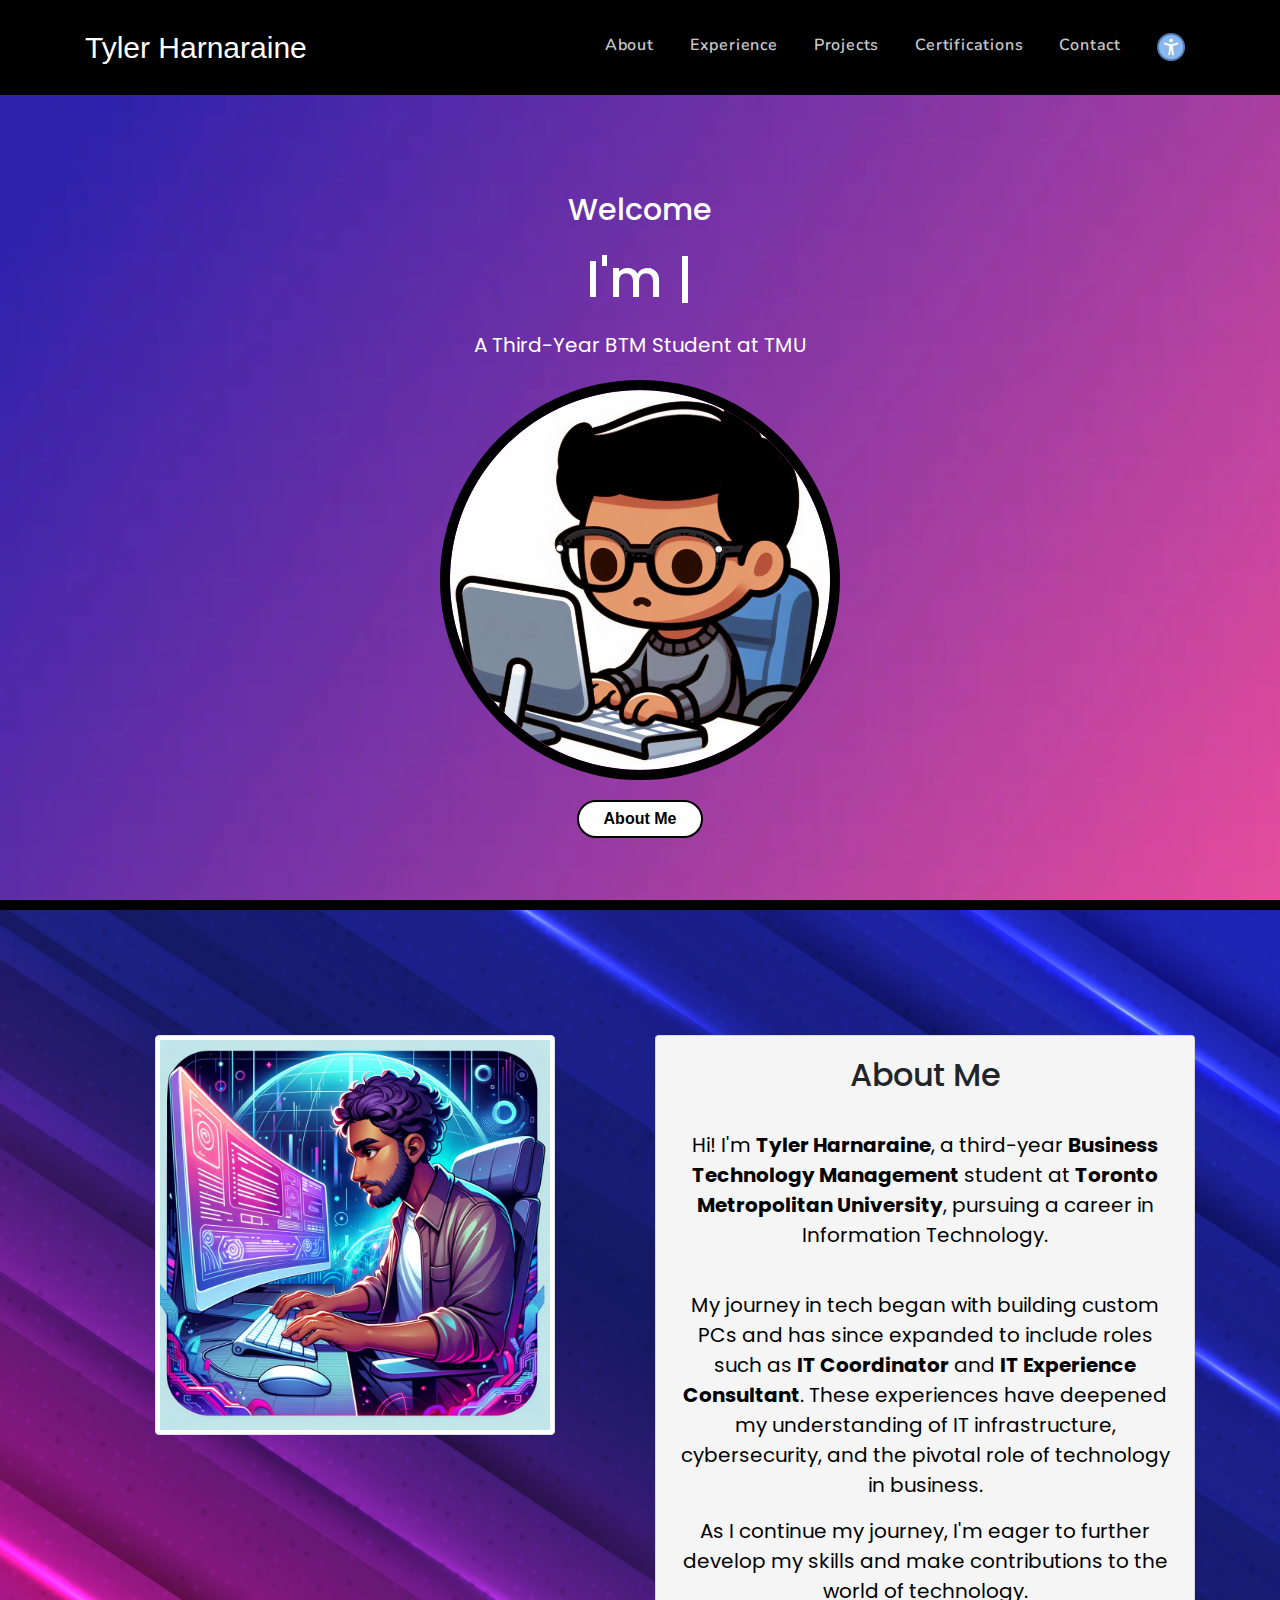
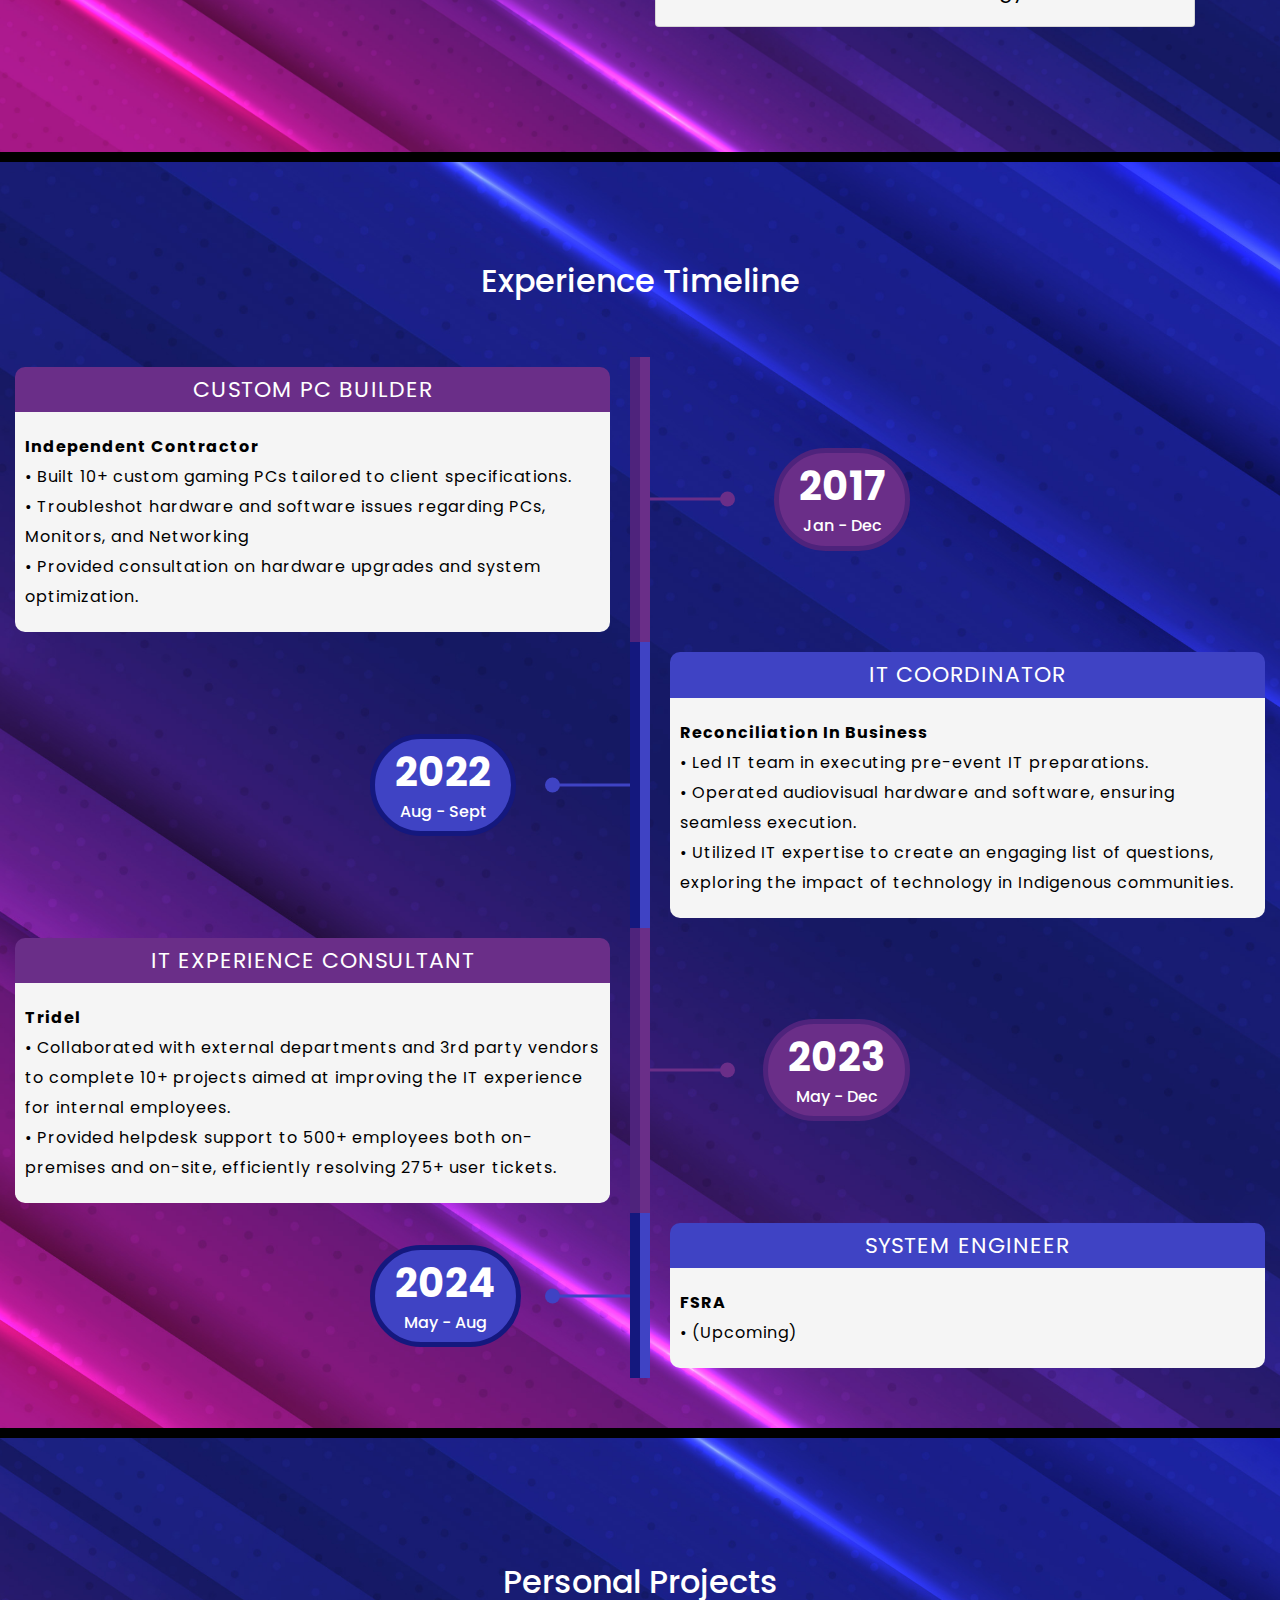
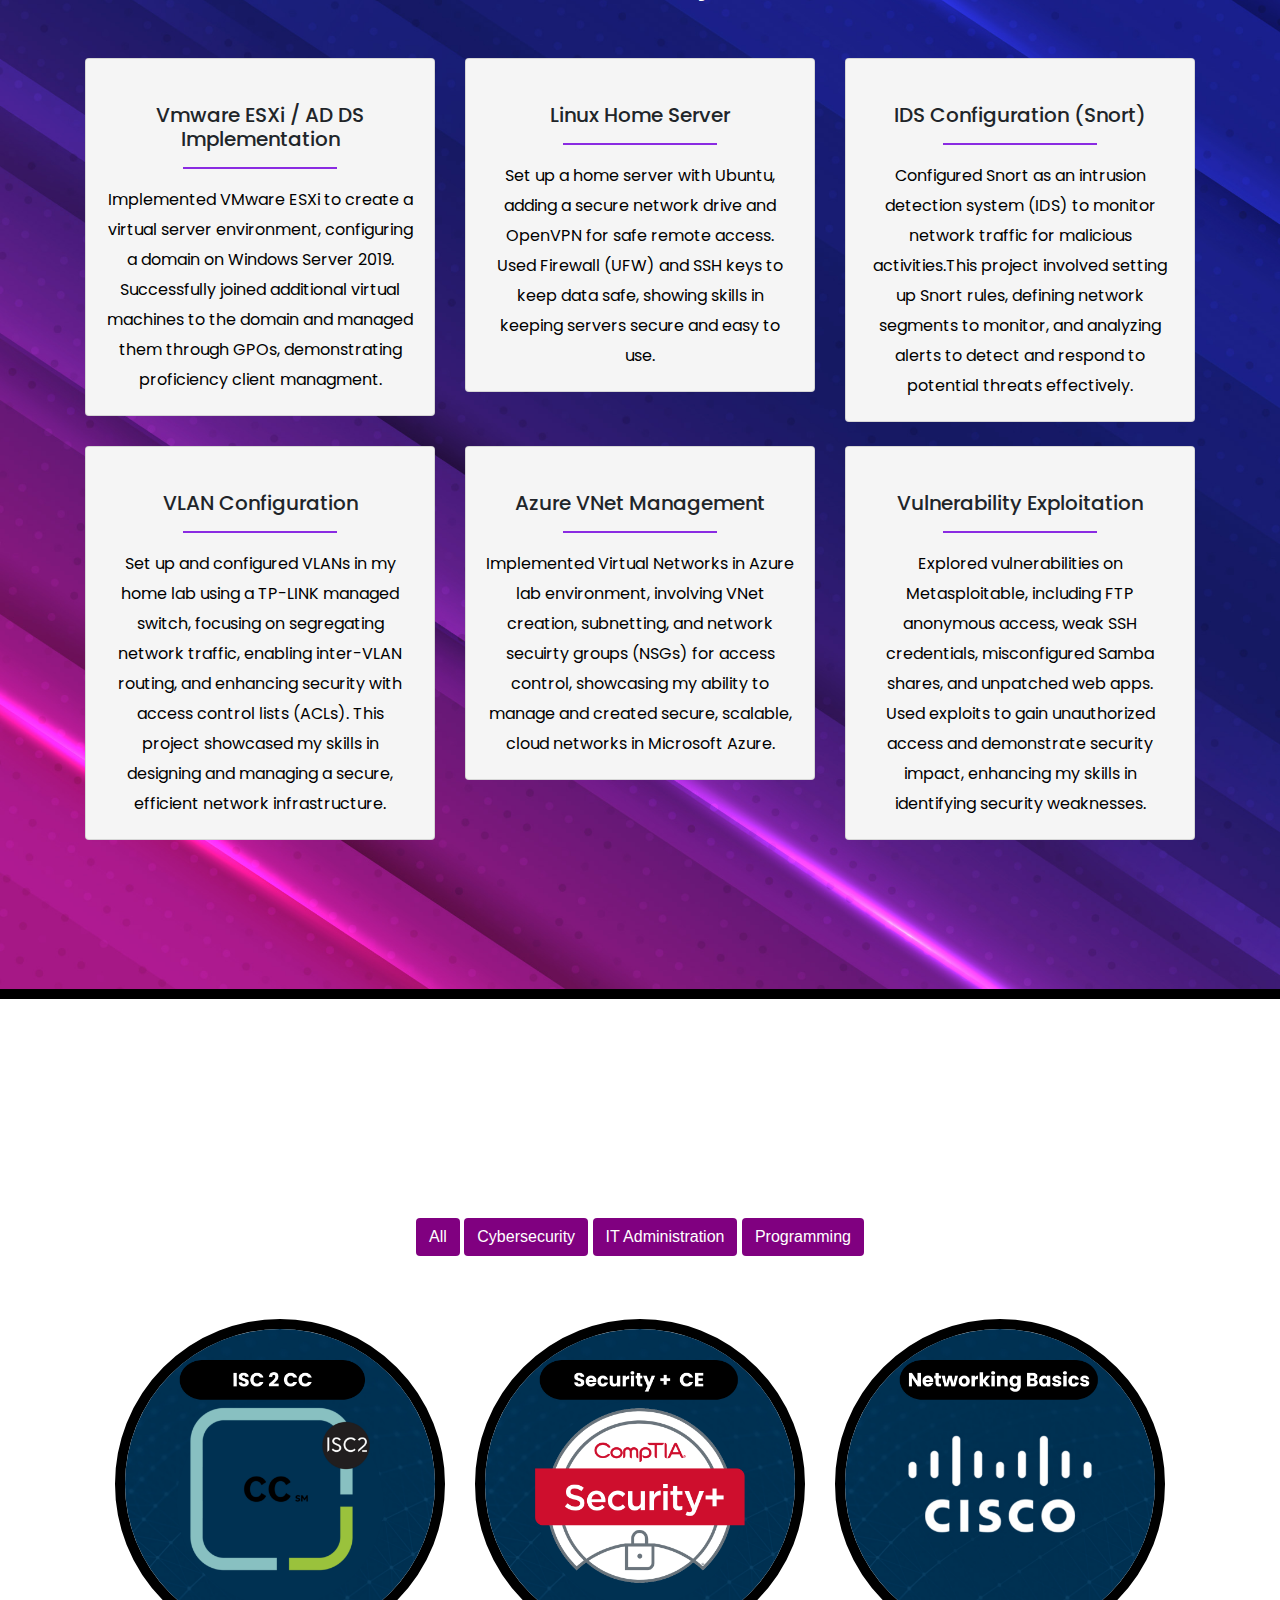
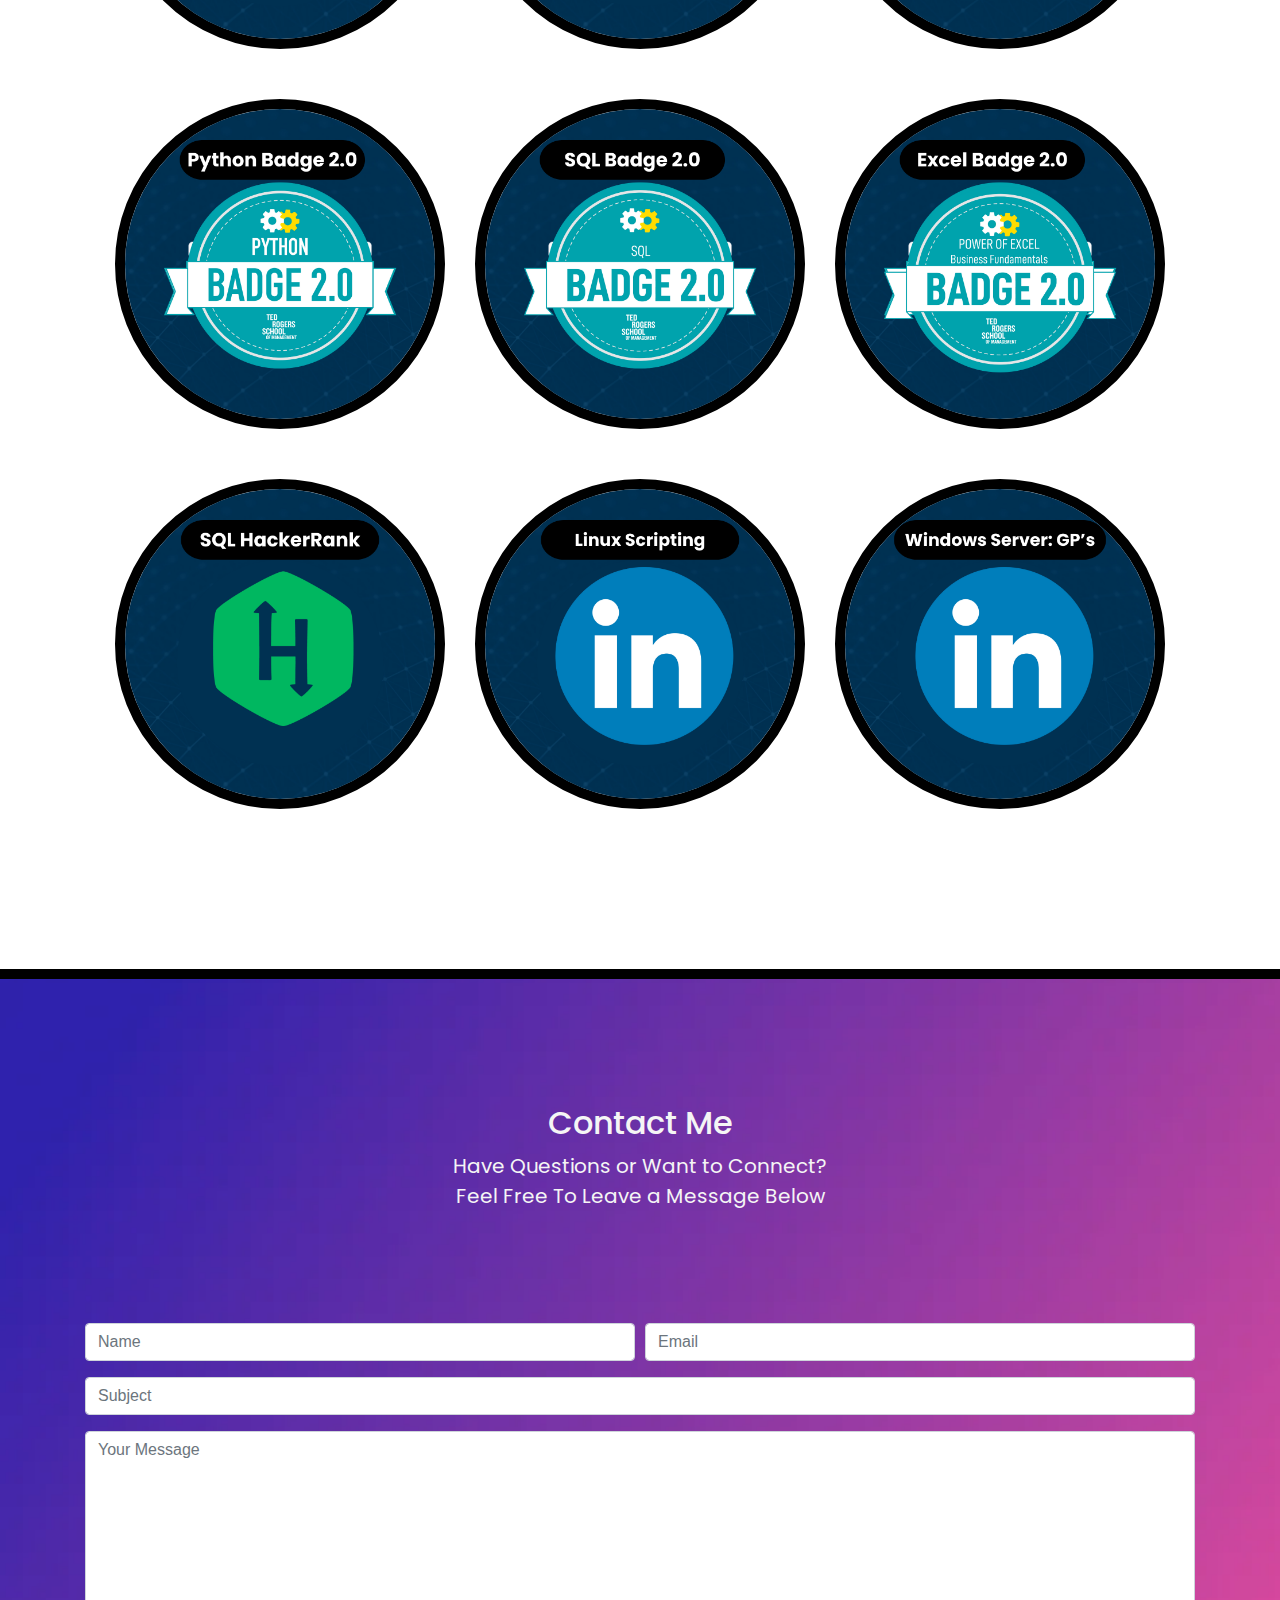
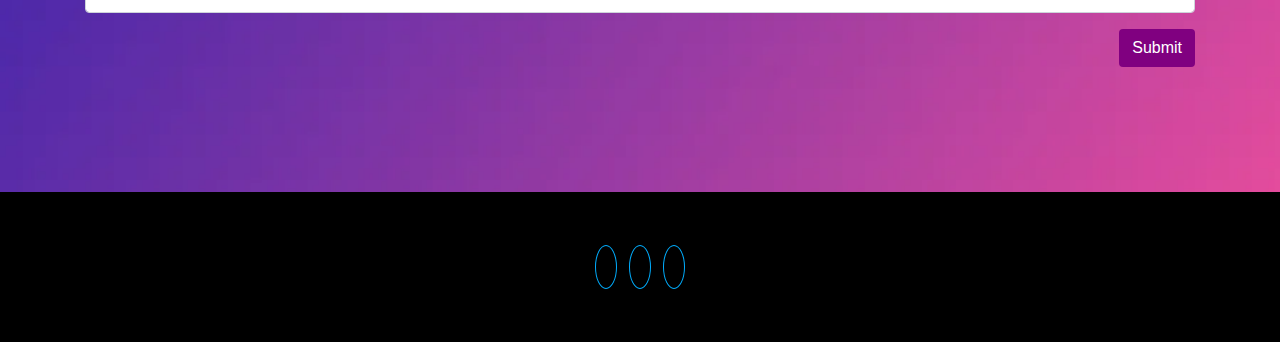
==== index.html @ 7c692476 "kj" ====
<!DOCTYPE html>
<html lang="en">
<head>
  <meta charset="UTF-8">
  <meta name="viewport" content="width=device-width, initial-scale=1.0">
  <meta http-equiv="X-UA-Compatible" content="ie=edge">
  <link rel="stylesheet" href="css/style.css">
  <link rel="stylesheet" href="lib/bootstrap/css/bootstrap.min.css">
  <link rel="stylesheet" href="lib/owl.carousel.min.css">
  <link rel="stylesheet" href="lib/owl.theme.default.min.css">
  <link rel="icon" href="images/favicon.svg">
  <link rel="stylesheet" href="https://use.fontawesome.com/releases/v5.8.1/css/all.css" integrity="sha384-50oBUHEmvpQ+1lW4y57PTFmhCaXp0ML5d60M1M7uH2+nqUivzIebhndOJK28anvf" crossorigin="anonymous">
  <link href="https://fonts.googleapis.com/css?family=Montserrat:400,600,700|Nunito:400,700" rel="stylesheet">
  <link rel="stylesheet" href="lib/animate.css">
  <title>Tyler Harnaraine - Portfolio</title>
</head>

<body>

<!-- navigation -->
<nav class="navbar navbar-expand-md sticky fixed-top r-nav">
  <div class="container">
    <a class="navbar-brand animated fadeInLeft" href="#">Tyler Harnaraine</a>
    <button class="navbar-toggler" type="button" data-toggle="collapse" data-target="#navbarId">
      <span><i class="fas fa-bars hamburger"></i></span>
    </button>

    <div class="collapse navbar-collapse" id="navbarId">
      <ul class="navbar-nav ml-auto">
        <li class="nav-item animated fadeInRight">
          <a class="nav-link" href="#about">About <span class="sr-only">(current)</span></a>
        </li>
        <li class="nav-item animated fadeInRight">
          <a class="nav-link" href="#timeline">Experience</a>
        </li>
        <li class="nav-item animated fadeInRight">
          <a class="nav-link" href="#services">Projects</a>
        </li>
        <li class="nav-item animated fadeInRight">
          <a class="nav-link" href="#work">Certifications</a>
        </li>
        <li class="nav-item animated fadeInRight">
          <a class="nav-link" href="#contact">Contact</a>
        </li>
        <li class="nav-item animated fadeInRight">
          <a class="nav-link" id="toggle-tts">
            <img src="images/icons8-web-accessibility-30.png" alt="Toggle Text-to-Speech" style="width: 30px; height: 30px;">
          </a>
        </li>
      </ul>
    </div>
  </div>
</nav>



<!-- new header -->
<header id="home" style="background-image: url('images/Gradient\ 2.webp'); background-size: cover; background-position: center;">
  <div class="container-fluid header-content">
      <div class="row">
          <div class="col">
              <div class="content-box text-center animated fadeInUp">
                  <h4>Welcome</h4>
                  <h1>I'm <span class="element" style="color:#00aeff;;font-weight:bold;"></span></h1>
                  <p>A Third-Year BTM Student at TMU</p>
                  <img src="images/Profile Picture.png" alt="Cartoon avatar of a student with glasses using a laptop" class="img-fluid">
                  <a href="#about" class="btn" style="background-color: white; color: black; border: 2px solid black;"> <strong>About Me</strong></a>
                </div>
          </div>
      </div>
  </div>
</header>

<div class="section-separator"></div>


<!-- About me -->
<section class="about r-p custom-bg-color" id="about" style="background-image: url('images/Reversed\ Timeline\ Image.png'); background-size: cover; background-position: center;">
  <div class="container">
    <div class="row">
      <div class="col-lg-6 col-md-12 way-fade-up">
        <img src="images/cybercore.webp" class="img-fluid img-thumbnail" alt="Profile Picture">
      </div>
      <div class="col-lg-6 col-md-12 way-fade-up mt-5 mt-lg-0">
        <div class="card custom-card-color text-black ">
          <div class="card-body">
            <h2 class="card-title text-center">About Me</h2>
            <br>
            <p class="card-text text-center">Hi! I'm <strong>Tyler Harnaraine</strong>, a third-year <strong>Business Technology Management</strong> student at <strong>Toronto Metropolitan University</strong>, pursuing a career in Information Technology.</p>
            <br>
            <p class="card-text text-center">My journey in tech began with building custom PCs and has since expanded to include roles such as <strong>IT Coordinator</strong> and <strong>IT Experience Consultant</strong>. These experiences have deepened my understanding of IT infrastructure, cybersecurity, and the pivotal role of technology in business.
              <br>
            <p class="card-text text-center"> As I continue my journey, I'm eager to further develop my skills and make contributions to the world of technology.
          </div>
        </div>
      </div>
    </div>
</section>

<div class="section-separator"></div>


  <section id="timeline" class="timeline-section">
    <div class="container-fluid">
      <div class="row">
        <div class="col-md-12">
          <h2 class="text-white text-center">Experience Timeline</h2>
          <br><br>
          <div class="main-timeline">
            <div class="timeline">
              <div class="timeline-content">
                <div class="timeline-year">2017 <br> <h6>Jan - Dec</h6></div>
                <h3 class="title">Custom PC Builder</h3>
                <p class="description">
                  <strong>Independent Contractor</strong>
                  <br>
                  • Built 10+ custom gaming PCs tailored to client specifications.<br>
                  • Troubleshot hardware and software issues regarding PCs, Monitors, and Networking <br>
                  • Provided consultation on hardware upgrades and system optimization. 
                </p>
              </div>
            </div>
            <div class="timeline">
              <div class="timeline-content">
                <div class="timeline-year">2022 <br> <h6>Aug - Sept</h6></div>
                <h3 class="title">IT Coordinator</h3>
                <p class="description">
                  <strong>Reconciliation In Business</strong>
                  <br>
                  • Led IT team in executing pre-event IT preparations.<br>
                  • Operated audiovisual hardware and software, ensuring seamless execution.<br>
                  • Utilized IT expertise to create an engaging list of questions, exploring the impact of technology in Indigenous communities.
                </p>
              </div>
            </div>
            <div class="timeline">
              <div class="timeline-content">
                <div class="timeline-year">2023 <br> <h6>May - Dec</h6></div>
                <h3 class="title">IT Experience Consultant</h3>
                <p class="description">
                  <strong>Tridel</strong>
                  <br>
                  • Collaborated with external departments and 3rd party vendors to complete 10+ projects aimed at
                  improving the IT experience for internal employees.<br>
                  • Provided helpdesk support to 500+ employees both on-premises and on-site, efficiently resolving 275+
                  user tickets.<br>
                </p>
              </div>
            </div>
            <div class="timeline">
              <div class="timeline-content">
                <div class="timeline-year">2024  <br> <h6>May - Aug</h6> </div>
                <h3 class="title">System Engineer</h3>
                <p class="description">
                  <strong>FSRA</strong>
                  <br>
                  • (Upcoming)
                </p>
              </div>
            </div>
          </div>
        </div>
      </div>
    </div>
  </section>
  

<div class="section-separator"></div>
  

 <!-- Projects -->
 <section class="services bg-sec r-p" id="services">
  <div class="container text-center">
    <div class="row">
      <div class="col mb-5 way-fade-right">
        <div class="col">
          <h2 class="text-white">Personal Projects</h2>
        </div>
      </div>
    </div>
    <!-- cards -->
    <div class="row text-center way-fade-up">
      <div class="col-lg-4 mb-4">
        <div class="card project-card">
          <div class="card-header">
            <i class="fab fa-windows"></i>
          </div>
          <div class="card-body">
            <h5 class="card-title">Vmware ESXi / AD DS Implementation</h5>
            <div class="service-border"></div>
            <p class="card-text">Implemented VMware ESXi to create a virtual server environment, configuring a domain on Windows Server 2019. Successfully joined additional virtual machines to the domain and managed them through GPOs, demonstrating proficiency client managment.</p>
          </div>
        </div>
      </div>
      <div class="col-lg-4 mb-4">
        <div class="card project-card">
          <div class="card-header">
            <i class="fab fa-linux"></i>
          </div>
          <div class="card-body">
            <h5 class="card-title">Linux Home Server</h5>
            <div class="service-border"></div>
            <p class="card-text">Set up a home server with Ubuntu, adding a secure network drive and OpenVPN for safe remote access. Used Firewall (UFW) and SSH keys to keep data safe, showing skills in keeping servers secure and easy to use.</p>
          </div>
        </div>
      </div>
      <div class="col-lg-4 mb-4">
        <div class="card project-card">
          <div class="card-header">
            <i class="fas fa-desktop"></i>
          </div>
          <div class="card-body">
            <h5 class="card-title">IDS Configuration (Snort)</h5>
            <div class="service-border"></div>
            <p class="card-text">Configured Snort as an intrusion detection system (IDS) to monitor network traffic for malicious activities.This project involved setting up Snort rules, defining network segments to monitor, and analyzing alerts to detect and respond to potential threats effectively.</p>
          </div>
        </div>
      </div>
      <div class="col-lg-4 mb-4">
        <div class="card project-card">
          <div class="card-header">
            <i class="fas fa-network-wired"></i>
          </div>
          <div class="card-body">
            <h5 class="card-title">VLAN Configuration</h5>
            <div class="service-border"></div>
            <p class="card-text"> Set up and configured VLANs in my home lab using a TP-LINK managed switch, focusing on segregating network traffic, enabling inter-VLAN routing, and enhancing security with access control lists (ACLs). This project showcased my skills in designing and managing a secure, efficient network infrastructure.</p>
          </div>
        </div>
      </div>
      <div class="col-lg-4 mb-4">
        <div class="card project-card">
          <div class="card-header">
            <i class="fas fa-cloud"></i>
          </div>
          <div class="card-body">
            <h5 class="card-title">Azure VNet Management</h5>
            <div class="service-border"></div>
            <p class="card-text">Implemented Virtual Networks in Azure lab environment, involving VNet creation, subnetting, and network secuirty groups (NSGs) for access control, showcasing my ability to manage and created secure, scalable, cloud networks in Microsoft Azure. 
              </p>
          </div>
        </div>
      </div>
      <div class="col-lg-4 mb-4">
        <div class="card project-card">
          <div class="card-header">
            <i class="fas fa-lock"></i>
          </div>
          <div class="card-body">
            <h5 class="card-title">Vulnerability Exploitation
            </h5>
            <div class="service-border"></div>
            <p class="card-text">Explored vulnerabilities on Metasploitable, including FTP anonymous access, weak SSH credentials, misconfigured Samba shares, and unpatched web apps. Used exploits to gain unauthorized access and demonstrate security impact, enhancing my skills in identifying security weaknesses.</p>
          </div>
        </div>
      </div>
      </div>
    </div>
  </div>
</section>


<div class="section-separator"></div>  


<!--  Certifications -->
<section class="work r-p" id="work">
  <div class="container text-center">
    <div class="row">
      <div class="col mb-5 way-fade-left">
        <h2 class="text-white">My Certifications</h2>
      </div>
    </div>
    <div class="row">
      <div class="col-xs-12 mx-auto mb-5 way-fade-left">
        <button class="btn r-btn" data-filter="all">All</button>
        <button class="btn r-btn" data-filter="1">Cybersecurity</button>
        <button class="btn r-btn" data-filter="2">IT Administration</button>
        <button class="btn r-btn" data-filter="3">Programming</button>
      </div>
    </div>
    <div class="container">
      <div class="row filter-container mx-auto img-loaded">

        <div class="col-xs-6 col-sm-4 col-md-4 filtr-item card-wrapper" data-category="1">
          <div class="card-flip">
            <div class="card-front">
              <img src="images/ISC2 Badge.png" class="img-fluid" alt="Circular Cisco Logo with Networking Basics labeled at the top of it">
            </div>
            <div class="card-back">
              <img src="images/ISC2 Contents.png" class="img-fluid" alt="IPv4 & IPv6 Addressing DHCP, DNS, ARP, TCP, UDP OSI & TCP/IP Models Network Types (SOHO, LAN, WAN, MAN) Network Media Routing">
            </div>
          </div>
        </div>

        <div class="col-xs-6 col-sm-4 col-md-4 filtr-item card-wrapper" data-category="1">
          <div class="card-flip">
            <div class="card-front">
              <img src="images/Security Badge.png" class="img-fluid" alt="Circular Python programming language logo">
            </div>
            <div class="card-back">
              <img src="images/Security Contents.png" class="img-fluid" alt="Syntax, Data Types, Control Structures, & Data Collections Data Visualization: Pandas, Matplotlib, and Seaborn Data Analytics: Pivot tables, Data Aggregation, and merging data sources.">
            </div>
          </div>
        </div>

        <div class="col-xs-6 col-sm-4 col-md-4 filtr-item card-wrapper" data-category="2">
          <div class="card-flip">
            <div class="card-front">
              <img src="images/Cisco Badge(1).png" class="img-fluid" alt="">
            </div>
            <div class="card-back">
              <img src="images/Cisco Contents.png" class="img-fluid" alt="">
            </div>
          </div>
        </div>

        <div class="col-xs-6 col-sm-4 col-md-4 filtr-item card-wrapper" data-category="3">
          <div class="card-flip">
            <div class="card-front">
              <img src="images/Python badge.png" class="img-fluid" alt="">
            </div>
            <div class="card-back">
              <img src="images/Python Contetn.png" class="img-fluid" alt="">
            </div>
          </div>
        </div>

        <div class="col-xs-6 col-sm-4 col-md-4 filtr-item card-wrapper" data-category="3">
          <div class="card-flip">
            <div class="card-front">
              <img src="images/SQL badge.png" class="img-fluid" alt="">
            </div>
            <div class="card-back">
              <img src="images/SQL content.png" class="img-fluid" alt="">
            </div>
          </div>
        </div>

        <div class="col-xs-6 col-sm-4 col-md-4 filtr-item card-wrapper" data-category="">
          <div class="card-flip">
            <div class="card-front">
              <img src="images/Excel Badge.png" class="img-fluid" alt="">
            </div>
            <div class="card-back">
              <img src="images/Excel Content.png" class="img-fluid" alt="">
            </div>
          </div>
        </div>

        <div class="col-xs-6 col-sm-4 col-md-4 filtr-item card-wrapper" data-category="3">
          <div class="card-flip">
            <div class="card-front">
              <img src="images/HR Badge.png" class="img-fluid" alt="New Badge 1">
            </div>
            <div class="card-back">
              <img src="images/HR content.png" class="img-fluid" alt="New Content 1">
            </div>
          </div>
        </div>

        <div class="col-xs-6 col-sm-4 col-md-4 filtr-item card-wrapper" data-category="2">
          <div class="card-flip">
            <div class="card-front">
              <img src="images/Linux Badge.png" class="img-fluid" alt="New Badge 2">
            </div>
            <div class="card-back">
              <img src="images/Linux Contents.png" class="img-fluid" alt="New Content 2">
            </div>
          </div>
        </div>

        <div class="col-xs-6 col-sm-4 col-md-4 filtr-item card-wrapper" data-category="2">
          <div class="card-flip">
            <div class="card-front">
              <img src="images/Windows Server GPOs.png" class="img-fluid" alt="New Badge 3">
            </div>
            <div class="card-back">
              <img src="images/Server Content.png" class="img-fluid" alt="New Content 3">
            </div>
          </div>
        </div>

      </div>
    </div>
  </div>
</section>

<div class="section-separator"></div>

<!-- formspree working form -->

<section class="contact r-p bg-sec2" id="contact" style="background-image: url('images/Gradient\ 2.webp'); background-size: cover; background-position: center;">
  <div class="container text-center">
    <div class="row">
      <div class="col way-fade-left">
        <h2 style="color: whitesmoke;">Contact Me</h2>
        <p style="color: whitesmoke;">Have Questions or Want to Connect? <br>
          Feel Free To Leave a Message Below</p>
      </div>
    </div>
    <div class="row mt-5 way-fade-left">
      <div class="col-md-4">
        <a href="tel:4">
          <div class="r-icon"> <i class="fas fa-mobile-alt"></i></div>
        </a>
        <div class="text-center">
        </div>
      </div>

      <div class="col-md-4">
        <a href="mailto:tyler.harnaraine@torontomu.ca">
          <div class="r-icon"> <i class="far fa-envelope"></i></div>
        </a>
        <div class="text-center">
        </div>
      </div>
      <div class="col-md-4">
        <a href="https://www.linkedin.com/in/tylerharnaraine/">
          <div class="r-icon"> <i class="fab fa-linkedin"></i></div>
        </a>
        <div class="text-center">
        </div>
      </div>
    </div>
    <div class="row mt-5">
      <div class="col">
        <form action="https://formspree.io/f/xpzvygrw" method="POST">
          <div class="form-row way-fade-left">
            <div class="form-group col-md-6">
              <input type="text" class="form-control" placeholder="Name" name="name">
            </div>
            <div class="form-group col-md-6">
              <input type="email" class="form-control" placeholder="Email" name="email">
            </div>
          </div>
          <div class="form-group way-fade-left">
            <input type="text" class="form-control" placeholder="Subject" name="subject">
          </div>
          <div class="form-group way-fade-left">
            <textarea class="form-control" rows="7" placeholder="Your Message" name="message" style="resize:none;"></textarea>
          </div>
          <button type="submit" class="btn r-btn float-right way-fade-left">Submit</button>
        </form>
      </div>
    </div>
  </div>
</section>




  <!-- footer -->
  <footer>
    <div class="container h-100 d-flex align-items-center justify-content-center">
      <div class="row">
        <div class="col">
          <div class="r-icon text-center mt-3">
            <ul>
              <li class="list-inline-item animated slideInUp"><a href="https://www.linkedin.com/in/tylerharnaraine"><i class="fab fa-linkedin"></i></a></li>
              <li class="list-inline-item animated slideInUp"><a href="#"><i class="fas fa-mobile-alt"></i></a></li>
              <li class="list-inline-item animated slideInUp"><a href="mailto:tyler.harnaraine@torontomu.ca"><i class="far fa-envelope"></i></a></li>
            </ul>
          </div>
        </div>
      </div>
    </div>
  </footer>
  
  <script src="lib/jquery-3.3.1.min.js"></script>
  <script src="lib/popper.min.js"></script>
  <script src="lib/bootstrap/js/bootstrap.min.js"></script>
  <script src="lib/jquery.smooth-scroll.js"></script>
  <script src="lib/imagesloaded.pkgd.min.js"></script>
  <script src="lib/owl.carousel.min.js"></script>
  <script src="lib/typed.js"></script>
  <script src="lib/jquery.waypoints.min.js"></script>
  <script src="lib/jquery.filterizr.min.js"></script>
  <script src="js/app.js"></script>
</body>
</html>
---- css/style.css ----
@import url("https://fonts.googleapis.com/css2?family=Poppins:wght@300;400;500;600&display=swap");

* {
  padding: 0;
  margin: 0;
}
h1,
h2,
h3,
h4,
h5,
h6 {
  font-family: "Poppins", sans-serif;
  
}


p {
  font-family: 'Poppins';
  font-size: 20px;
  line-height: 30px;
  color: black;
}

.r-btn {
  padding: 5px 20px;
  background-color: purple !important;
  color: white !important;
}

.r-p {
  padding-top: 125px;
  padding-bottom: 125px;
}

.content-mg {
  margin: 10px 0;
}
.content-box * + * {
  margin: 20px 0;
}
.bg-sec {
  background: #f8f9fa;
}
.title-box {
  max-width: 600px;
  text-align: center;
}

/* navbar */

nav .navbar-brand {
  font-size: 30px;
  color: #fff;
  transition: 0.5s all;
}
nav .navbar-nav li {
  margin-left: 20px;
}
nav .navbar-nav li a {
  color: rgba(255, 255, 255, 0.8) !important;
  font-size: 16px;
  letter-spacing: 0.05em;
  font-weight: 600;
  font-family: "Nunito", sans-serif;
}
nav.r-nav {
  background: black;
  padding: 20px 0px;
  transition: 0.5s all;
}

nav.r-nav.stickyadd {
  background: #fff !important;
  padding: 15px 0;
  box-shadow: 0 1px 8px 3px rgba(0, 0, 0, 0.05);
  transition: 0.5s all ease-in-out;
}
nav.stickyadd .navbar-brand {
  color: #000;
  font-size: 40px;
  transition: 0.5s all;
}
nav.stickyadd .navbar-nav .nav-link {
  color: #000 !important;
}
.navbar .hamburger {
  color: #fff;
}
nav.stickyadd .hamburger {
  color: #000;
}

nav *,
header * {
  animation-delay: 0.5s;
}

.section-separator {
  height: 10px;
  background-color: black;
  width: 100%;
}

/* header */

header {
  height: 100vh;
  width: 100%;
  padding-top: 75px;
}
.header-content {
  height: 100vh;
  display: flex;
  flex-direction: column;
  align-items: center;
  justify-content: center;
}
.content-box {
  max-width: 700px;
  color: #fff;
}
.content-box h4 {
  font-size: 30px;
}
.content-box h1 {
  font-size: 52px;
}
.content-box a {
  color: #fff;
  text-decoration: none;
  border: 2px solid #fff;
  border-radius: 20px;
  padding: 5px 25px;
}
.content-box p {
  color: #fff;
}
.content-box a:hover {
  color: #000;
  background: #fff;
  transition: 0.5s all;
}




/* Projects */

.card,
.card-header {
  background:whitesmoke!important;
}

.card-header {
  border: none !important;
}

.services .card-header i {
  font-size: 50px;
}
.service-border {
  height: 2px;
  width: 40px;
  margin: 15px auto;
  transition: 0.5s all;
}
.services h5:hover + .service-border {
  width: 100px;
}

.services p {
  font-size: 16px;
}

.services .btn:hover {
  color: #000 !important;
  background: #eee !important;
}


/* Work */
.work .card-wrapper {
  padding-top: 15px;
  padding-bottom: 15px;
}
/* Contact */
.contact .r-icon {
  font-size: 50px;
  text-align: center;
  color: #00aeff;
}

/* footer */
footer {
  height: 150px;
  background-color: black;
}
footer .r-icon a {
  font-size: 20px;
  color: #00aeff;
  padding: 10px;
  border: 1px solid #00aeff;
  border-radius: 50%;
}
footer .r-icon a:hover {
  border: 1px solid #eee;
  color: #eee;
  transition: 0.5s all;
}
/* Media-------------------------------------------------------------------------------- */
@media (min-width: 200px) and (max-width: 767px) {
  .r-nav {
    background: #fff !important;
  }
  .r-nav .container {
    width: 85%;
  }
  nav .navbar-brand {
    font-size: 30px;
    color: #000;
  }
  .navbar .hamburger {
    color: #000;
  }
  nav .navbar-nav .nav-link {
    color: #000 !important;
  }

  .content-box h1 {
    font-size: 30px;
  }
  .content-box p {
    font-size: 16px;
  }
  header {
    height: 100vh;
    width: 100%;
    background-size: cover;
    background-position: -700px 0;
  }
}

/* 
Cards flipping boxes and animaiton */
.img-fluid {
  max-width: 100%; 
  max-height: 400px; 
  height: auto; 
  display: block; 
  margin: 0 auto; 
  border:  10px solid black; 
  border-radius: 30%;
}

.card-wrapper {
  perspective: 1000px;
  margin-bottom: 30px; /* Add some space between cards */
}

.card-flip {
  position: relative;
  width: 100%;
  height: 350px; /* Set a fixed height to prevent overlapping */
  transition: transform 0.8s;
  transform-style: preserve-3d;
}

.card-flip:hover {
  transform: rotateY(180deg);
}

.card-front, .card-back {
  position: absolute;
  width: 100%;
  height: 100%;
  backface-visibility: hidden;
  border-radius: 30%;
}

.card-back {
  transform: rotateY(180deg);
}

.card-flip.flipped {
  transform: rotateY(180deg);
}

.img-fluid {
  max-width: 100%;
  height: auto; /* Remove max-height to prevent stretching */
  display: block;
  margin: 0 auto;
  border: 10px solid black;
  border-radius: 50%;
}

  .project-card {
    transition: transform 1s ease-in-out, box-shadow 0.5s ease-in-out;
  }
  
  .project-card:hover {
    transform: translateY(-10px);
    box-shadow: 0 4px 8px rgba(0, 0, 0, 0.2);
    transition-delay: 0.15s;
  }
  
  .card-header {
    font-size: 2rem;
    
  }
  
  .service-border {
    margin: 1rem 0;
    height: 2px;
    background-color: blueviolet; /* Change to match your theme */
    width: 50%;
    margin-left: auto;
    margin-right: auto;
  }
  
/* skills image  */

#work {
  background-image:  url("../images/6107094.jpg");
  min-height: 100vh; /* Minimum height to cover the full viewport height */
  width: 100%;
  background-size: cover;
  background-attachment: fixed; /* Optional: This will keep the background fixed during scroll */
}


  /* Projects Section */
  .bg-sec {
    background-image: 
    url("../images/Reversed\ Timeline\ Image.png"); /* Update the path to your image */
    background-size: cover; /* Cover the entire section */
  }
 
   /* Contact Section */
   .bg-sec2 {
    background-color: white; /* Update the path to your image */
    background-size: cover; /* Cover the entire section */
  }
 
  
  .card-text {
    color: #000000; /* Change this to your desired color */
  }
  

/* About Section Cards */
  .custom-card-color {
    background-color: whitesmoke;
  }
  

/* TimeLine Code Source: */

 :root{
    --color1: #4e237c;
    --color2: #6a2e88;
} 


.timeline-section {
  background-image:  
  url("../images/Reversed\ Timeline\ Image.png");
  background-size: cover; /* This will ensure your image covers the entire section */
  background-position: center; /* This will center your image in the section */
  background-repeat: no-repeat; /* This will prevent the image from repeating */
  width: 100%;
  padding-top: 100px;
  padding-bottom: 50px;

}




.main-timeline {
  font-family: 'Poppins', sans-serif;

}

.main-timeline:after{
    content: '';
    display: block;
    clear: both;
}
.main-timeline .timeline{
    border-right: 10px solid var(--color1);
    width: 50%;
    padding: 10px 20px 10px 0;
    box-shadow: 10px 0 var(--color2);
    float: left;
}
.main-timeline .timeline-content{
    text-align: center;
    display: block;
    position: relative;
    border-radius: 10px 10px;
}
.main-timeline .timeline-content:hover{ text-decoration: none; }
.main-timeline .timeline-content:before,
.main-timeline .timeline-content:after{
    content:"";
    background: var(--color2);
    width: 80px;
    height: 3px;
    transform: translateY(-50%);
    position: absolute;
    top: 50%;
    right: -120px;
}
.main-timeline .timeline-content:after{
    width: 15px;
    height: 15px;
    border-radius: 50%;
    right: -125px;
}
.main-timeline .timeline-year{
    color: white;
    background:var(--color2);
    font-size: 40px;
    font-weight: bold;
    padding: 3px 20px 2px;
    border-radius: 100px;
    border: 5px solid var(--color1);
    transform: translateY(-50%);
    position: absolute;
    top: 50%;
    right: -300px;
}
.main-timeline .title{
    color:#fff;
    background: var(--color2);
    font-size: 22px;
    font-weight: 400;
    text-transform: uppercase;
    letter-spacing: 1px;
    padding: 10px 10px 9px;
    margin: 0;
    border-radius: 10px 10px 0 0;
    font-family: poppins;
}
.main-timeline .description{
    color: black;
    background:whitesmoke;;
    font-size: 16px;
    letter-spacing: 1px;
    padding: 20px 10px;
    border-radius: 0 0 10px 10px;
    margin: 0;
}
.main-timeline .timeline:nth-child(even){
    float: right; 
    border: none;
    border-left: 10px solid var(--color2);
    box-shadow: -10px 0 var(--color1);
    padding: 10px 0 10px 20px;
    margin: 0 0 0 10px;
}
.main-timeline .timeline:nth-child(even) .timeline-content:before{
    right: auto; 
    left: -120px;
}
.main-timeline .timeline:nth-child(even) .timeline-content:after{
    right: auto;
    left: -125px;
}
.main-timeline .timeline:nth-child(even) .timeline-year{
    right: auto;
    left: -300px;
}
.main-timeline .timeline:nth-child(2){
    --color1: #14187e;
    --color2: #3f43c4;
}
.main-timeline .timeline:nth-child(3){
  --color1: #4e237c;
  --color2: #6a2e88;
}

.main-timeline .timeline:nth-child(4){
  --color1: #14187e;
  --color2: #3f43c4;
}

/* 
Phone timeline display */

@media screen and (max-width:767px){
    .main-timeline .timeline,
    .main-timeline .timeline:nth-child(even){
        width: 100%;
        padding: 100px 0 20px 20px;
        margin: 0 0 0 10px;
        box-shadow: -10px 0 var(--color2);
        border: none;
        border-left: 10px solid var(--color1);
        float: none;
      
    }
    .main-timeline .timeline-content:before,
    .main-timeline .timeline-content:after,
    .main-timeline .timeline:nth-child(even) .timeline-content:before,
    .main-timeline .timeline:nth-child(even) .timeline-content:after{
        top: -50px;
        left: -20px;
        width: 50px;
    }
    .main-timeline .timeline-content:after,
    .main-timeline .timeline:nth-child(even) .timeline-content:after{
        width: 15px;
        right: auto;
        left: 15px;
    }
    .main-timeline .timeline-year,
    .main-timeline .timeline:nth-child(even) .timeline-year{
        transform: translateX(-50%);
        top: -110px;
        left: 50%;
        right: auto;
    }
}

#toggle-tts {
  cursor: pointer;
}

#toggle-tts i {
  color: none; /* Adjust the color of the icon */
}

#toggle-tts:hover i {
  color: #555; /* Adjust the hover color of the icon */
}

.description {
  text-align: left;
  list-style-position: inside;
}
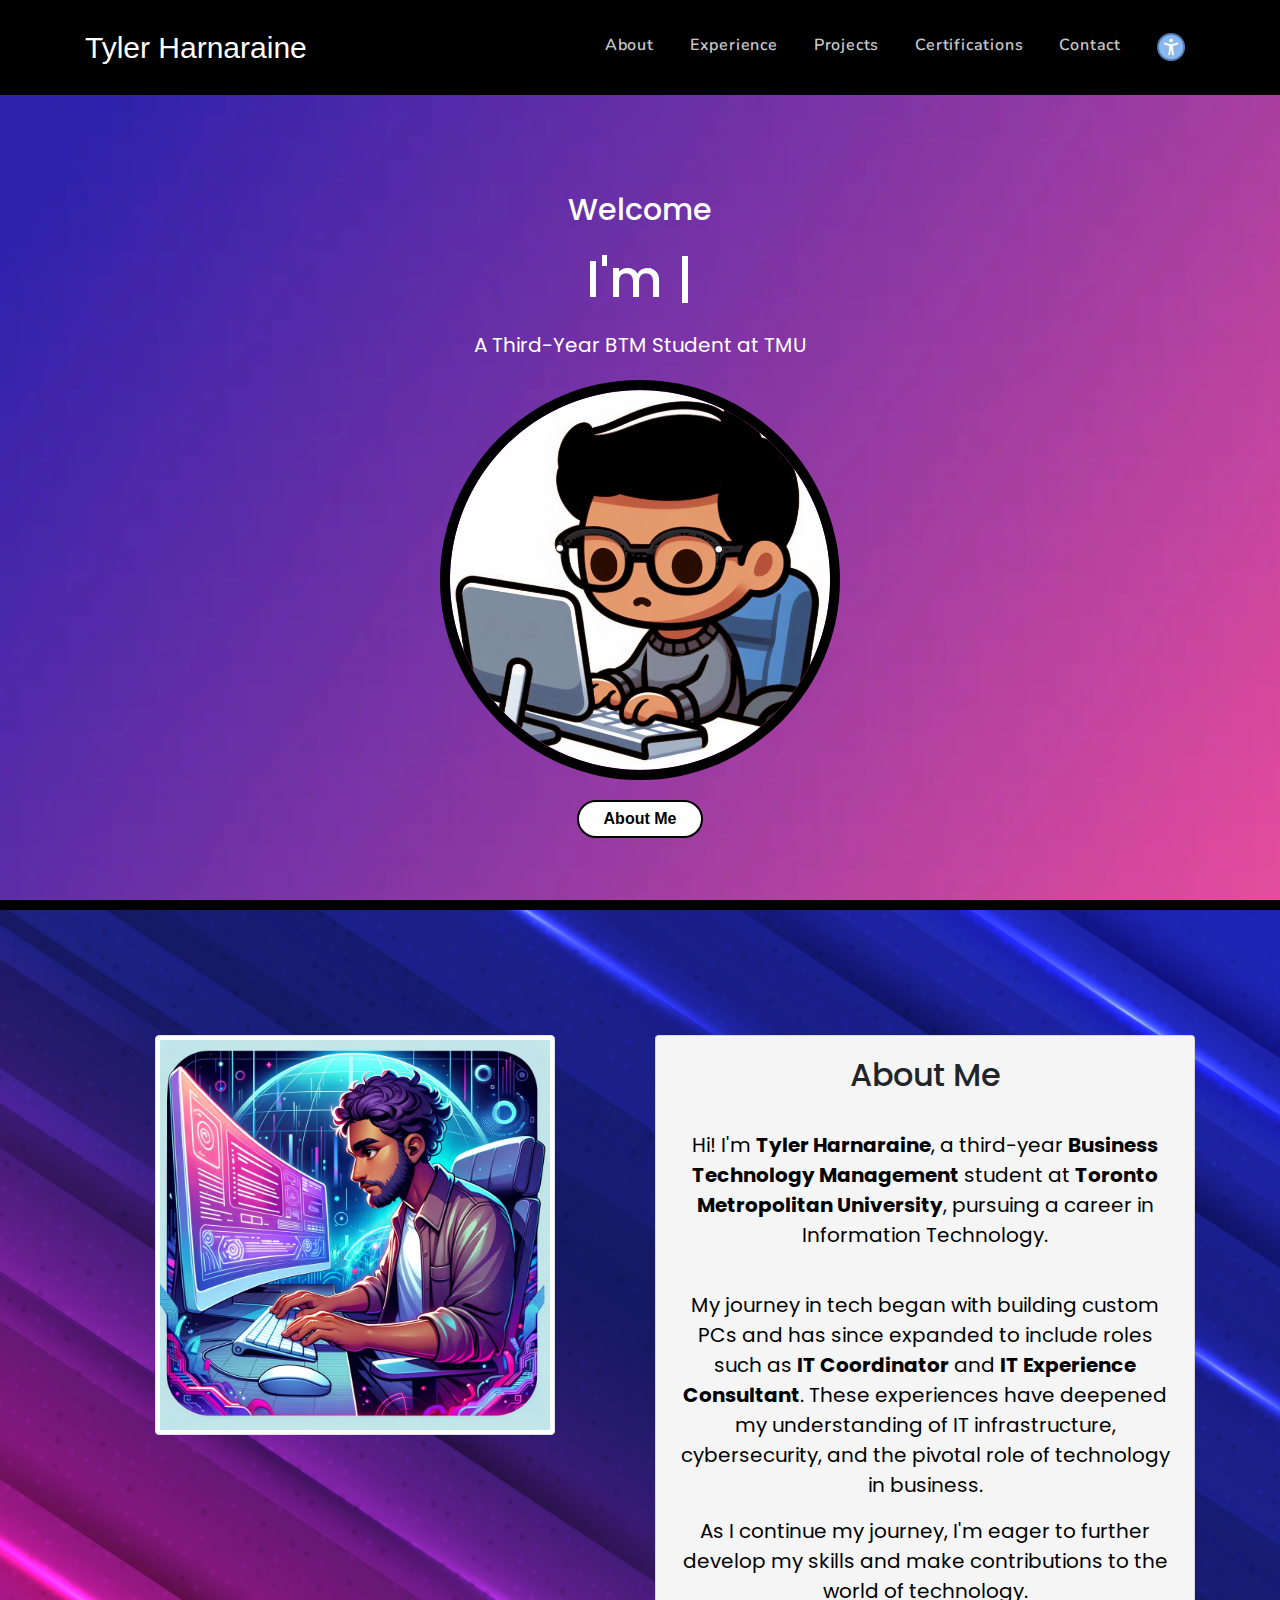
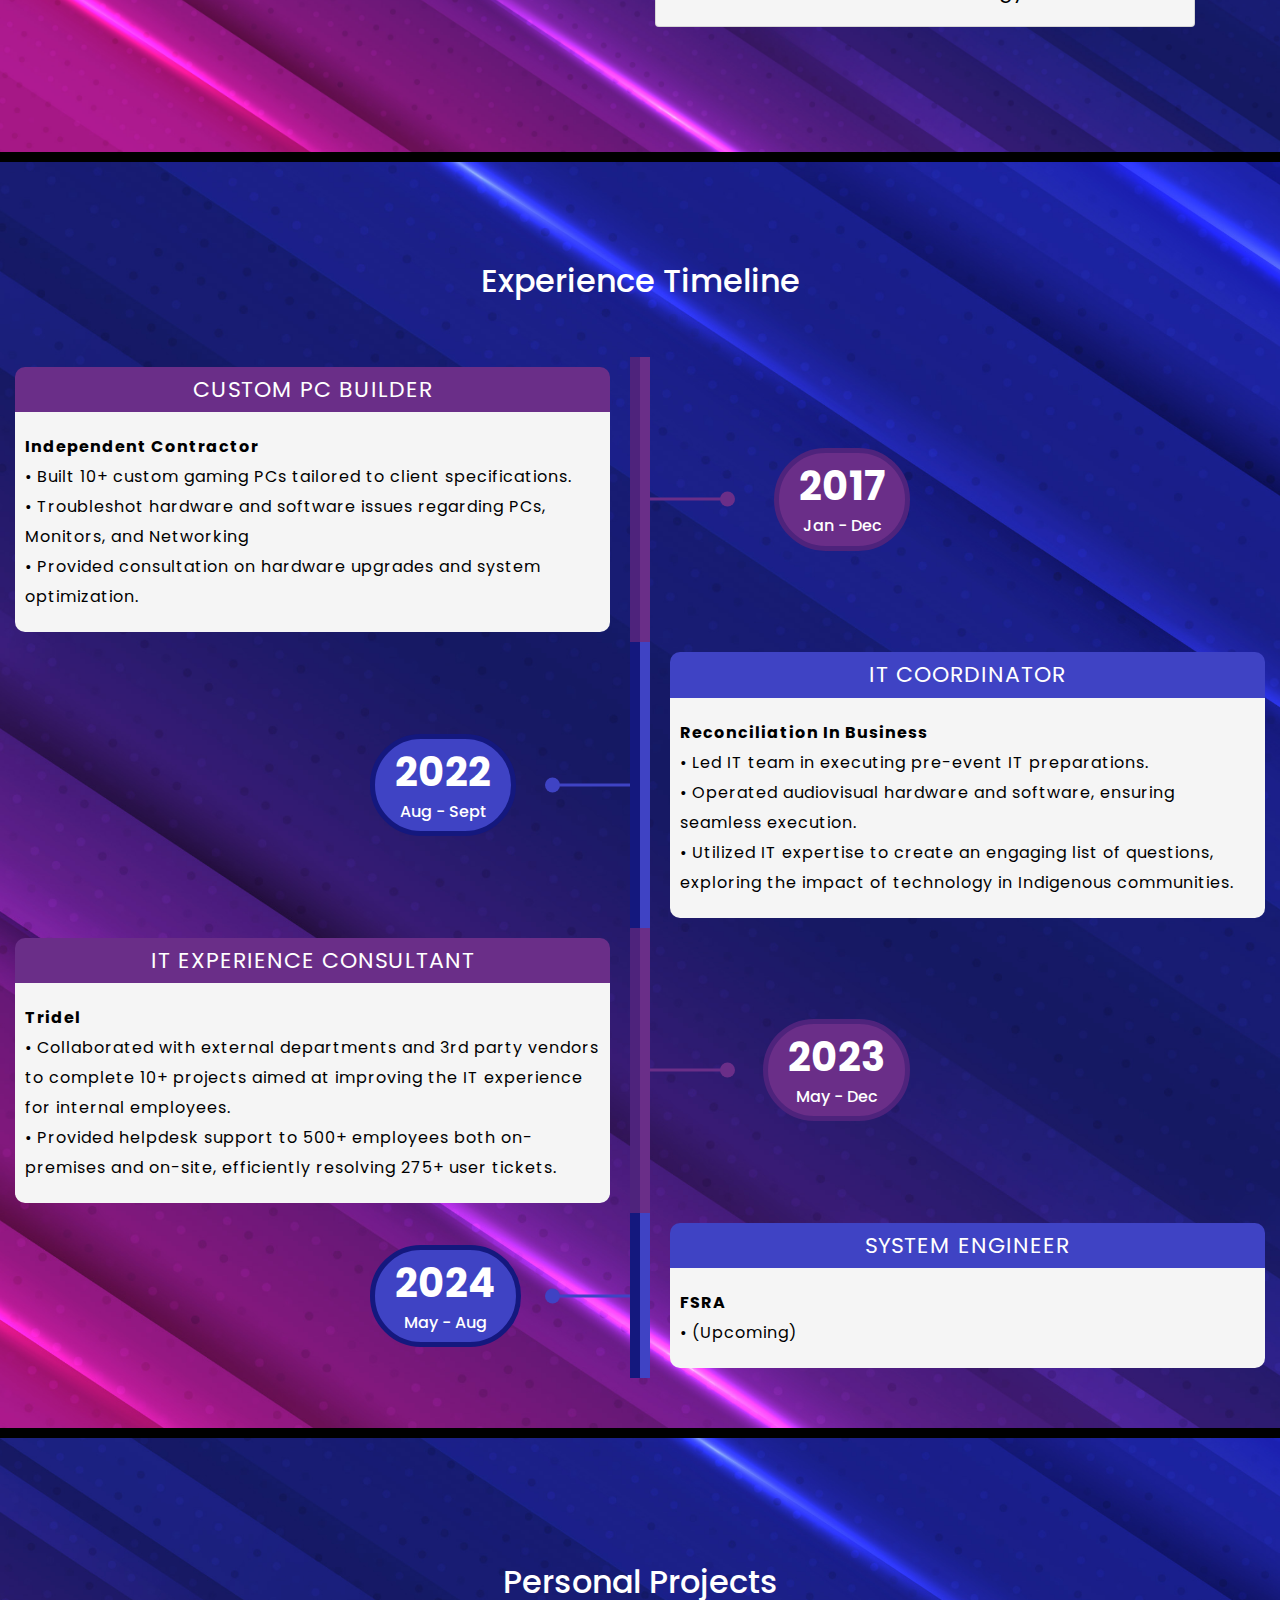
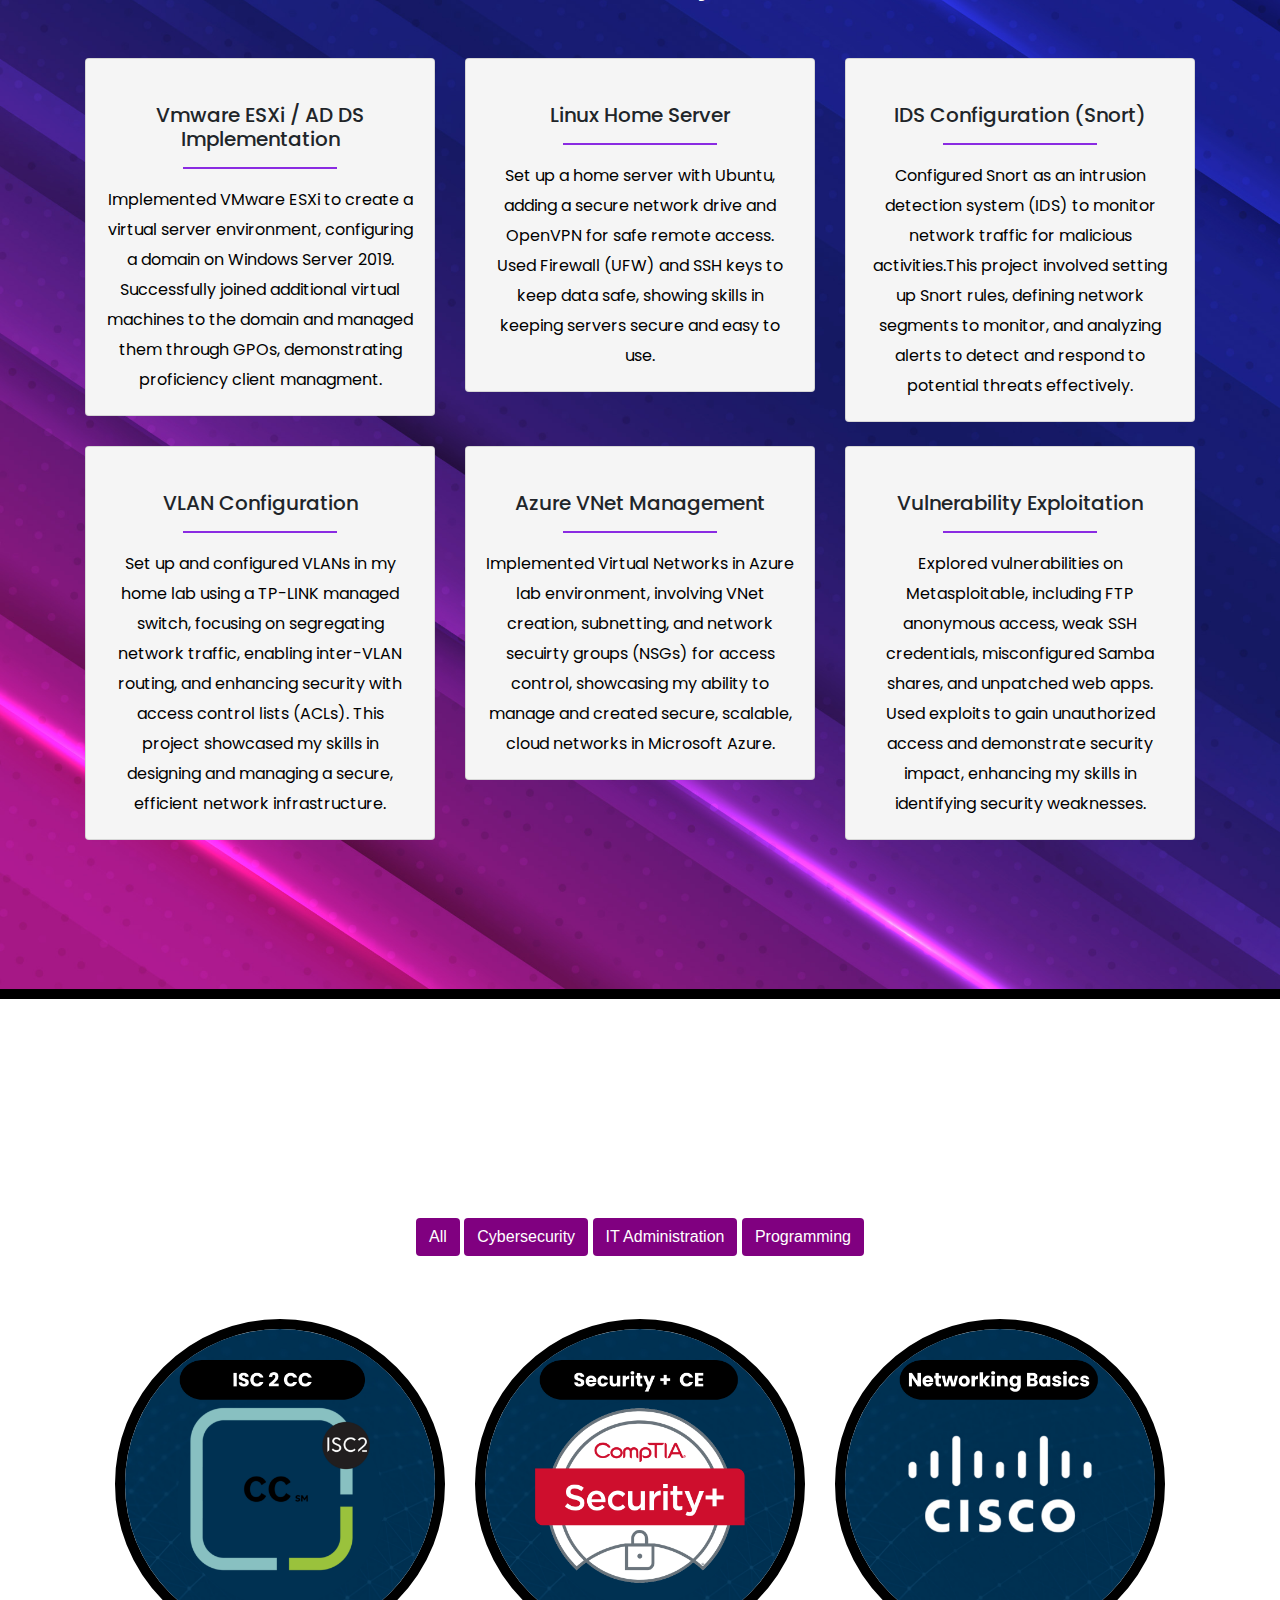
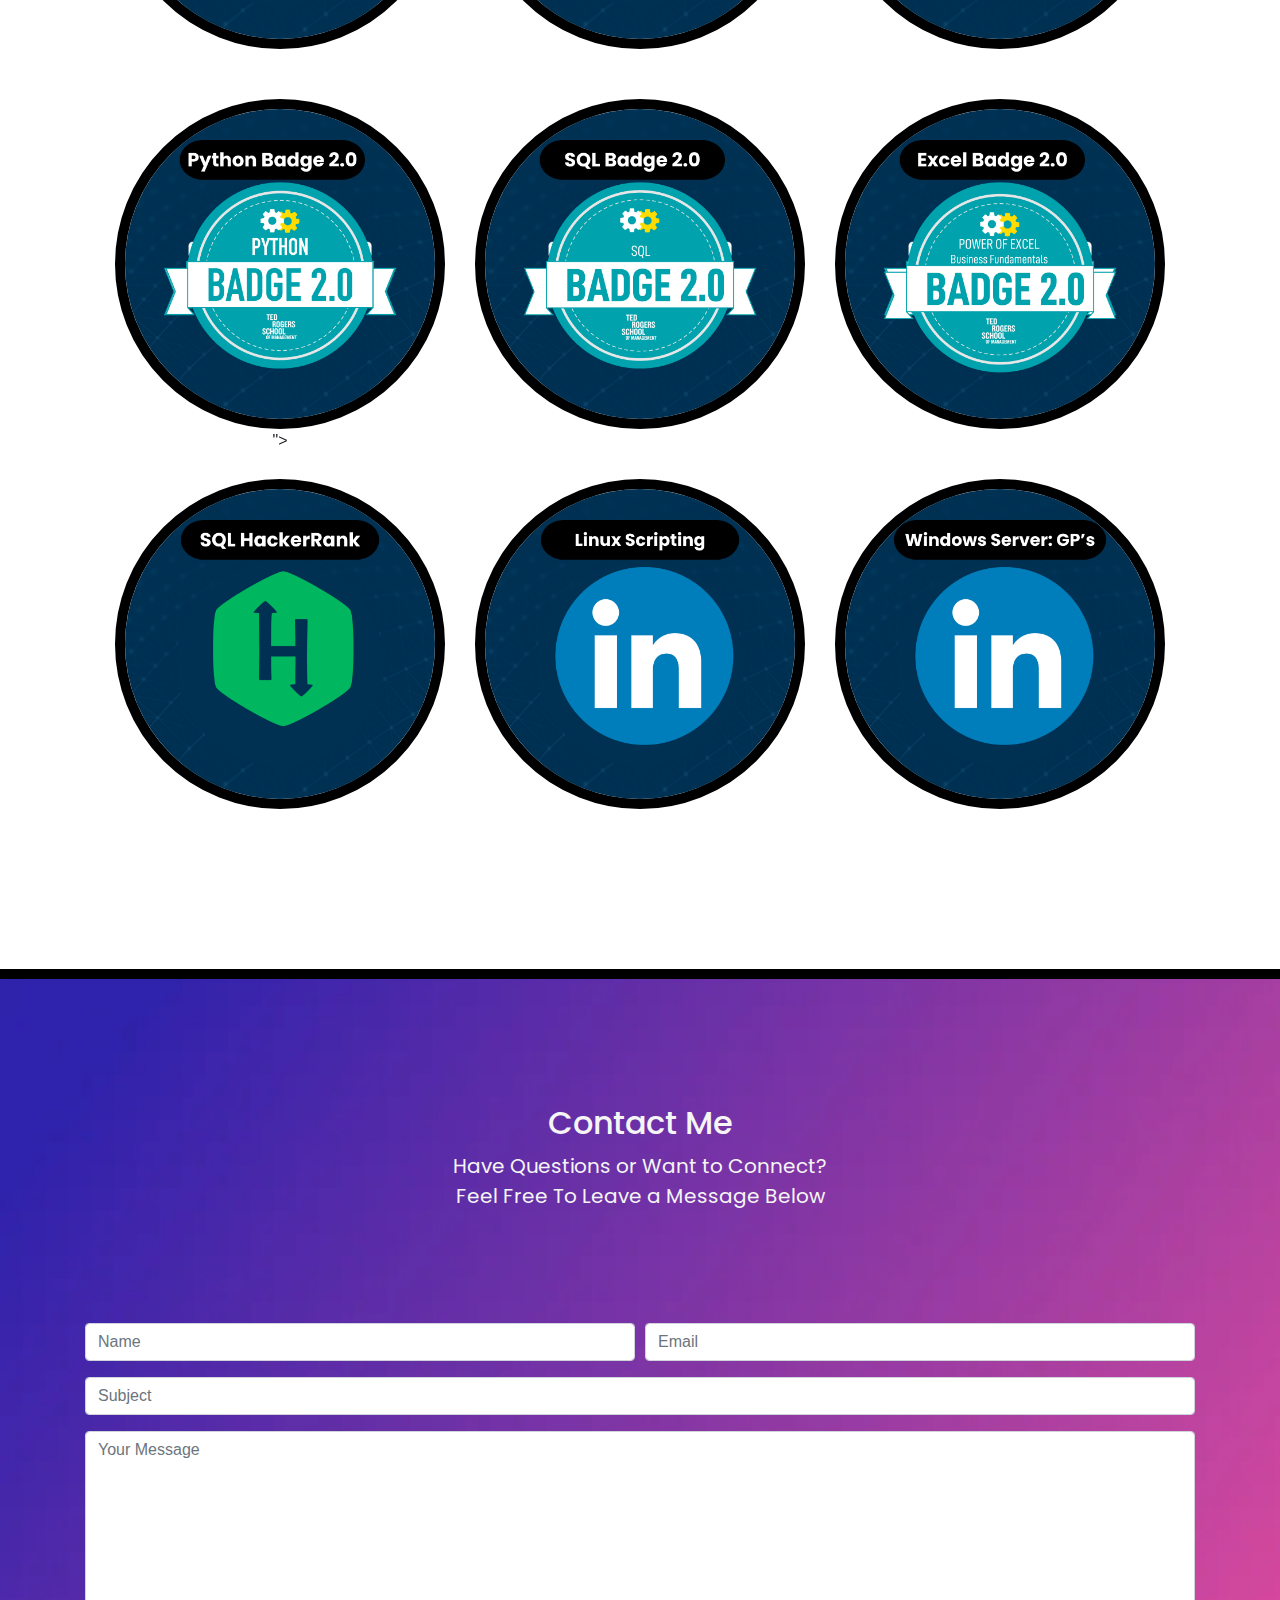
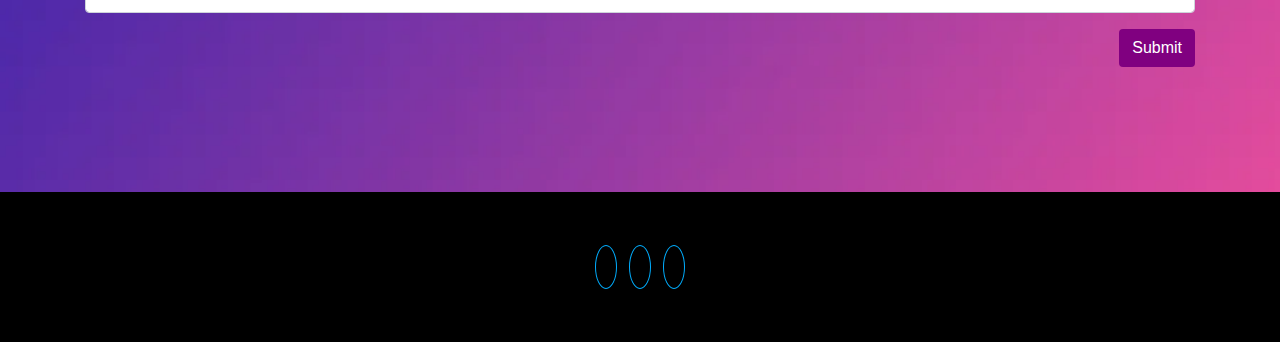
==== commit c05e355a: "acessibility 1.1" ====
--- a/index.html
+++ b/index.html
@@ -4,6 +4,11 @@
   <meta charset="UTF-8">
   <meta name="viewport" content="width=device-width, initial-scale=1.0">
   <meta http-equiv="X-UA-Compatible" content="ie=edge">
+  <meta name="description" content="Tyler Harnaraine's personal portfolio showcasing expertise in System Administration and Cybersecurity. Explore projects, achievements, and skills in IT management and security.">
+  <meta name="robots" content="index, follow">
+  <meta name="keywords" content="Tyler Harnaraine, System Admin, Cybersecurity, IT Management, Security Specialist, Portfolio, Technology, Networking, Linux, Windows Server">
+  <title>Tyler Harnaraine - Personal Portfolio</title>
+  <link rel="canonical" href="https://tylerharn.github.io/">
   <link rel="stylesheet" href="css/style.css">
   <link rel="stylesheet" href="lib/bootstrap/css/bootstrap.min.css">
   <link rel="stylesheet" href="lib/owl.carousel.min.css">
@@ -12,11 +17,9 @@
   <link rel="stylesheet" href="https://use.fontawesome.com/releases/v5.8.1/css/all.css" integrity="sha384-50oBUHEmvpQ+1lW4y57PTFmhCaXp0ML5d60M1M7uH2+nqUivzIebhndOJK28anvf" crossorigin="anonymous">
   <link href="https://fonts.googleapis.com/css?family=Montserrat:400,600,700|Nunito:400,700" rel="stylesheet">
   <link rel="stylesheet" href="lib/animate.css">
-  <title>Tyler Harnaraine - Portfolio</title>
 </head>
 
 <body>
-
 <!-- navigation -->
 <nav class="navbar navbar-expand-md sticky fixed-top r-nav">
   <div class="container">
@@ -24,7 +27,6 @@
     <button class="navbar-toggler" type="button" data-toggle="collapse" data-target="#navbarId">
       <span><i class="fas fa-bars hamburger"></i></span>
     </button>
-
     <div class="collapse navbar-collapse" id="navbarId">
       <ul class="navbar-nav ml-auto">
         <li class="nav-item animated fadeInRight">
@@ -51,9 +53,6 @@
     </div>
   </div>
 </nav>
-
-
-
 <!-- new header -->
 <header id="home" style="background-image: url('images/Gradient\ 2.webp'); background-size: cover; background-position: center;">
   <div class="container-fluid header-content">
@@ -63,7 +62,7 @@
                   <h4>Welcome</h4>
                   <h1>I'm <span class="element" style="color:#00aeff;;font-weight:bold;"></span></h1>
                   <p>A Third-Year BTM Student at TMU</p>
-                  <img src="images/Profile Picture.png" alt="Cartoon avatar of a student with glasses using a laptop" class="img-fluid">
+                  <img src="images/Profile-Picture.png" alt="Cartoon avatar of a student with glasses using a laptop" class="img-fluid">
                   <a href="#about" class="btn" style="background-color: white; color: black; border: 2px solid black;"> <strong>About Me</strong></a>
                 </div>
           </div>
@@ -98,7 +97,6 @@
 </section>
 
 <div class="section-separator"></div>
-
 
   <section id="timeline" class="timeline-section">
     <div class="container-fluid">
@@ -285,10 +283,10 @@
         <div class="col-xs-6 col-sm-4 col-md-4 filtr-item card-wrapper" data-category="1">
           <div class="card-flip">
             <div class="card-front">
-              <img src="images/ISC2 Badge.png" class="img-fluid" alt="Circular Cisco Logo with Networking Basics labeled at the top of it">
-            </div>
-            <div class="card-back">
-              <img src="images/ISC2 Contents.png" class="img-fluid" alt="IPv4 & IPv6 Addressing DHCP, DNS, ARP, TCP, UDP OSI & TCP/IP Models Network Types (SOHO, LAN, WAN, MAN) Network Media Routing">
+              <img src="images/ISC2 Badge.png" class="img-fluid" alt="Image of ISC logo with the title CC">
+            </div>
+            <div class="card-back">
+              <img src="images/ISC2 Contents.png" class="img-fluid" alt="Summary - Access Control Concepts • Business Continuity & Disaster Recovery Concepts, Network Security , Security Operations, Incident Response Concepts, Risk Management">
             </div>
           </div>
         </div>
@@ -296,21 +294,20 @@
         <div class="col-xs-6 col-sm-4 col-md-4 filtr-item card-wrapper" data-category="1">
           <div class="card-flip">
             <div class="card-front">
-              <img src="images/Security Badge.png" class="img-fluid" alt="Circular Python programming language logo">
-            </div>
-            <div class="card-back">
-              <img src="images/Security Contents.png" class="img-fluid" alt="Syntax, Data Types, Control Structures, & Data Collections Data Visualization: Pandas, Matplotlib, and Seaborn Data Analytics: Pivot tables, Data Aggregation, and merging data sources.">
-            </div>
-          </div>
-        </div>
-
+              <img src="images/Security Badge.png" class="img-fluid" alt="Image of Comptia Badge with the title Security Plus Ce">
+            </div>
+            <div class="card-back">
+              <img src="images/Security Contents.png" class="img-fluid" alt="Cryptography, Cyber Forensics, Data Security, Firewall Configuration, Malware Identification, Threat Detection & Analysis, Security Policies, Risk Management">
+            </div>
+          </div>
+        </div>
         <div class="col-xs-6 col-sm-4 col-md-4 filtr-item card-wrapper" data-category="2">
           <div class="card-flip">
             <div class="card-front">
-              <img src="images/Cisco Badge(1).png" class="img-fluid" alt="">
-            </div>
-            <div class="card-back">
-              <img src="images/Cisco Contents.png" class="img-fluid" alt="">
+              <img src="images/Cisco Badge(1).png" class="img-fluid" alt="Image of Cisco Logo with title Networking Basics">
+            </div>
+            <div class="card-back">
+              <img src="images/Cisco Contents.png" class="img-fluid" alt="Summmary - IPv4 & IPv6 Addressing DHCP, DNS, ARP, TCP, UDP OSI & TCP/IP Models Network Types (SOHO, LAN, WAN, MAN) Network Media Routing">
             </div>
           </div>
         </div>
@@ -318,10 +315,11 @@
         <div class="col-xs-6 col-sm-4 col-md-4 filtr-item card-wrapper" data-category="3">
           <div class="card-flip">
             <div class="card-front">
-              <img src="images/Python badge.png" class="img-fluid" alt="">
-            </div>
-            <div class="card-back">
-              <img src="images/Python Contetn.png" class="img-fluid" alt="">
+              <img src="images/Python badge.png" class="img-fluid" alt="Teds Rogers School of Management Logo with the title Python 2.0">
+              ">
+            </div>
+            <div class="card-back">
+              <img src="images/Python Contetn.png" class="img-fluid" alt="Syntax, Data Types, Control Structures, & Data Collections Data Visualization: Pandas, Matplotlib, and Seaborn Data Analytics: Pivot tables, Data Aggregation, and merging data sources">
             </div>
           </div>
         </div>
@@ -329,10 +327,10 @@
         <div class="col-xs-6 col-sm-4 col-md-4 filtr-item card-wrapper" data-category="3">
           <div class="card-flip">
             <div class="card-front">
-              <img src="images/SQL badge.png" class="img-fluid" alt="">
-            </div>
-            <div class="card-back">
-              <img src="images/SQL content.png" class="img-fluid" alt="">
+              <img src="images/SQL badge.png" class="img-fluid" alt="Teds Rogers School of Management Logo with the title SQL 2.0">
+            </div>
+            <div class="card-back">
+              <img src="images/SQL content.png" class="img-fluid" alt="Syntax, Data Types, Conditional Operators, SQL Querying: Utilized, queries to perform data manipulations and calculations enhancing proficiency in data analysis">
             </div>
           </div>
         </div>
@@ -340,10 +338,10 @@
         <div class="col-xs-6 col-sm-4 col-md-4 filtr-item card-wrapper" data-category="">
           <div class="card-flip">
             <div class="card-front">
-              <img src="images/Excel Badge.png" class="img-fluid" alt="">
-            </div>
-            <div class="card-back">
-              <img src="images/Excel Content.png" class="img-fluid" alt="">
+              <img src="images/Excel Badge.png" class="img-fluid" alt="Teds Rogers School of Management Logo with the title Excel Badge 2.0">
+            </div>
+            <div class="card-back">
+              <img src="images/Excel Content.png" class="img-fluid" alt="Math and Trig Formulas, Text Formulas, Date & Time Formulas, Lookup Formulas, VLOOKUP & XLOOKUP, PowerPivot, PowerQuery, PivotTables">
             </div>
           </div>
         </div>
@@ -351,10 +349,11 @@
         <div class="col-xs-6 col-sm-4 col-md-4 filtr-item card-wrapper" data-category="3">
           <div class="card-flip">
             <div class="card-front">
-              <img src="images/HR Badge.png" class="img-fluid" alt="New Badge 1">
-            </div>
-            <div class="card-back">
-              <img src="images/HR content.png" class="img-fluid" alt="New Content 1">
+              <img src="images/HR Badge.png" class="img-fluid" alt="Image of HackRank logow with the title SQL">
+            </div>
+            <div class="card-back">
+              <img src="images/HR content.png" class="img-fluid" alt="
+              SQL Syntax and Commands, Table Joining, INSERT, UPDATE, DELETE, Data filtering and Sorting, Database Normalization, Aggregate Functions (SUM, AVG, COUNT)">
             </div>
           </div>
         </div>
@@ -362,10 +361,10 @@
         <div class="col-xs-6 col-sm-4 col-md-4 filtr-item card-wrapper" data-category="2">
           <div class="card-flip">
             <div class="card-front">
-              <img src="images/Linux Badge.png" class="img-fluid" alt="New Badge 2">
-            </div>
-            <div class="card-back">
-              <img src="images/Linux Contents.png" class="img-fluid" alt="New Content 2">
+              <img src="images/Linux Badge.png" class="img-fluid" alt="Image of linkedin logo with the title Linux Scripting ">
+            </div>
+            <div class="card-back">
+              <img src="images/Linux Contents.png" class="img-fluid" alt="Linux Basics: File System, User Management, Package Management, Shell Scripting: Writing & Executing Scripts, CL Utilities: Navigation and Task Execution, Security Measures: Permissions Management">
             </div>
           </div>
         </div>
@@ -373,14 +372,13 @@
         <div class="col-xs-6 col-sm-4 col-md-4 filtr-item card-wrapper" data-category="2">
           <div class="card-flip">
             <div class="card-front">
-              <img src="images/Windows Server GPOs.png" class="img-fluid" alt="New Badge 3">
-            </div>
-            <div class="card-back">
-              <img src="images/Server Content.png" class="img-fluid" alt="New Content 3">
-            </div>
-          </div>
-        </div>
-
+              <img src="images/Windows Server GPOs.png" class="img-fluid" alt="Image of linkedin logo with the title Windows Server: GP's">
+            </div>
+            <div class="card-back">
+              <img src="images/Server Content.png" class="img-fluid" alt="Configuration & Management of GPOs in Windows Server 2019, User and Computer Management using GPs, Troubleshooting via Application and Inheritance Interfaces">
+            </div>
+          </div>
+        </div>
       </div>
     </div>
   </div>
@@ -446,9 +444,6 @@
     </div>
   </div>
 </section>
-
-
-
 
   <!-- footer -->
   <footer>
@@ -466,7 +461,6 @@
       </div>
     </div>
   </footer>
-  
   <script src="lib/jquery-3.3.1.min.js"></script>
   <script src="lib/popper.min.js"></script>
   <script src="lib/bootstrap/js/bootstrap.min.js"></script>
--- a/css/style.css
+++ b/css/style.css
@@ -328,6 +328,14 @@
   width: 100%;
   background-size: cover;
   background-attachment: fixed; /* Optional: This will keep the background fixed during scroll */
+}
+
+
+@media (max-width: 768px) {
+  #work {
+    background-image: url("../images/vertical\ image.jpeg"); /* Specify the mobile background image */
+    background-attachment: scroll; /* Use scroll instead of fixed for mobile */
+  }
 }
 
 
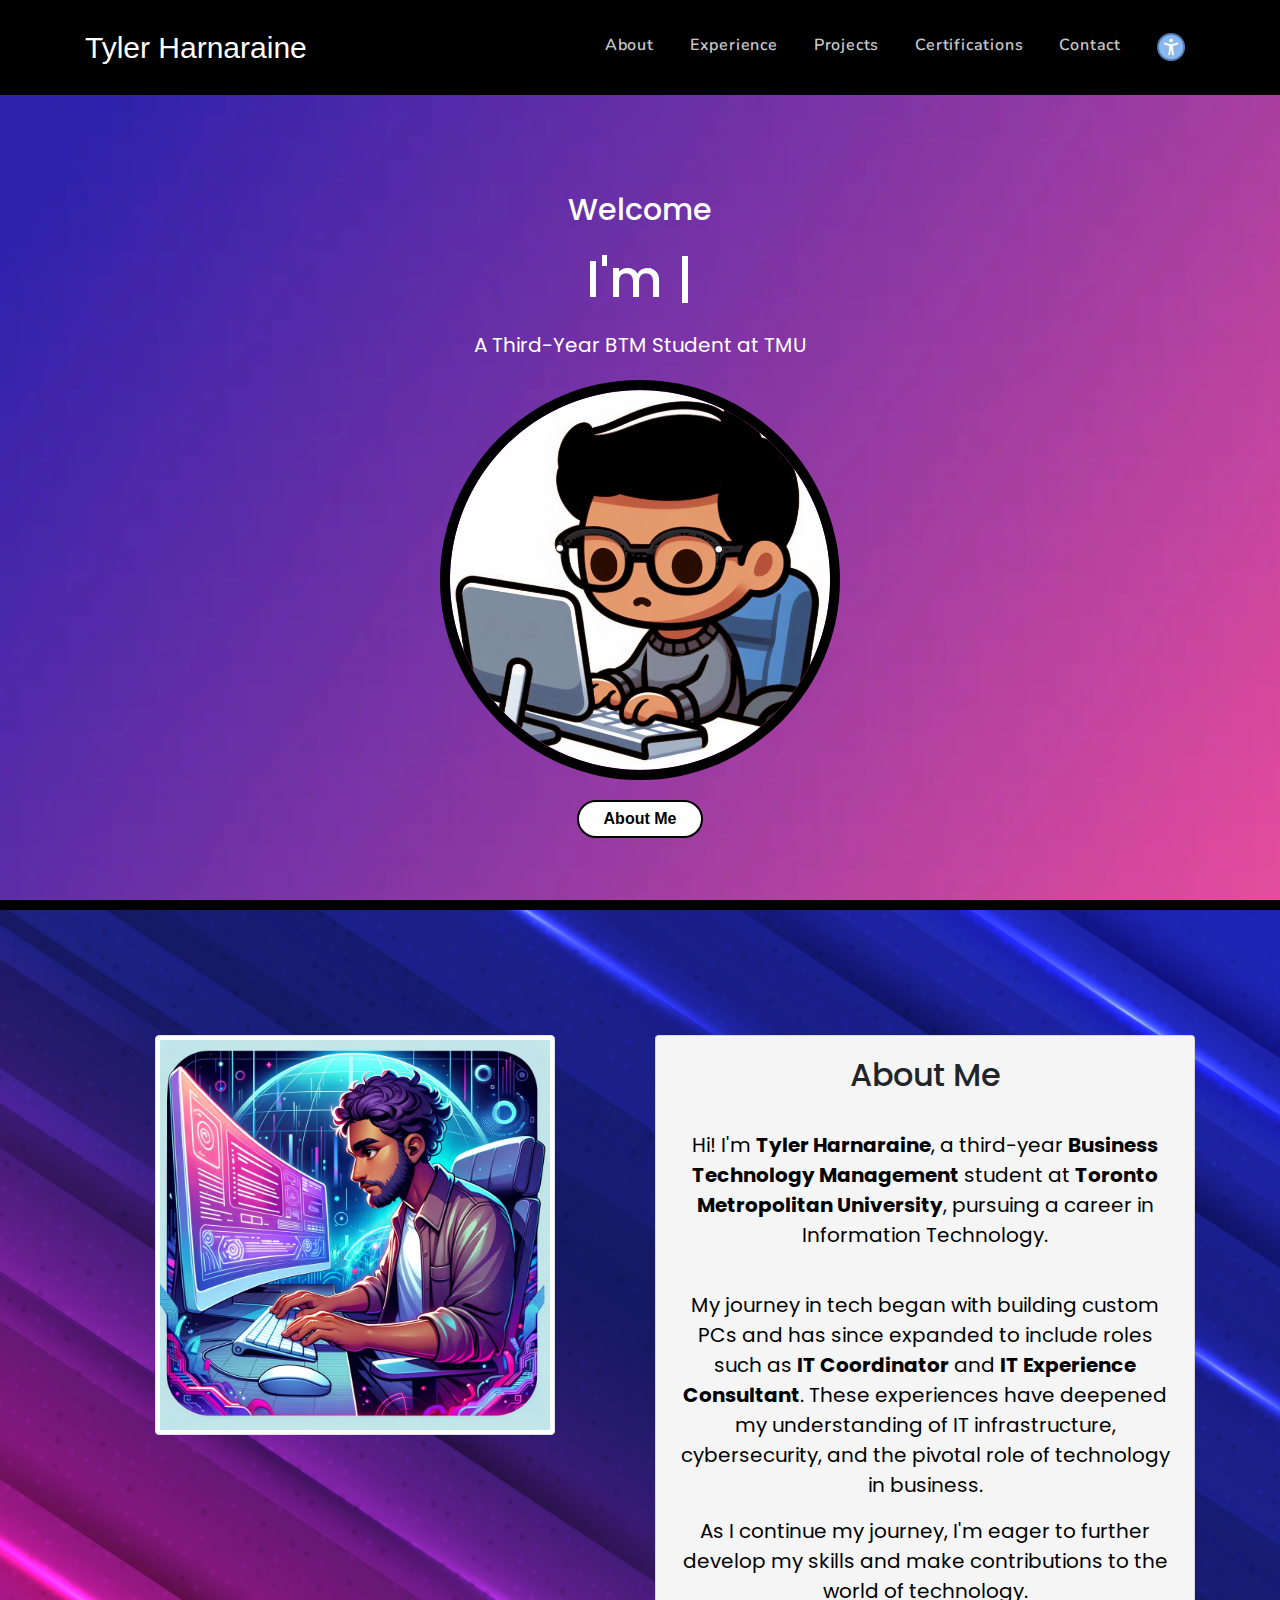
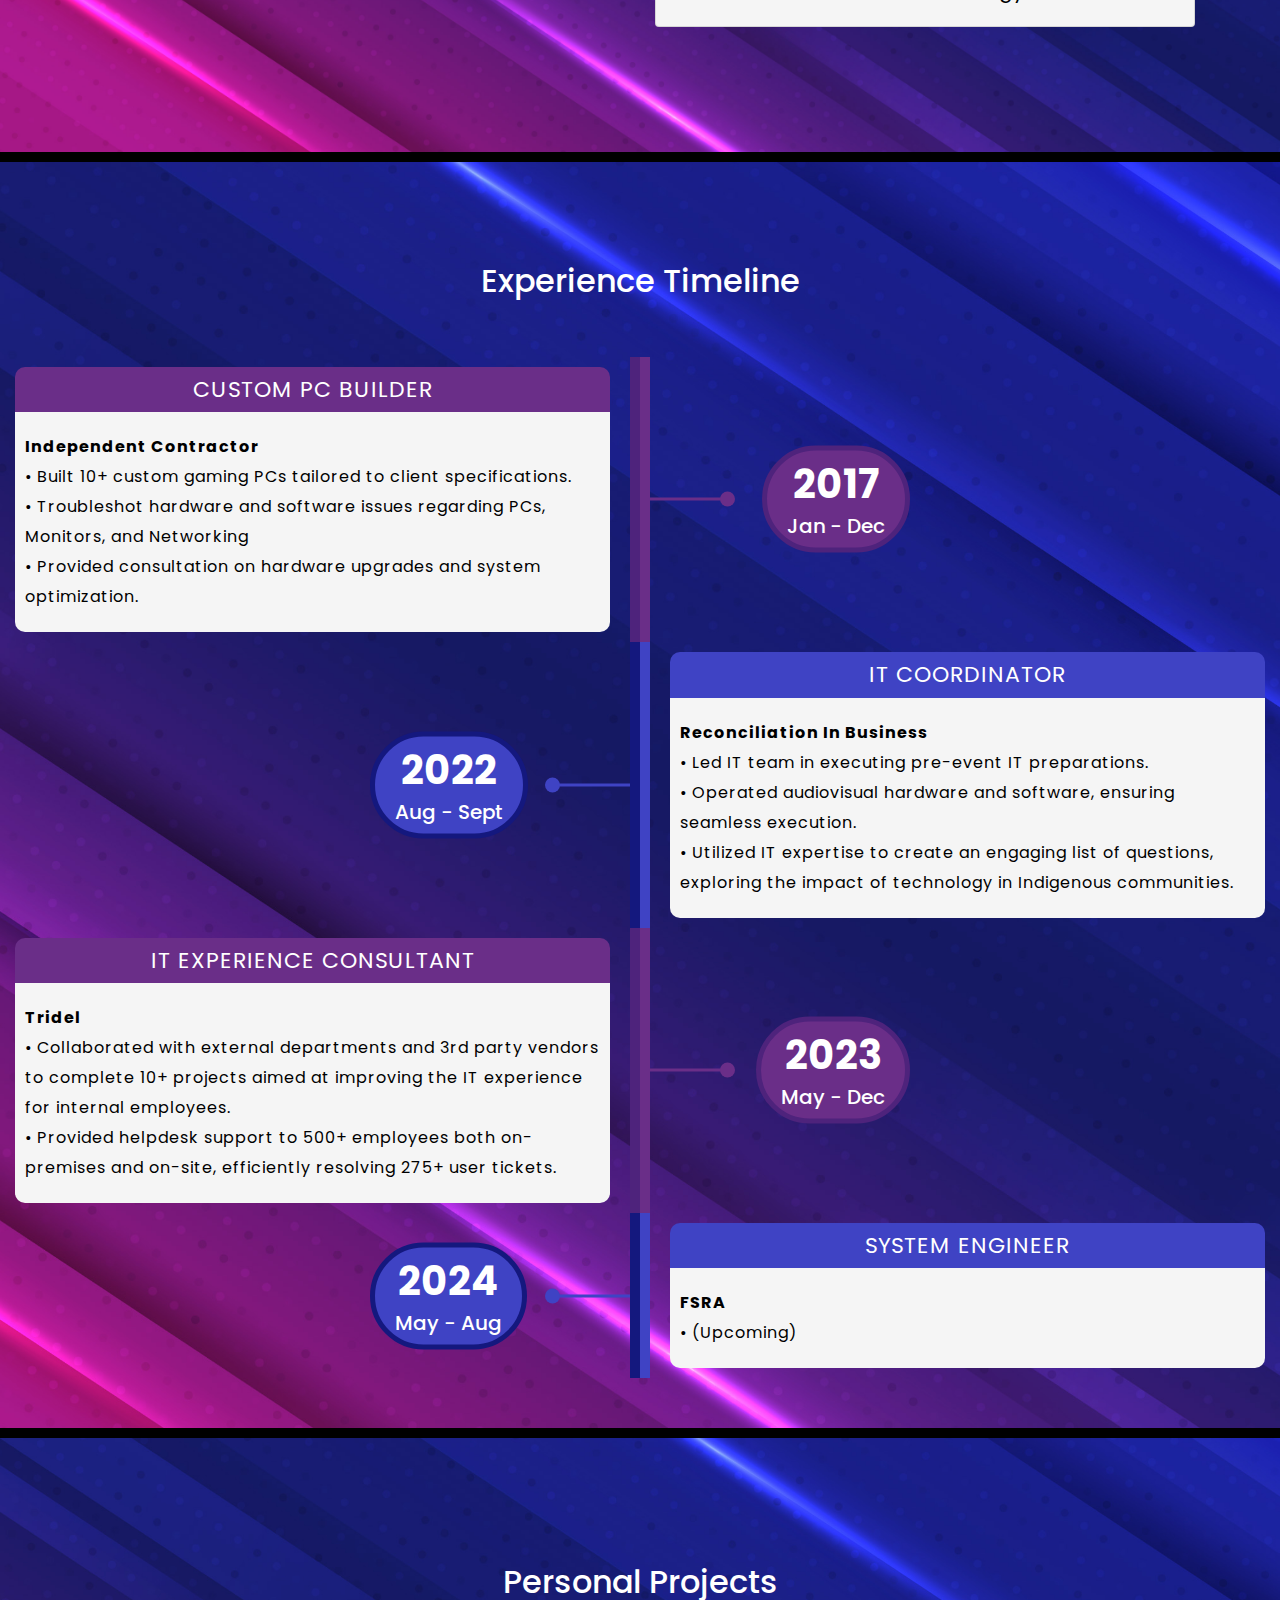
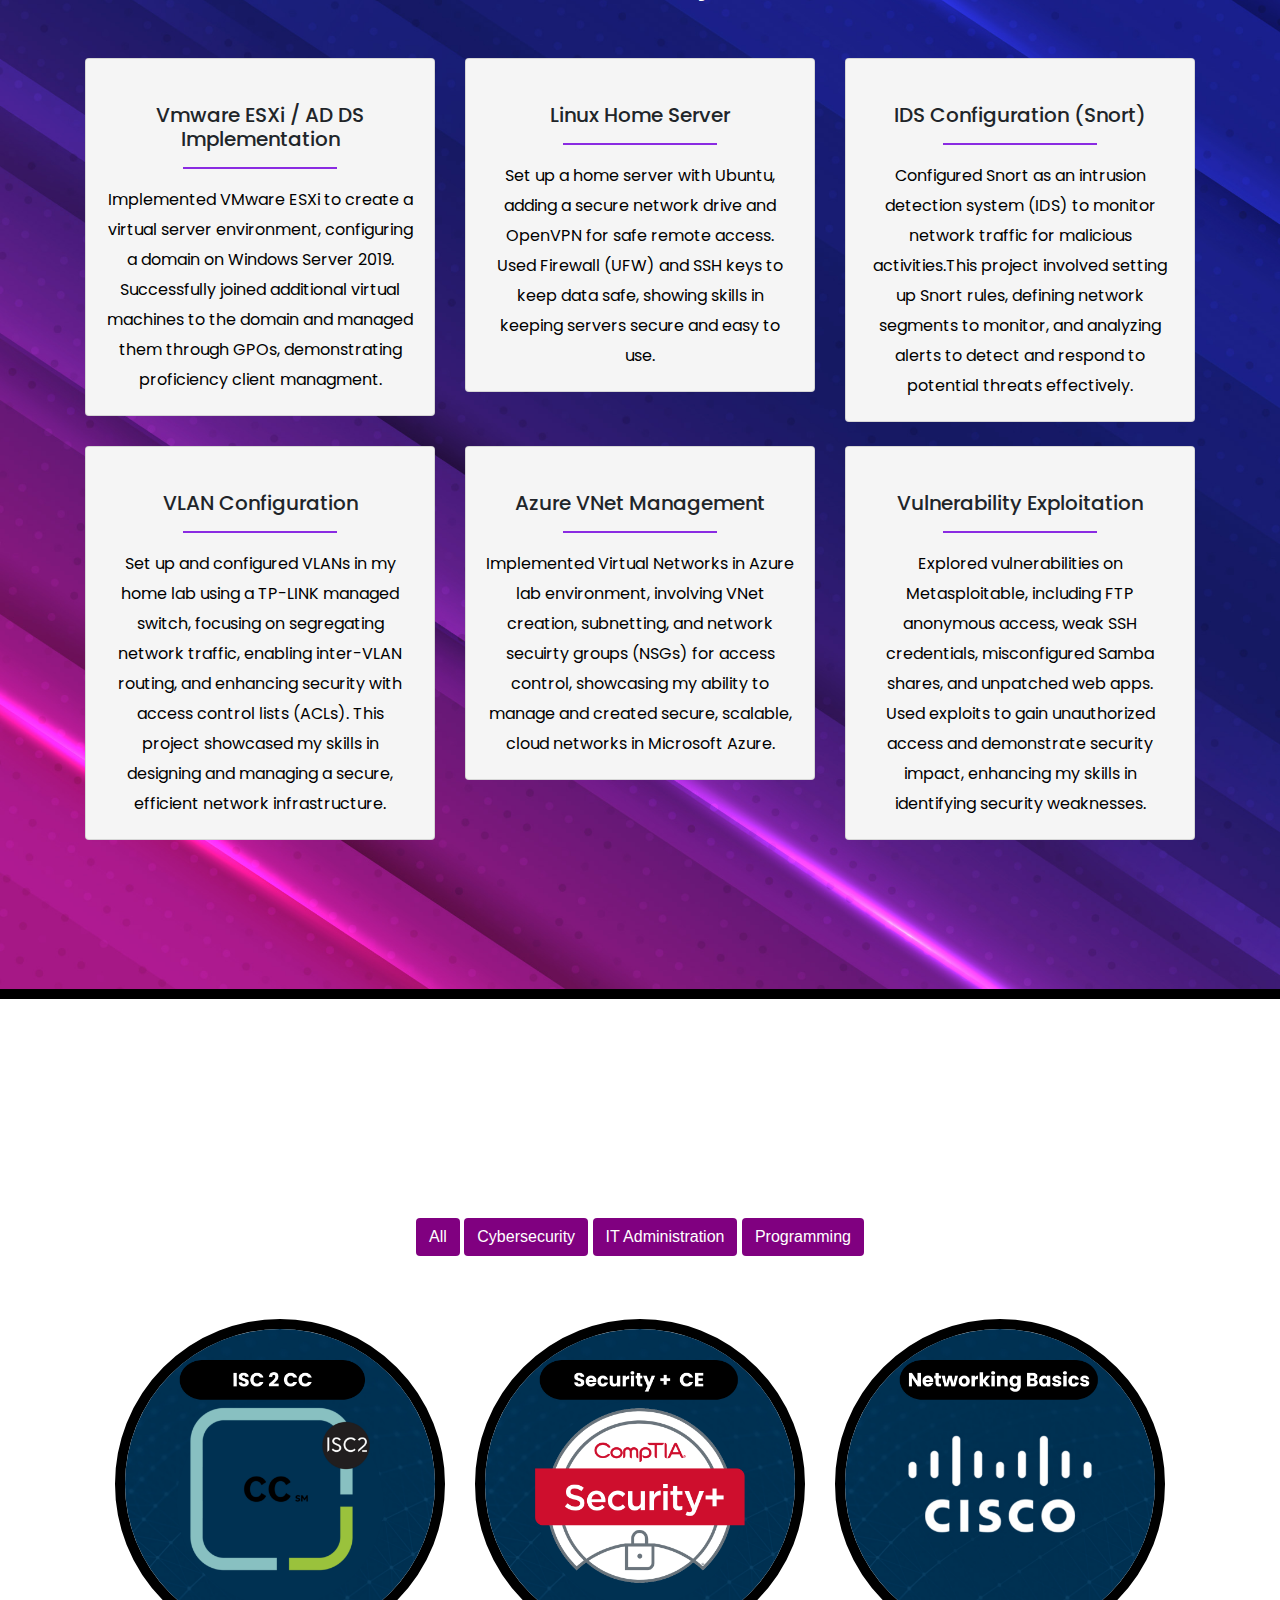
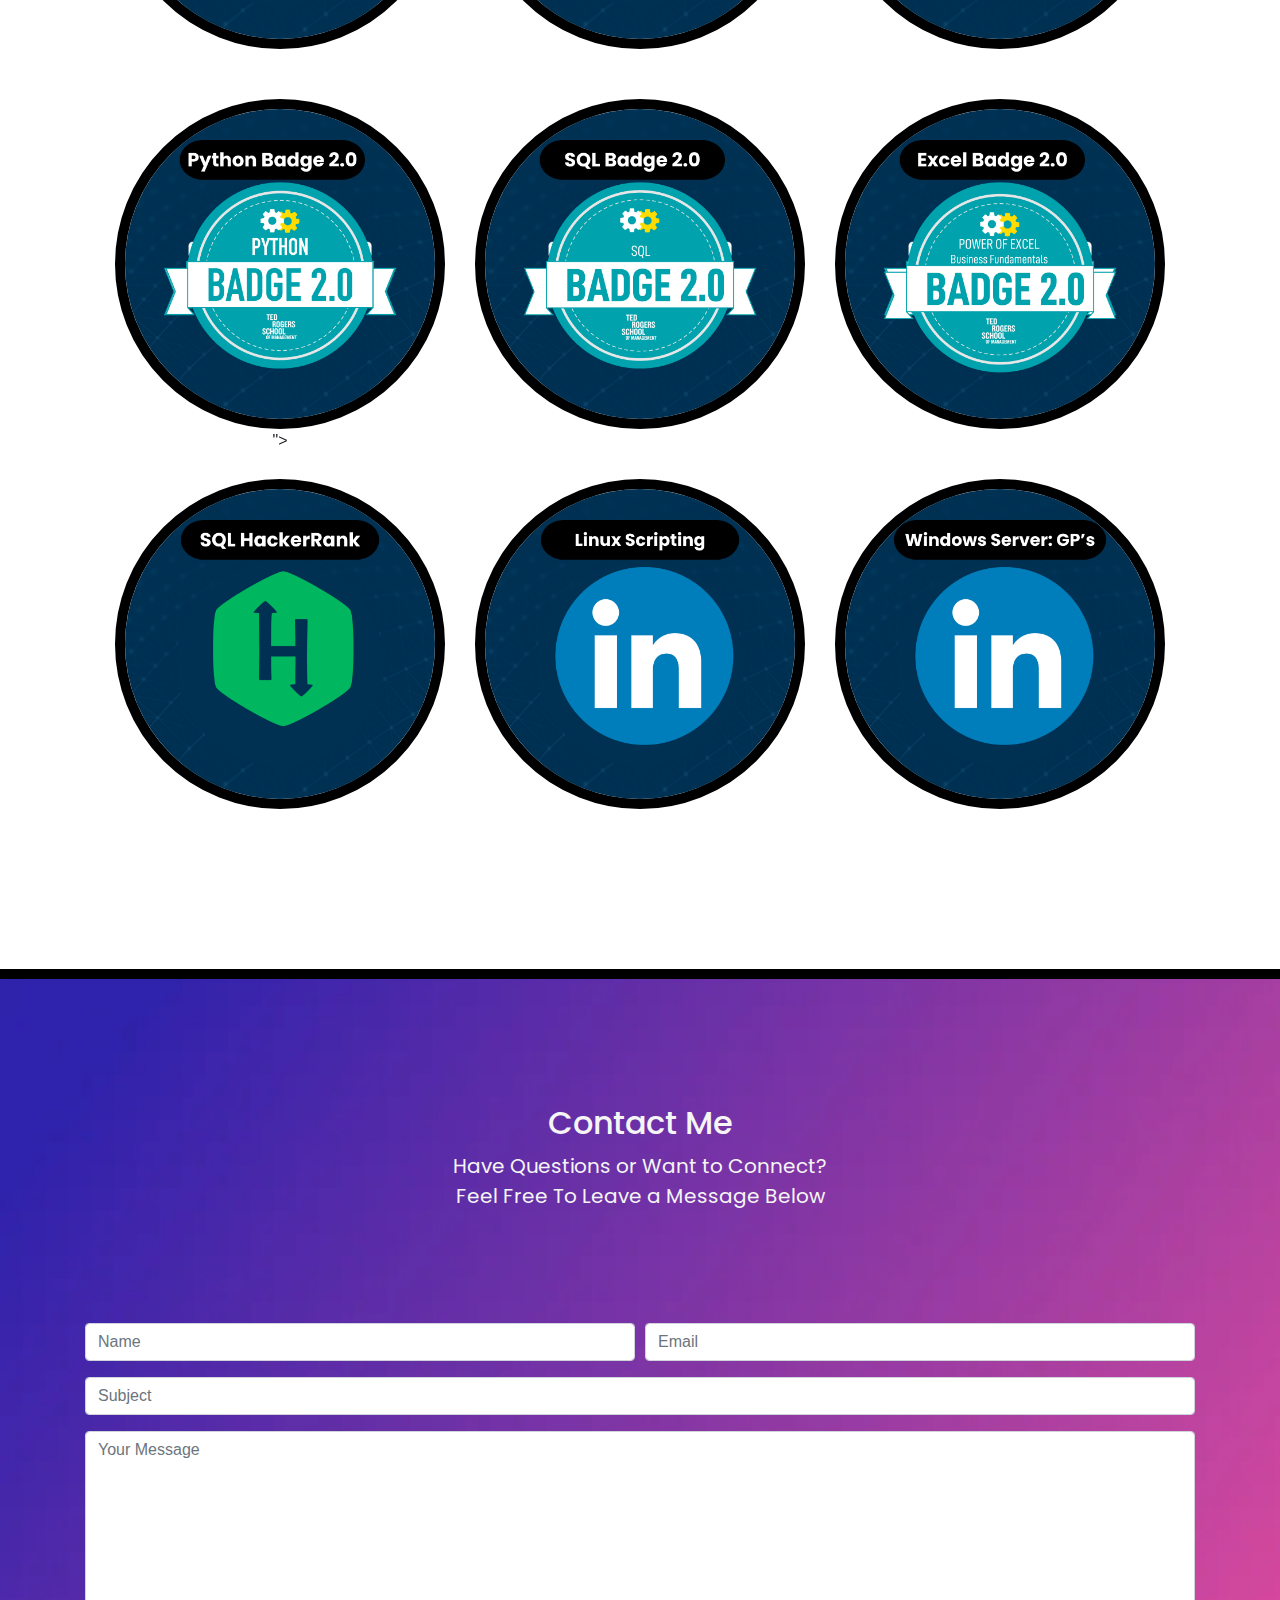
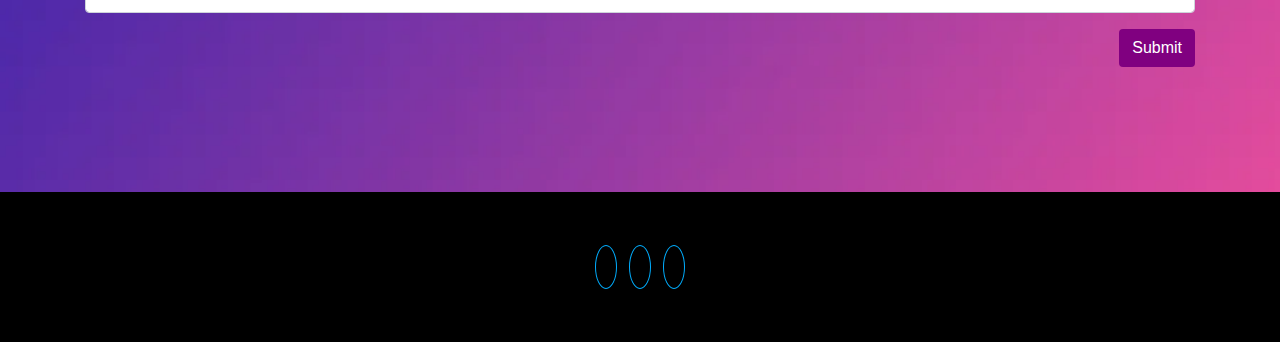
==== commit 5729ba07: "updated html for aces" ====
--- a/index.html
+++ b/index.html
@@ -24,7 +24,7 @@
 <nav class="navbar navbar-expand-md sticky fixed-top r-nav">
   <div class="container">
     <a class="navbar-brand animated fadeInLeft" href="#">Tyler Harnaraine</a>
-    <button class="navbar-toggler" type="button" data-toggle="collapse" data-target="#navbarId">
+    <button class="navbar-toggler" type="button" data-toggle="collapse" data-target="#navbarId" aria-label="Toggle navigation">
       <span><i class="fas fa-bars hamburger"></i></span>
     </button>
     <div class="collapse navbar-collapse" id="navbarId">
@@ -107,7 +107,7 @@
           <div class="main-timeline">
             <div class="timeline">
               <div class="timeline-content">
-                <div class="timeline-year">2017 <br> <h6>Jan - Dec</h6></div>
+                <div class="timeline-year">2017 <br> <h5>Jan - Dec</h5></div>
                 <h3 class="title">Custom PC Builder</h3>
                 <p class="description">
                   <strong>Independent Contractor</strong>
@@ -120,7 +120,7 @@
             </div>
             <div class="timeline">
               <div class="timeline-content">
-                <div class="timeline-year">2022 <br> <h6>Aug - Sept</h6></div>
+                <div class="timeline-year">2022 <br> <h5>Aug - Sept</h5></div>
                 <h3 class="title">IT Coordinator</h3>
                 <p class="description">
                   <strong>Reconciliation In Business</strong>
@@ -133,7 +133,7 @@
             </div>
             <div class="timeline">
               <div class="timeline-content">
-                <div class="timeline-year">2023 <br> <h6>May - Dec</h6></div>
+                <div class="timeline-year">2023 <br> <h5>May - Dec</h5></div>
                 <h3 class="title">IT Experience Consultant</h3>
                 <p class="description">
                   <strong>Tridel</strong>
@@ -147,7 +147,7 @@
             </div>
             <div class="timeline">
               <div class="timeline-content">
-                <div class="timeline-year">2024  <br> <h6>May - Aug</h6> </div>
+                <div class="timeline-year">2024  <br> <h5>May - Aug</h5> </div>
                 <h3 class="title">System Engineer</h3>
                 <p class="description">
                   <strong>FSRA</strong>
@@ -399,7 +399,7 @@
     </div>
     <div class="row mt-5 way-fade-left">
       <div class="col-md-4">
-        <a href="tel:4">
+        <a href="tel:4158252948" aria-label="Mobile contact">
           <div class="r-icon"> <i class="fas fa-mobile-alt"></i></div>
         </a>
         <div class="text-center">
@@ -407,16 +407,16 @@
       </div>
 
       <div class="col-md-4">
-        <a href="mailto:tyler.harnaraine@torontomu.ca">
+        <a href="mailto:tyler.harnaraine@torontomu.ca" aria-label="Send email to Tyler Harnaraine">
           <div class="r-icon"> <i class="far fa-envelope"></i></div>
-        </a>
+        </a>        
         <div class="text-center">
         </div>
       </div>
       <div class="col-md-4">
-        <a href="https://www.linkedin.com/in/tylerharnaraine/">
+        <a href="https://www.linkedin.com/in/tylerharnaraine/" aria-label="Visit Tyler Harnaraine's LinkedIn profile">
           <div class="r-icon"> <i class="fab fa-linkedin"></i></div>
-        </a>
+        </a>        
         <div class="text-center">
         </div>
       </div>
@@ -453,7 +453,7 @@
           <div class="r-icon text-center mt-3">
             <ul>
               <li class="list-inline-item animated slideInUp"><a href="https://www.linkedin.com/in/tylerharnaraine"><i class="fab fa-linkedin"></i></a></li>
-              <li class="list-inline-item animated slideInUp"><a href="#"><i class="fas fa-mobile-alt"></i></a></li>
+              <li class="list-inline-item animated slideInUp"><a href="tel:4168252948"><i class="fas fa-mobile-alt"></i></a></li>
               <li class="list-inline-item animated slideInUp"><a href="mailto:tyler.harnaraine@torontomu.ca"><i class="far fa-envelope"></i></a></li>
             </ul>
           </div>
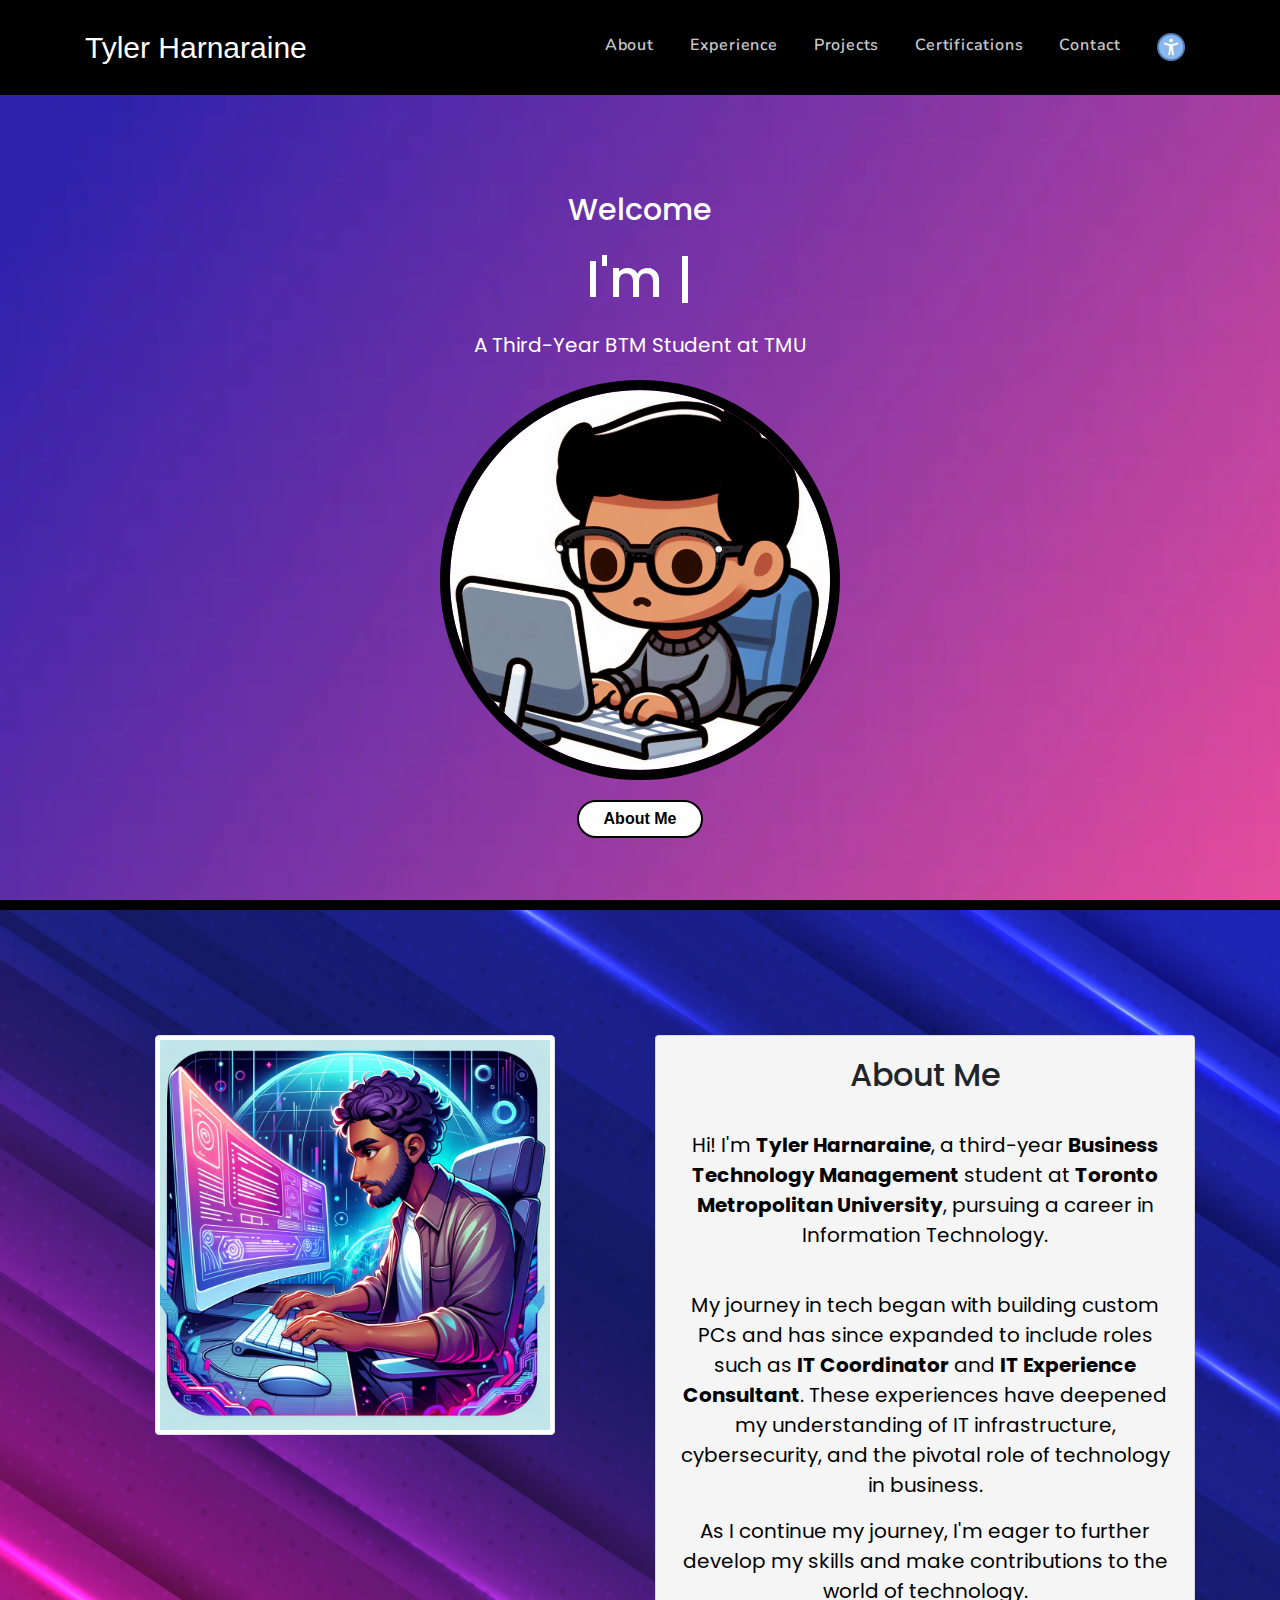
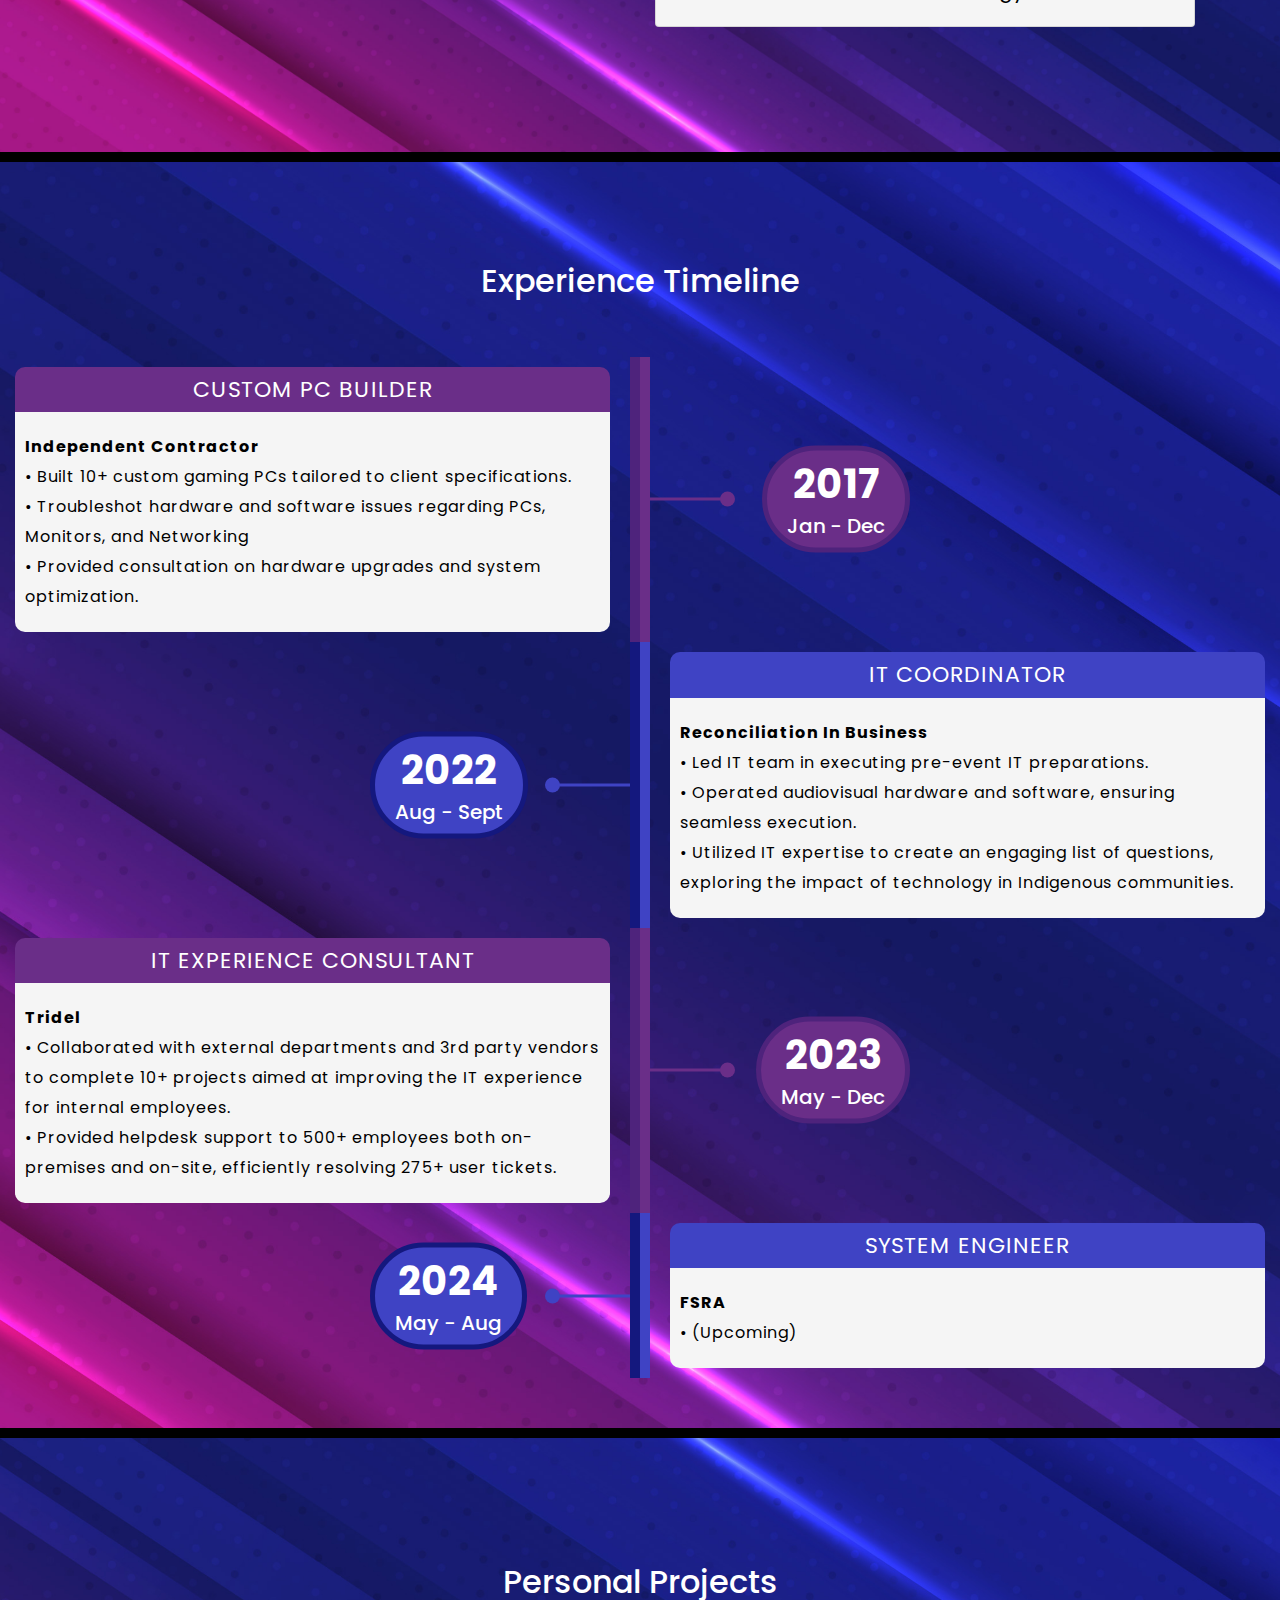
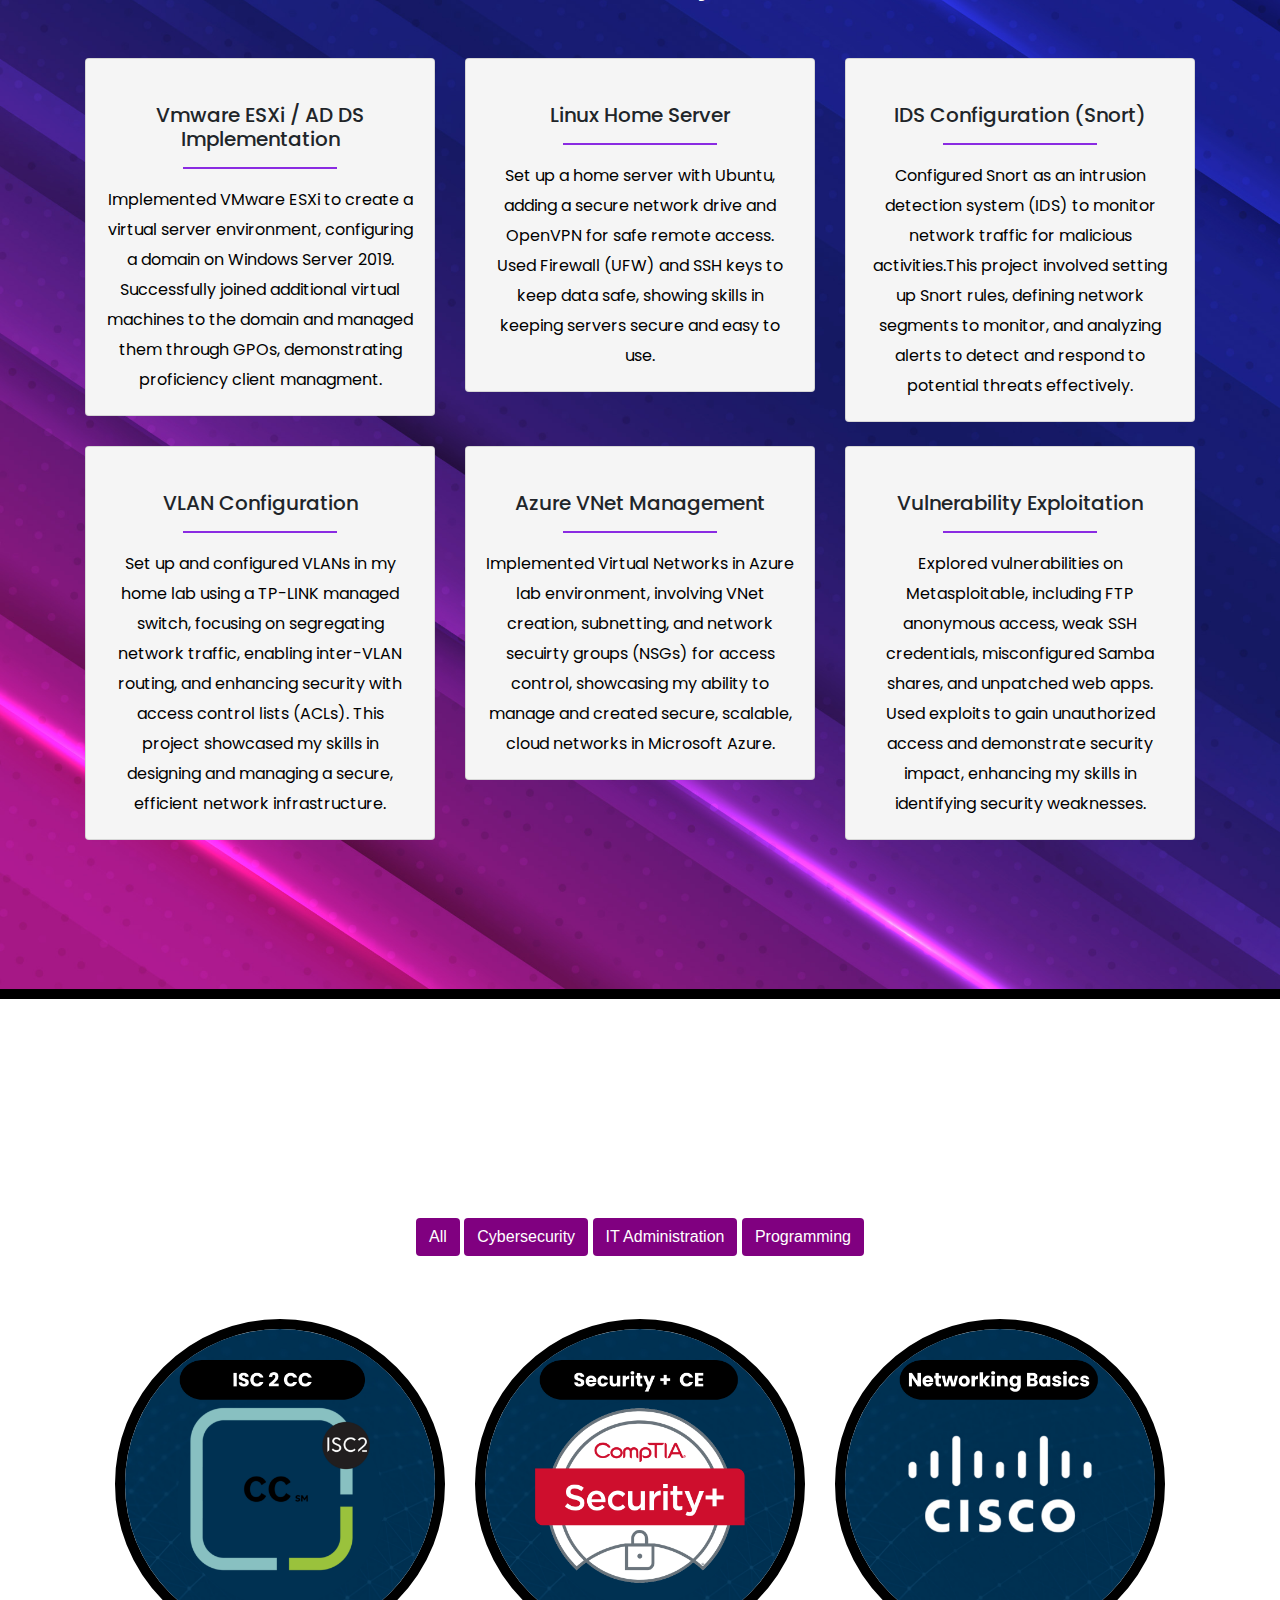
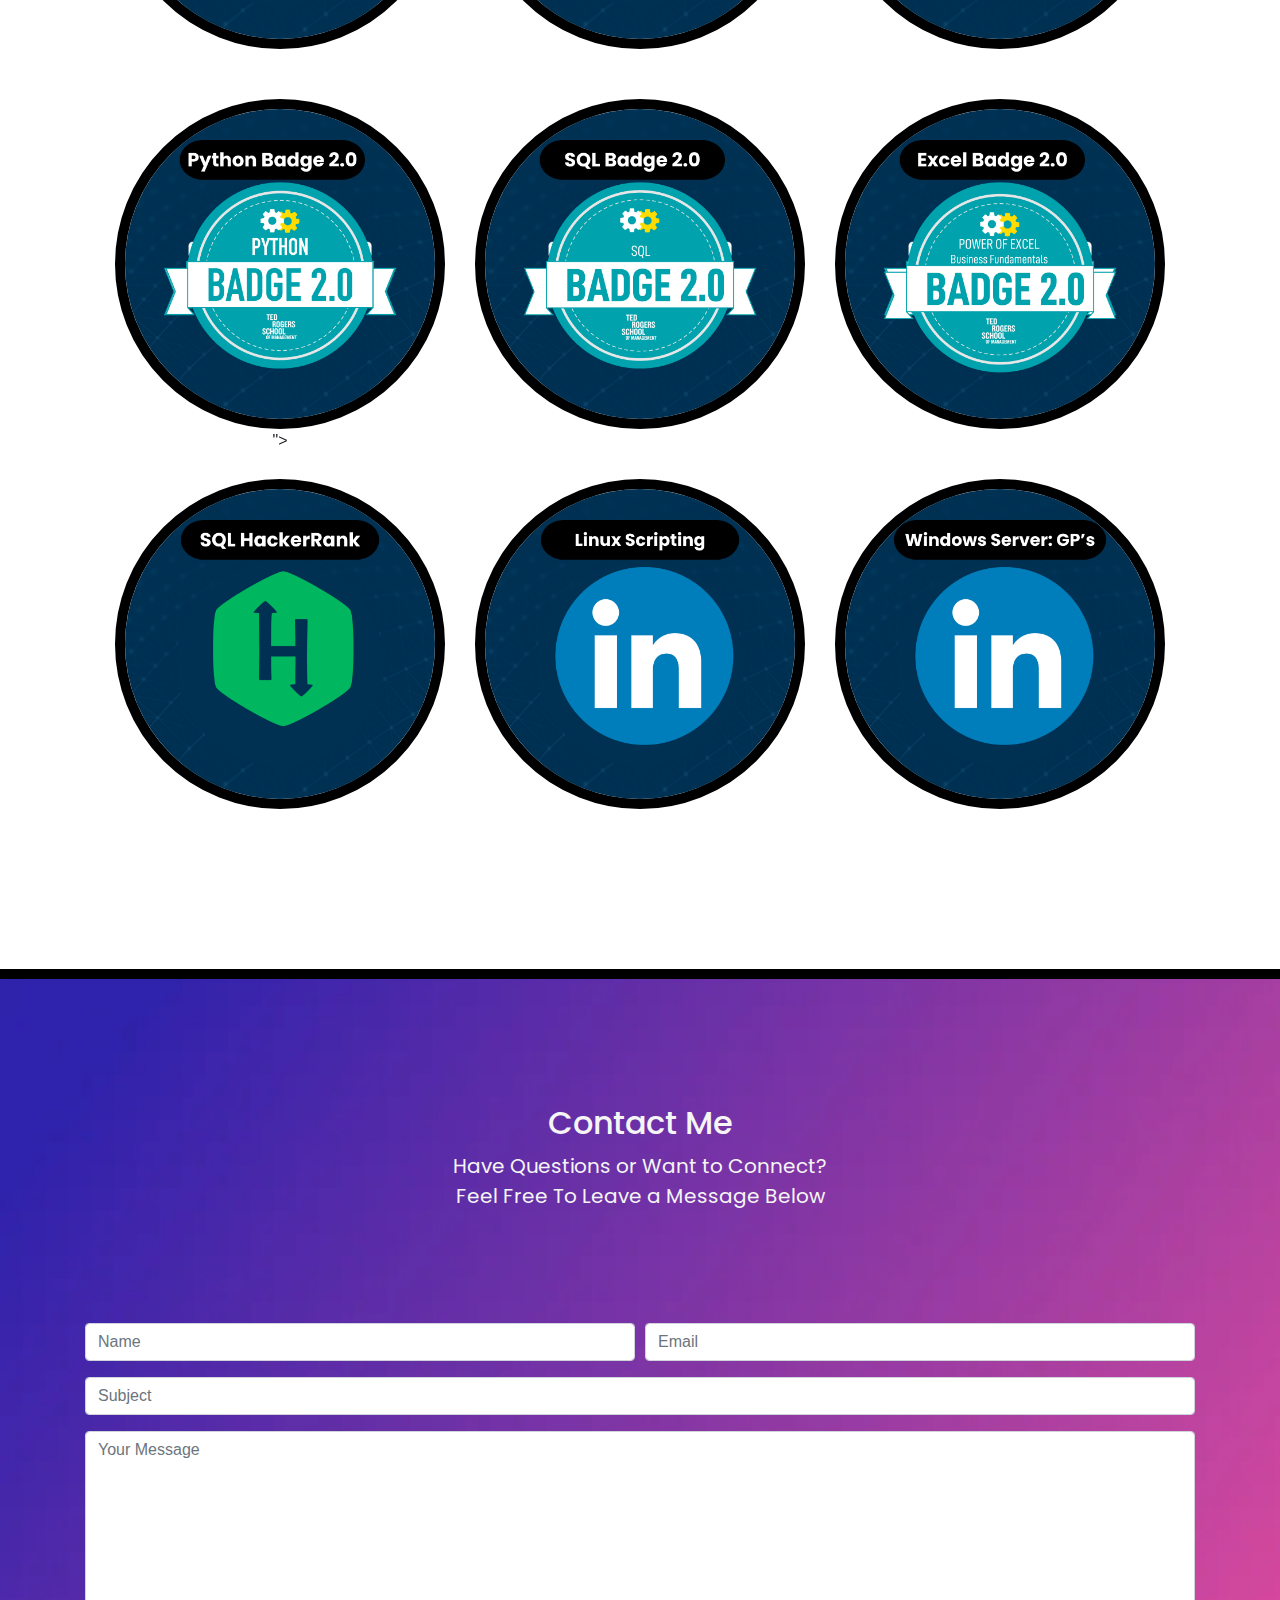
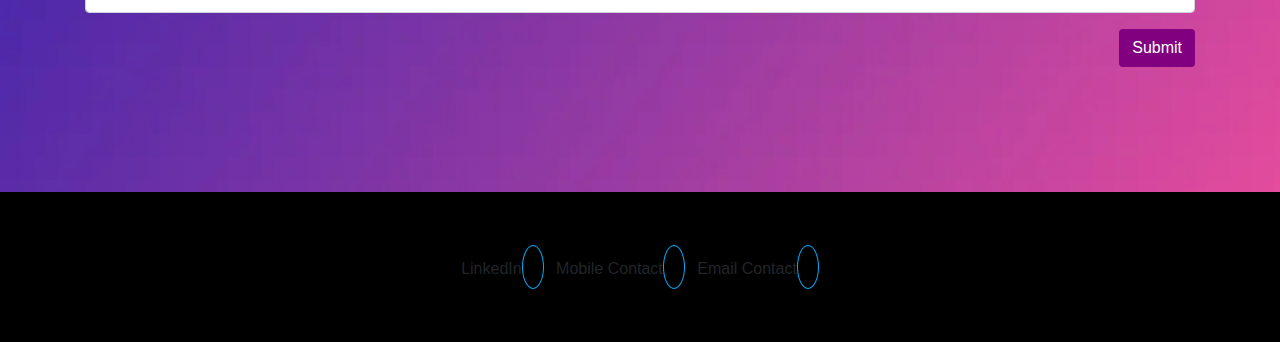
==== commit b6ffac85: "chanes" ====
--- a/index.html
+++ b/index.html
@@ -452,9 +452,9 @@
         <div class="col">
           <div class="r-icon text-center mt-3">
             <ul>
-              <li class="list-inline-item animated slideInUp"><a href="https://www.linkedin.com/in/tylerharnaraine"><i class="fab fa-linkedin"></i></a></li>
-              <li class="list-inline-item animated slideInUp"><a href="tel:4168252948"><i class="fas fa-mobile-alt"></i></a></li>
-              <li class="list-inline-item animated slideInUp"><a href="mailto:tyler.harnaraine@torontomu.ca"><i class="far fa-envelope"></i></a></li>
+              <li class="list-inline-item animated slideInUp">LinkedIn<a href="https://www.linkedin.com/in/tylerharnaraine"><i class="fab fa-linkedin"></i></a></li>
+              <li class="list-inline-item animated slideInUp">Mobile Contact<a href="tel:4168252948"><i class="fas fa-mobile-alt"></i></a></li>
+              <li class="list-inline-item animated slideInUp">Email Contact<a href="mailto:tyler.harnaraine@torontomu.ca"><i class="far fa-envelope"></i></a></li>
             </ul>
           </div>
         </div>
--- a/css/style.css
+++ b/css/style.css
@@ -375,9 +375,9 @@
 .timeline-section {
   background-image:  
   url("../images/Reversed\ Timeline\ Image.png");
-  background-size: cover; /* This will ensure your image covers the entire section */
-  background-position: center; /* This will center your image in the section */
-  background-repeat: no-repeat; /* This will prevent the image from repeating */
+  background-size: cover; 
+  background-position: center; 
+  background-repeat: no-repeat; 
   width: 100%;
   padding-top: 100px;
   padding-bottom: 50px;
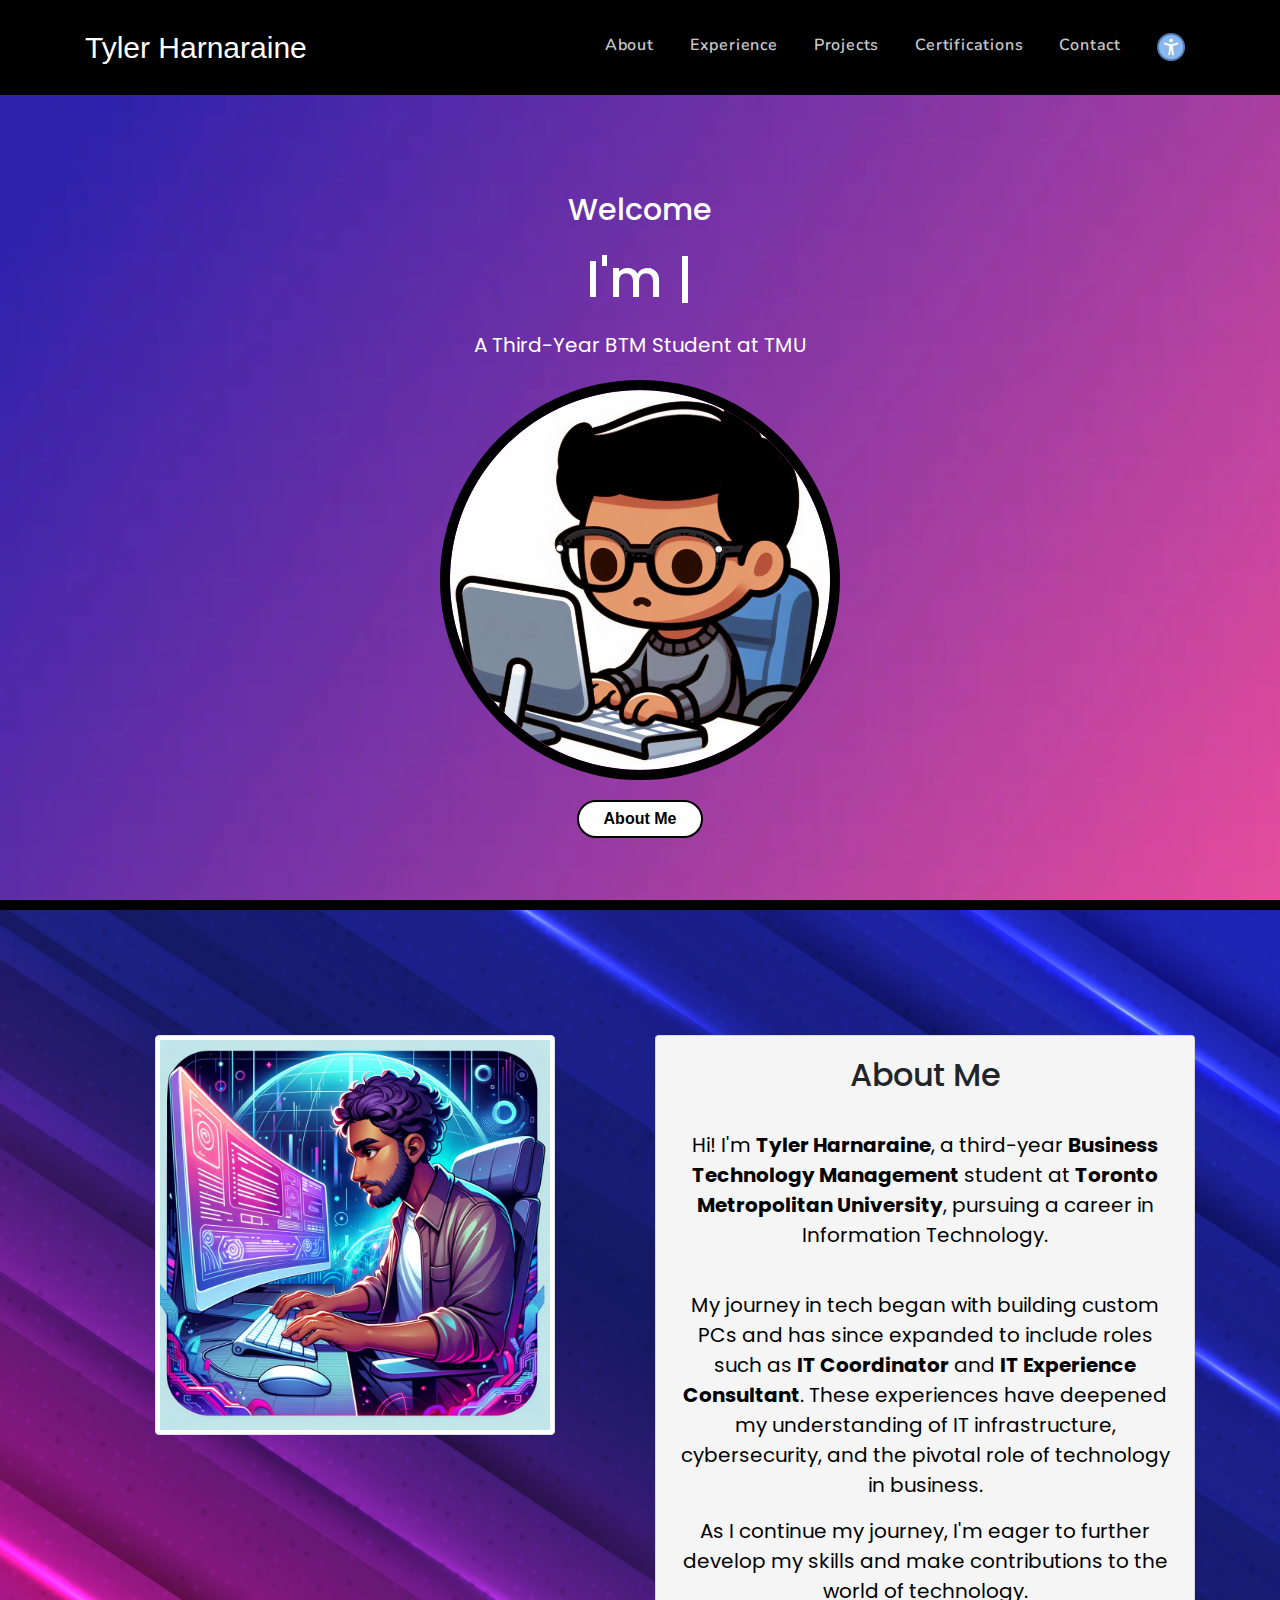
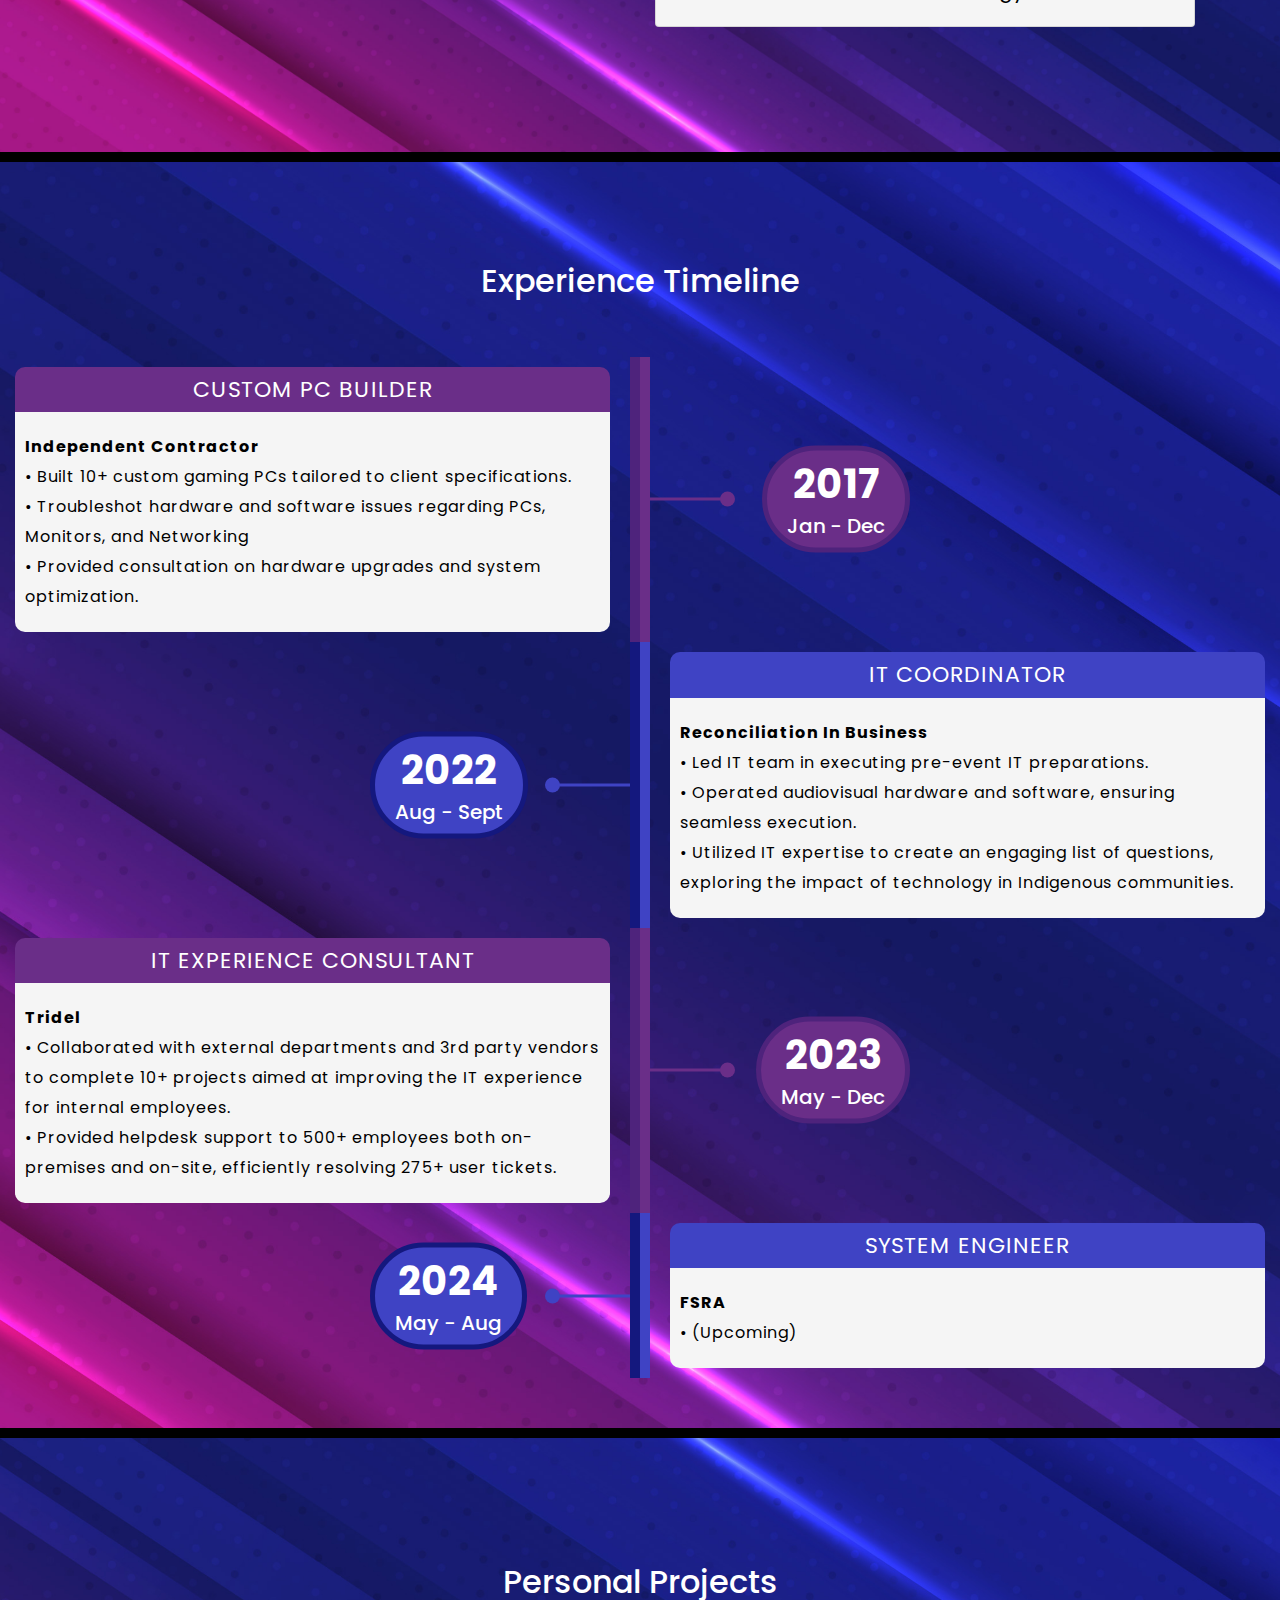
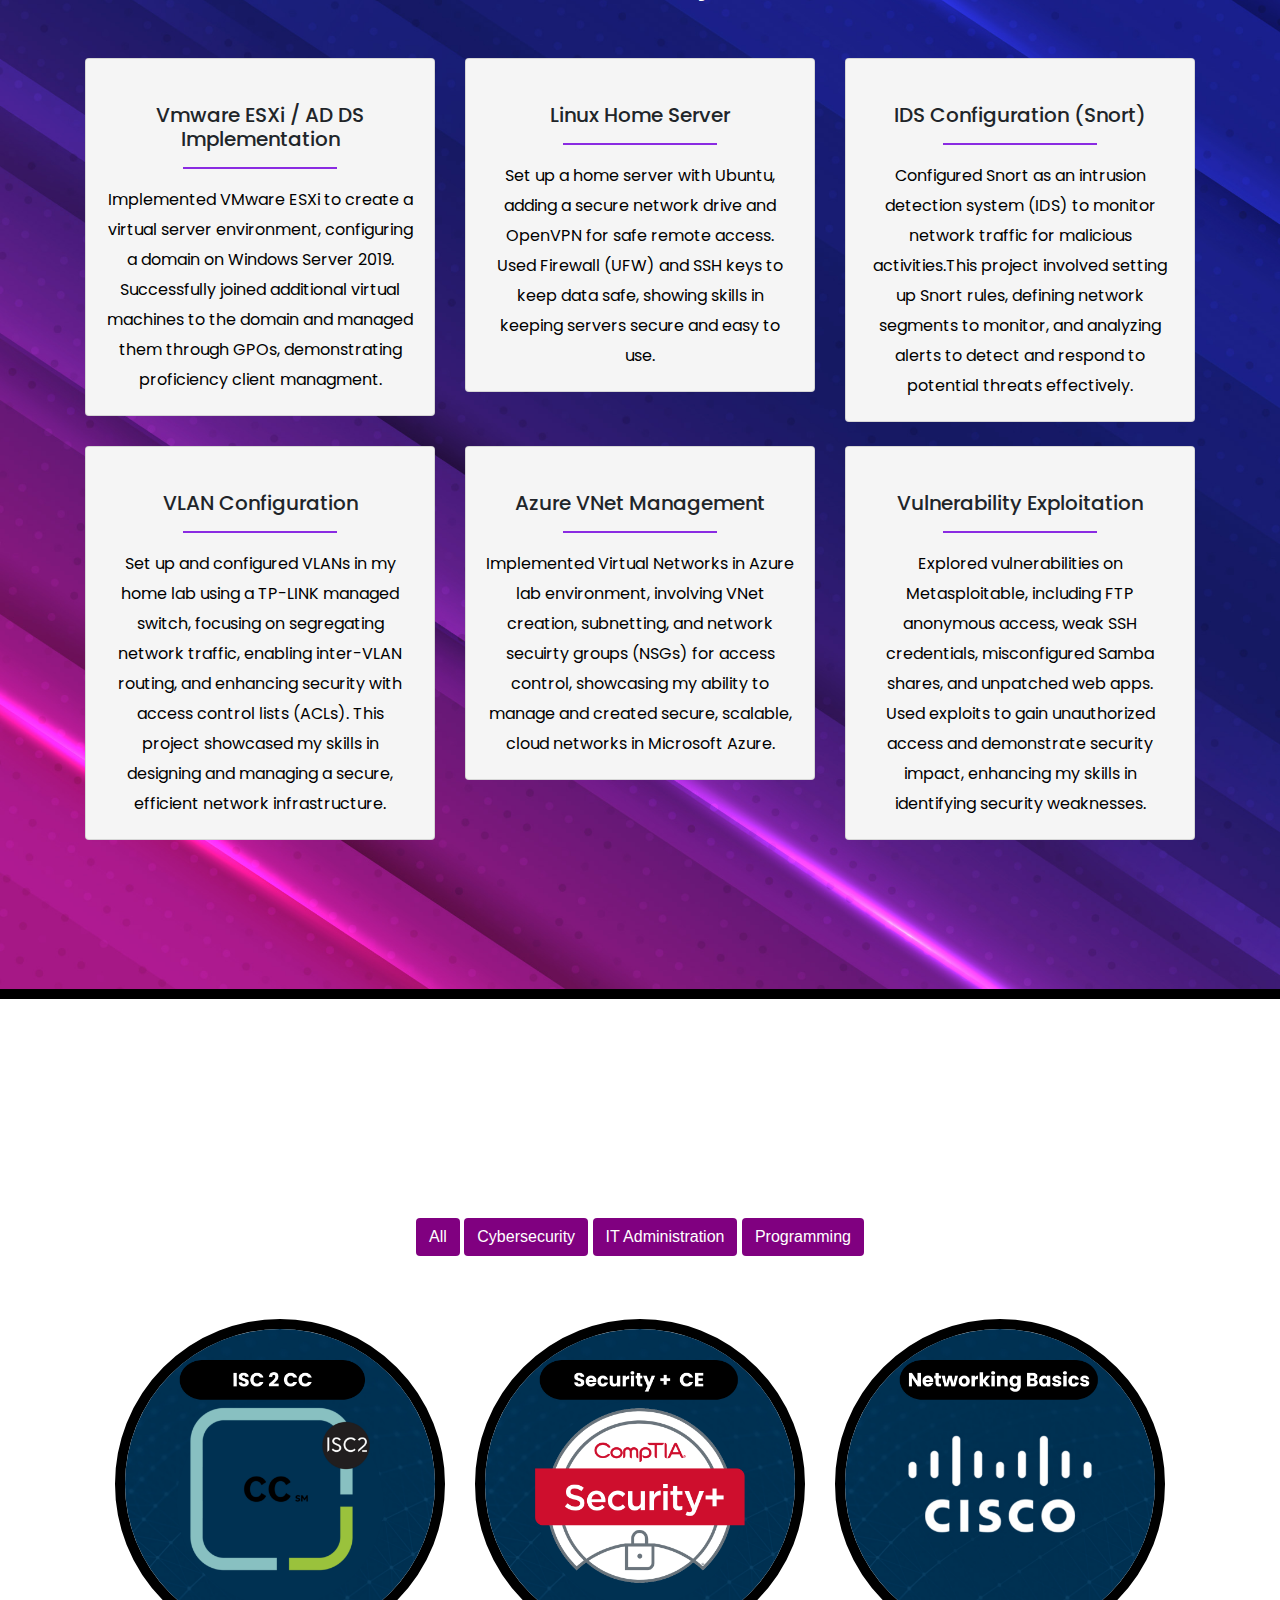
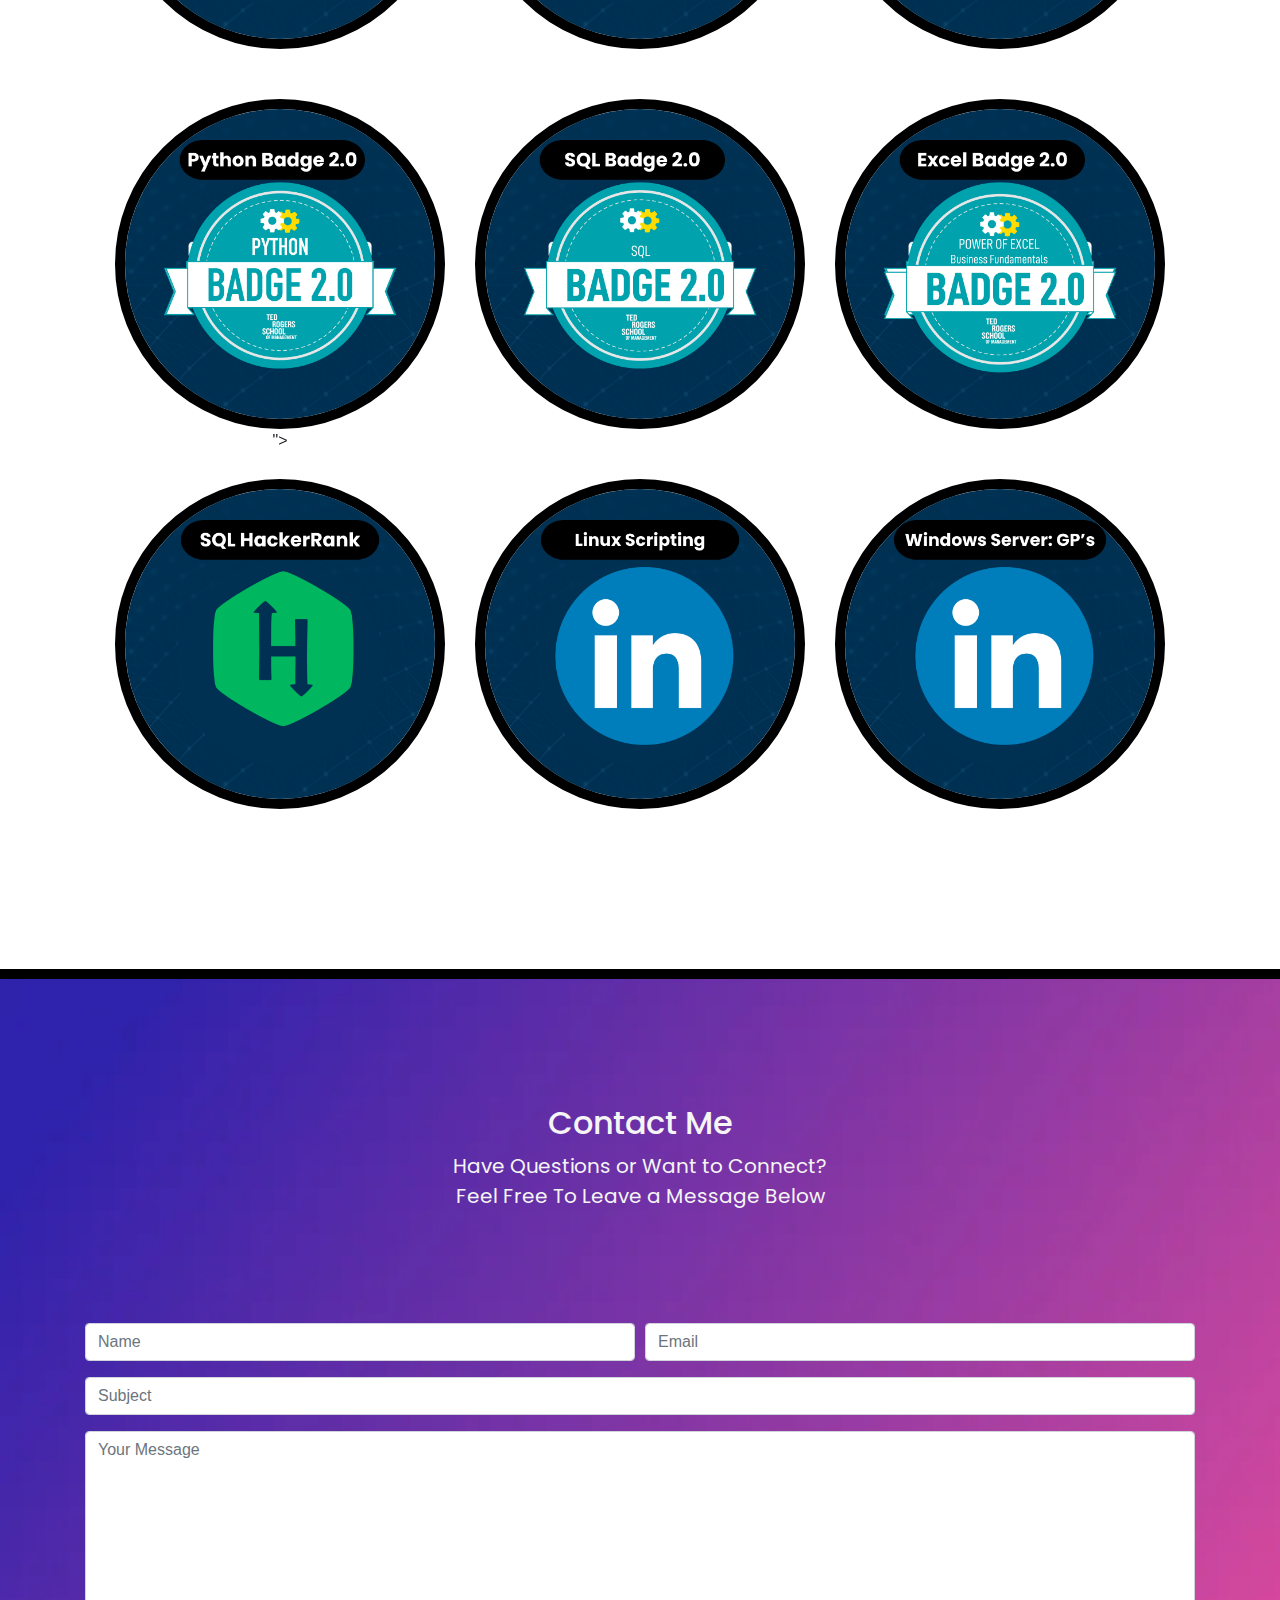
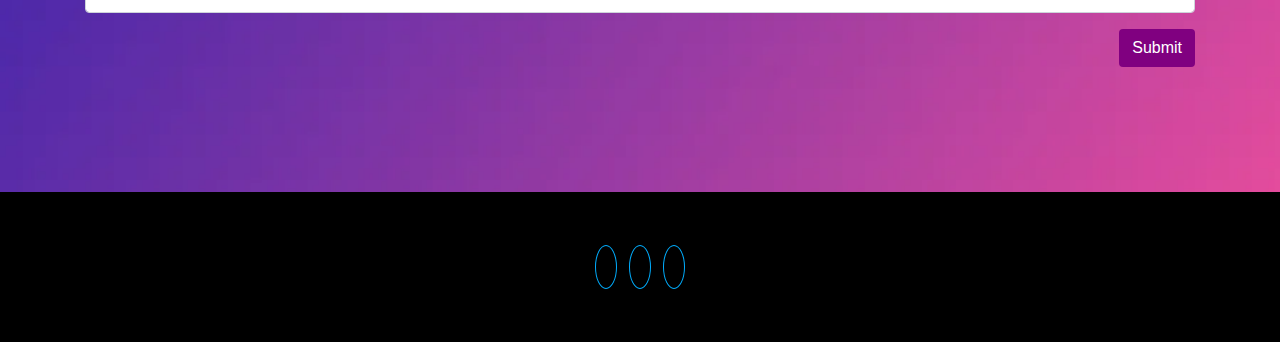
==== commit 6e1f30ec: "gh" ====
--- a/index.html
+++ b/index.html
@@ -452,9 +452,9 @@
         <div class="col">
           <div class="r-icon text-center mt-3">
             <ul>
-              <li class="list-inline-item animated slideInUp">LinkedIn<a href="https://www.linkedin.com/in/tylerharnaraine"><i class="fab fa-linkedin"></i></a></li>
-              <li class="list-inline-item animated slideInUp">Mobile Contact<a href="tel:4168252948"><i class="fas fa-mobile-alt"></i></a></li>
-              <li class="list-inline-item animated slideInUp">Email Contact<a href="mailto:tyler.harnaraine@torontomu.ca"><i class="far fa-envelope"></i></a></li>
+              <li class="list-inline-item animated slideInUp"><a href="https://www.linkedin.com/in/tylerharnaraine"><i class="fab fa-linkedin"></i></a></li>
+              <li class="list-inline-item animated slideInUp"><a href="tel:4168252948"><i class="fas fa-mobile-alt"></i></a></li>
+              <li class="list-inline-item animated slideInUp"><a href="mailto:tyler.harnaraine@torontomu.ca"><i class="far fa-envelope"></i></a></li>
             </ul>
           </div>
         </div>
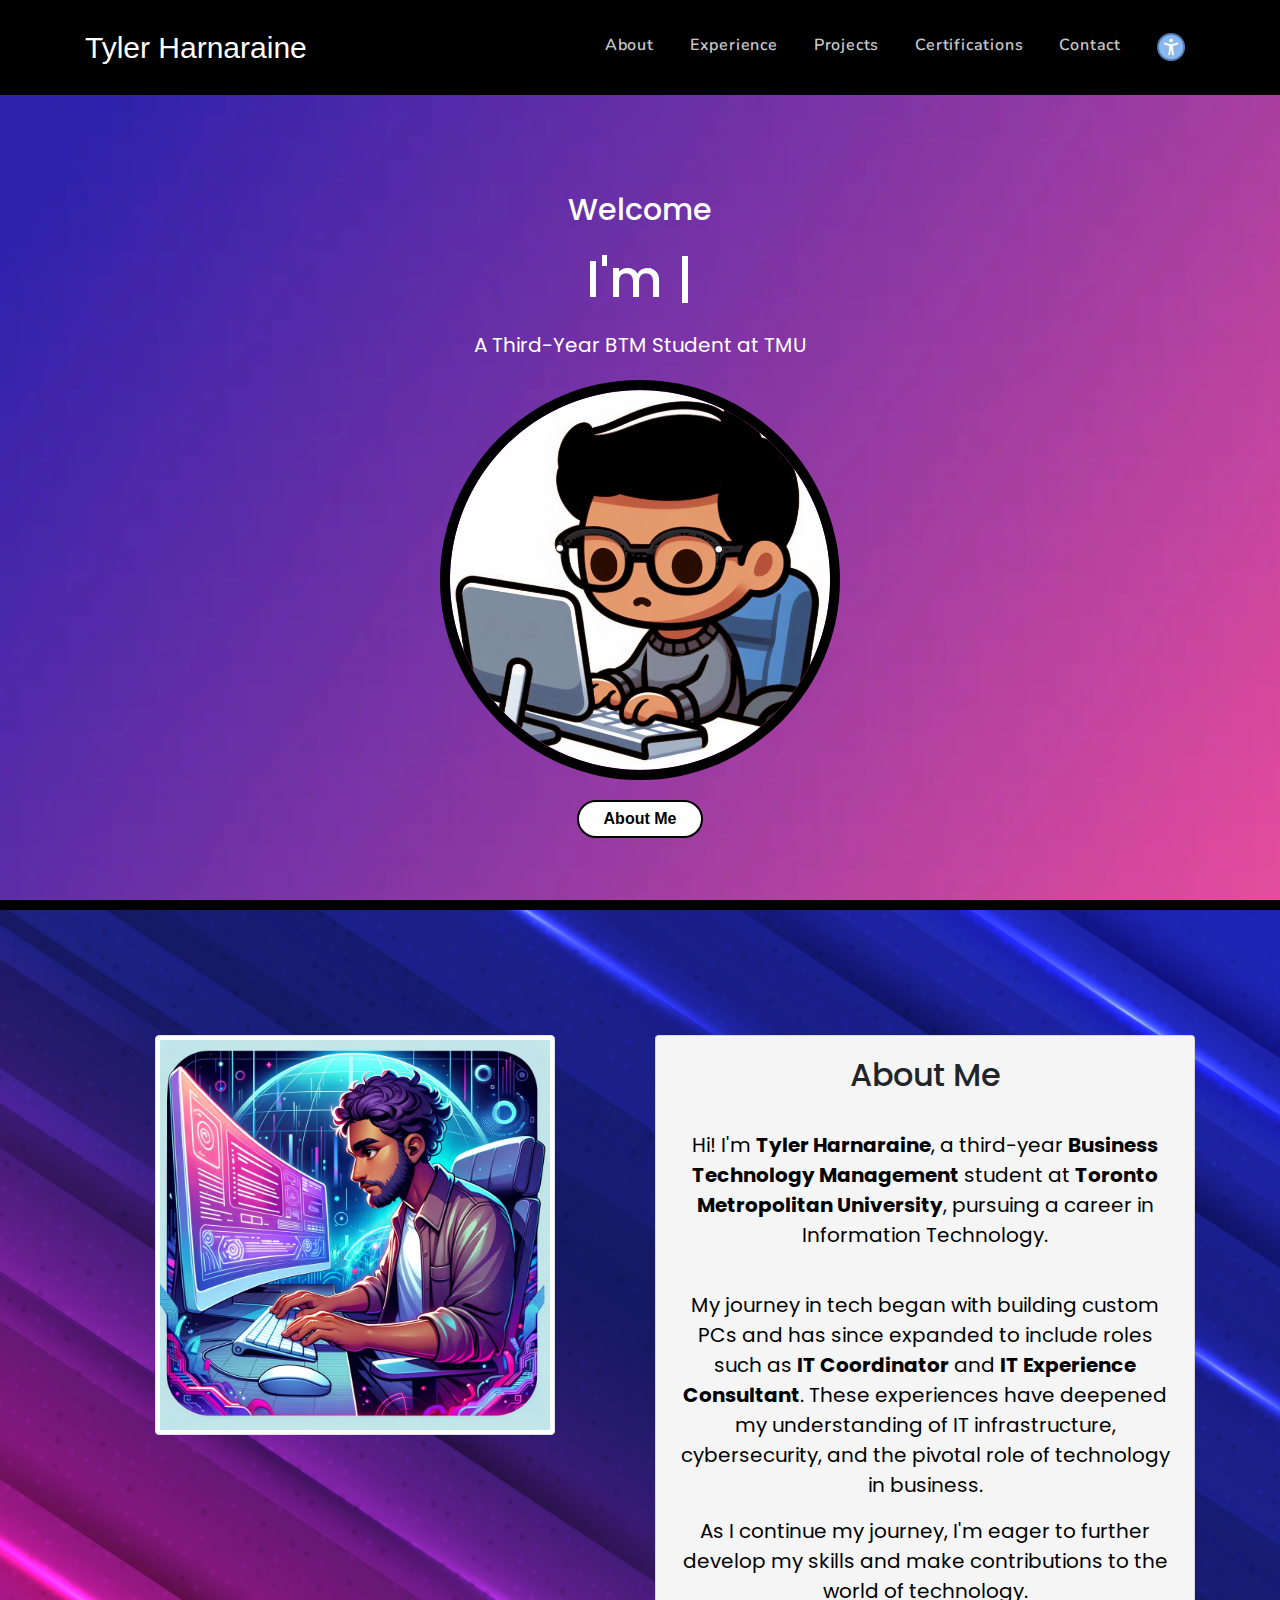
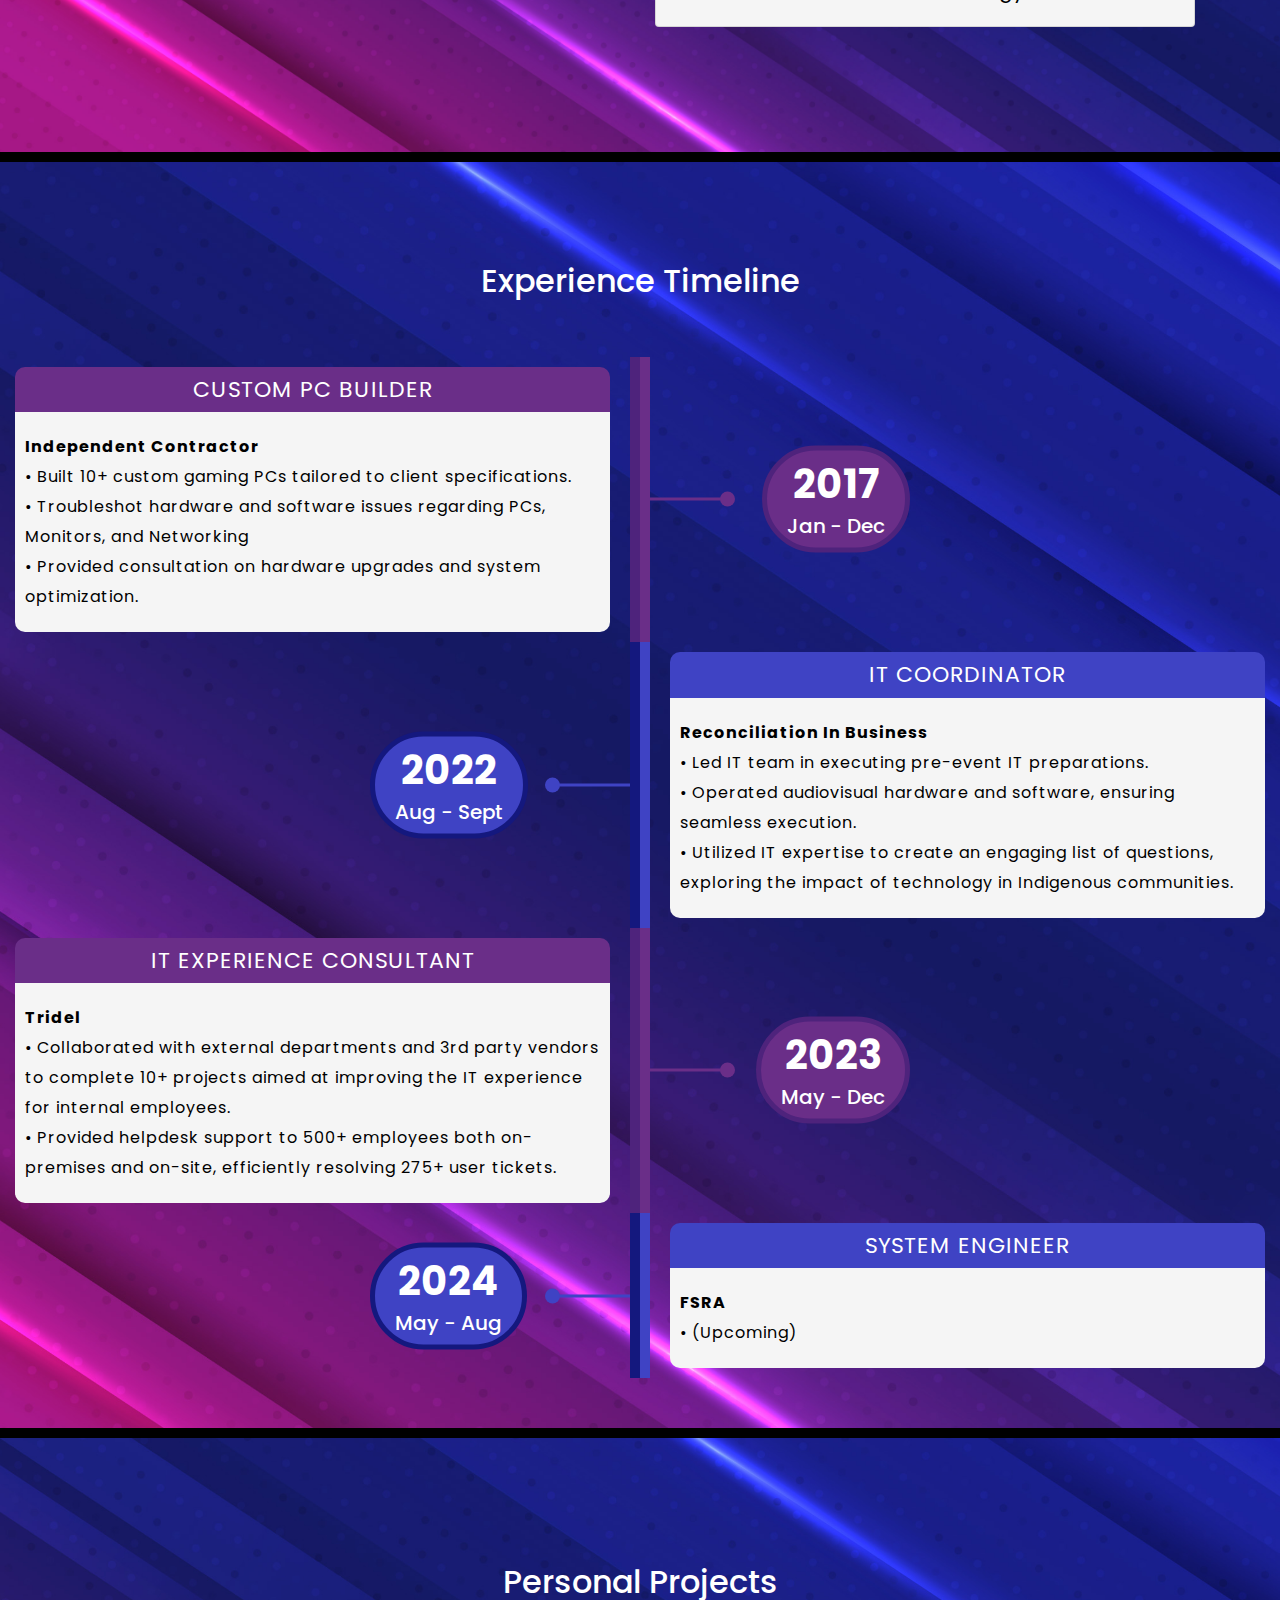
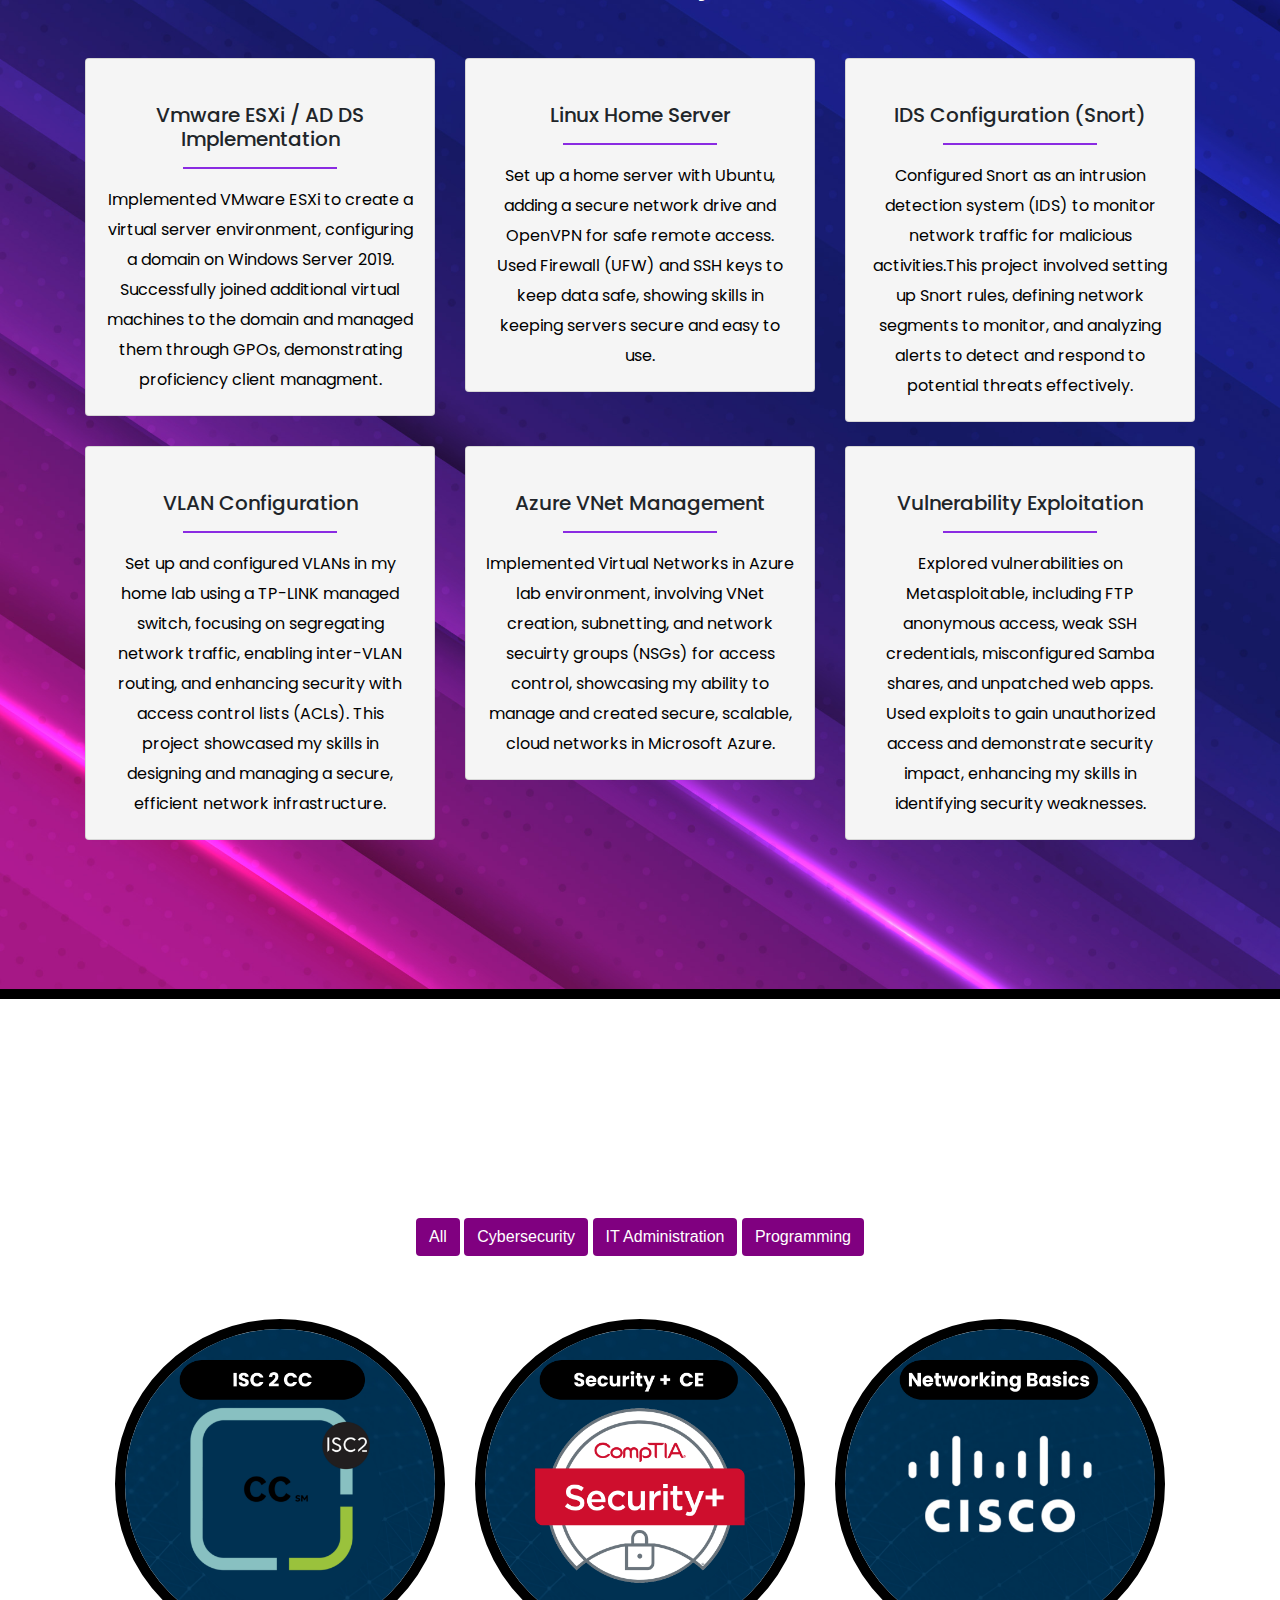
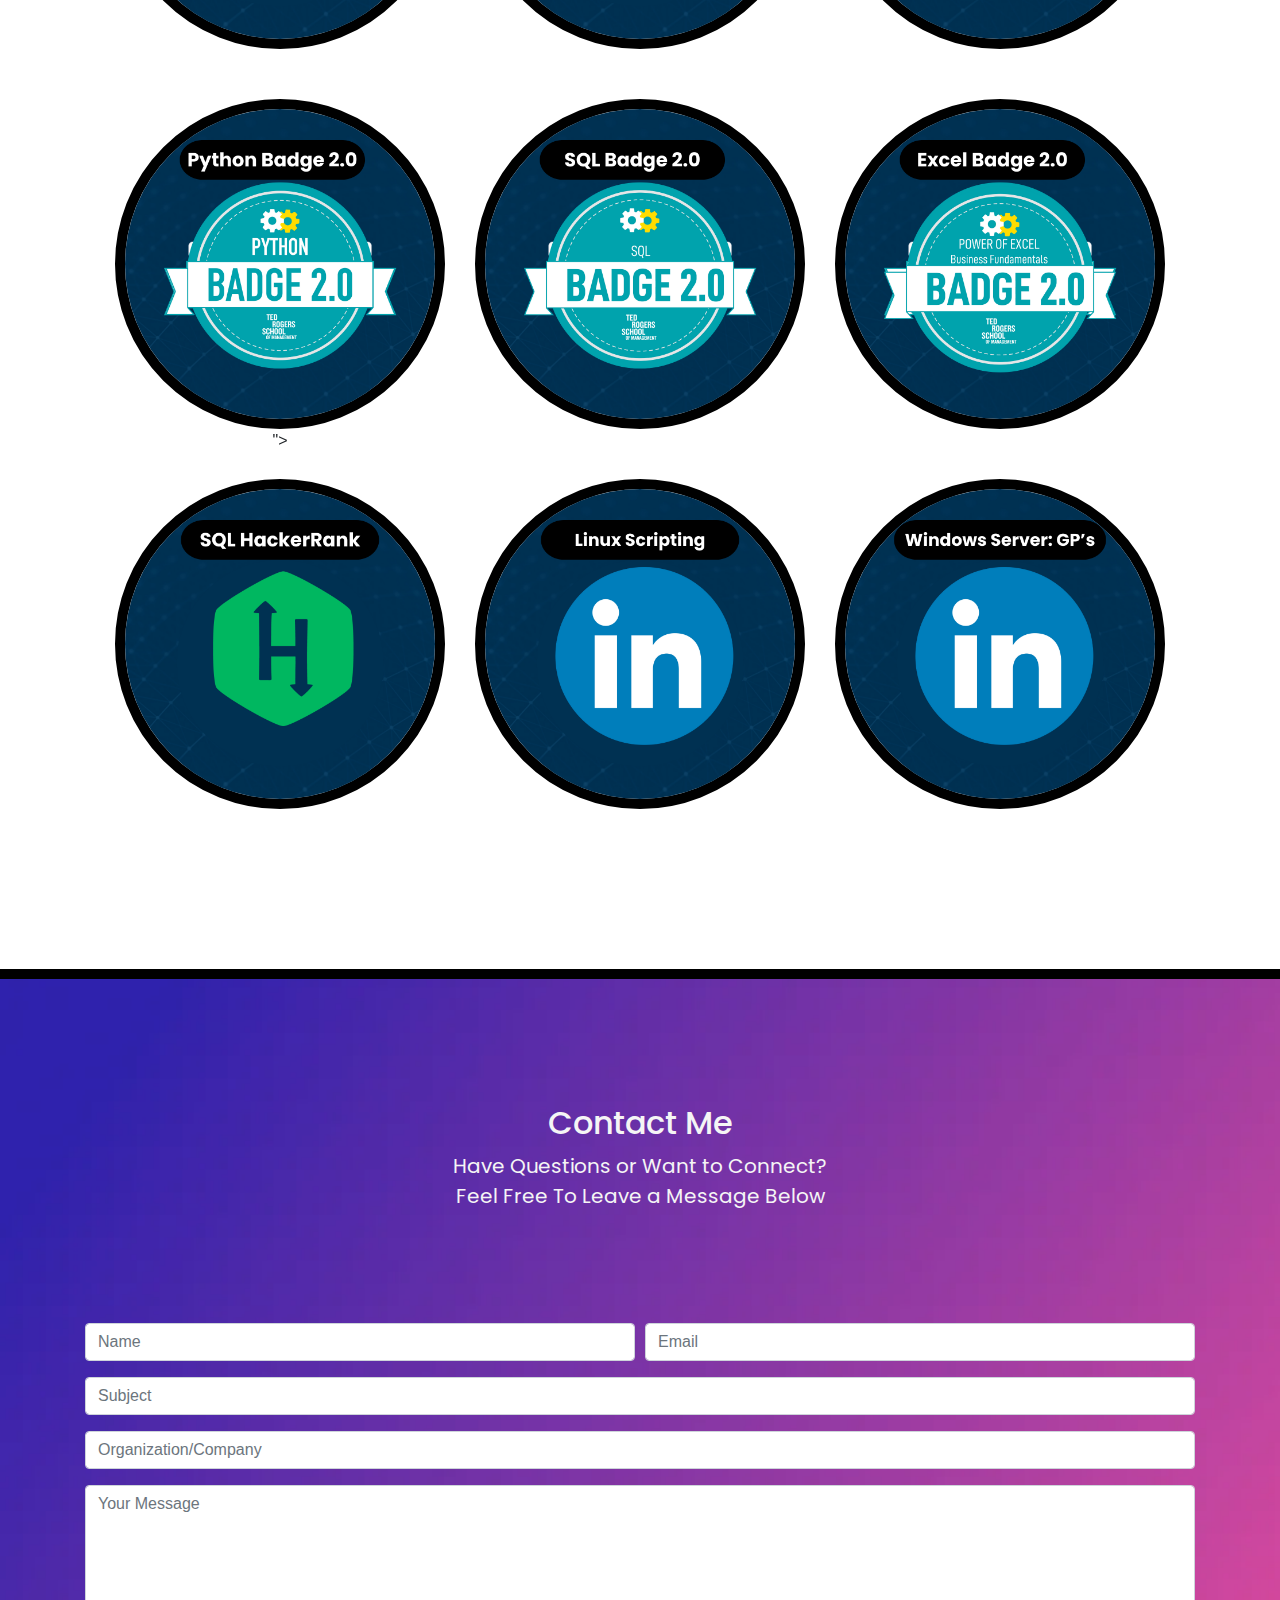
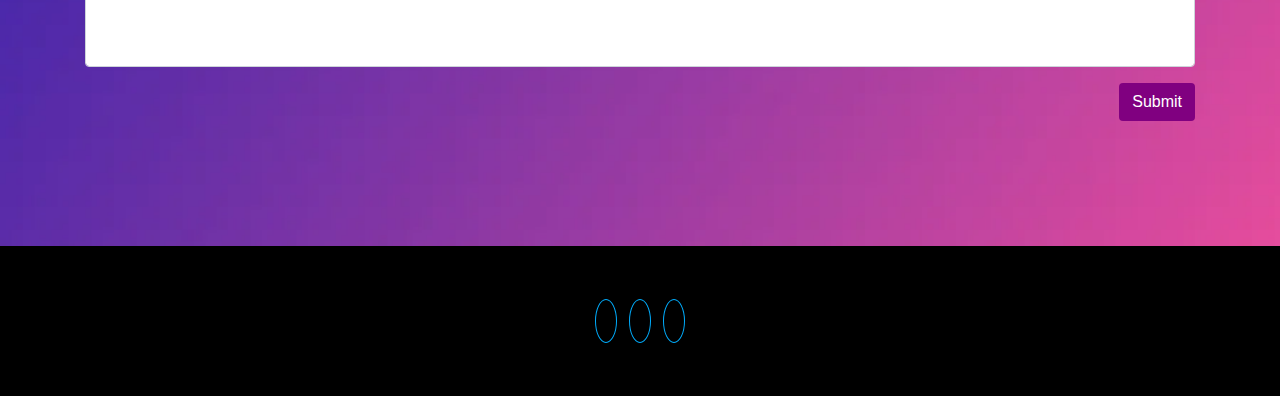
==== commit 6ff4b0f3: "jh" ====
--- a/index.html
+++ b/index.html
@@ -436,6 +436,9 @@
             <input type="text" class="form-control" placeholder="Subject" name="subject">
           </div>
           <div class="form-group way-fade-left">
+            <input type="text" class="form-control" placeholder="Organization/Company" name="Organization/Company">
+          </div>
+          <div class="form-group way-fade-left">
             <textarea class="form-control" rows="7" placeholder="Your Message" name="message" style="resize:none;"></textarea>
           </div>
           <button type="submit" class="btn r-btn float-right way-fade-left">Submit</button>
--- a/css/style.css
+++ b/css/style.css
@@ -256,13 +256,13 @@
 
 .card-wrapper {
   perspective: 1000px;
-  margin-bottom: 30px; /* Add some space between cards */
+  margin-bottom: 30px; 
 }
 
 .card-flip {
   position: relative;
   width: 100%;
-  height: 350px; /* Set a fixed height to prevent overlapping */
+  height: 350px; 
   transition: transform 0.8s;
   transform-style: preserve-3d;
 }
@@ -289,7 +289,7 @@
 
 .img-fluid {
   max-width: 100%;
-  height: auto; /* Remove max-height to prevent stretching */
+  height: auto; 
   display: block;
   margin: 0 auto;
   border: 10px solid black;
@@ -314,7 +314,7 @@
   .service-border {
     margin: 1rem 0;
     height: 2px;
-    background-color: blueviolet; /* Change to match your theme */
+    background-color: blueviolet; 
     width: 50%;
     margin-left: auto;
     margin-right: auto;
@@ -324,17 +324,17 @@
 
 #work {
   background-image:  url("../images/6107094.jpg");
-  min-height: 100vh; /* Minimum height to cover the full viewport height */
+  min-height: 100vh; 
   width: 100%;
   background-size: cover;
-  background-attachment: fixed; /* Optional: This will keep the background fixed during scroll */
+  background-attachment: fixed; 
 }
 
 
 @media (max-width: 768px) {
   #work {
-    background-image: url("../images/vertical\ image.jpeg"); /* Specify the mobile background image */
-    background-attachment: scroll; /* Use scroll instead of fixed for mobile */
+    background-image: url("../images/vertical\ image.jpeg"); 
+    background-attachment: scroll; 
   }
 }
 
@@ -342,19 +342,19 @@
   /* Projects Section */
   .bg-sec {
     background-image: 
-    url("../images/Reversed\ Timeline\ Image.png"); /* Update the path to your image */
-    background-size: cover; /* Cover the entire section */
+    url("../images/Reversed\ Timeline\ Image.png"); 
+    background-size: cover; 
   }
  
    /* Contact Section */
    .bg-sec2 {
-    background-color: white; /* Update the path to your image */
-    background-size: cover; /* Cover the entire section */
+    background-color: white; 
+    background-size: cover; 
   }
  
   
   .card-text {
-    color: #000000; /* Change this to your desired color */
+    color: #000000; 
   }
   
 
@@ -539,11 +539,11 @@
 }
 
 #toggle-tts i {
-  color: none; /* Adjust the color of the icon */
+  color: none; 
 }
 
 #toggle-tts:hover i {
-  color: #555; /* Adjust the hover color of the icon */
+  color: #555; 
 }
 
 .description {
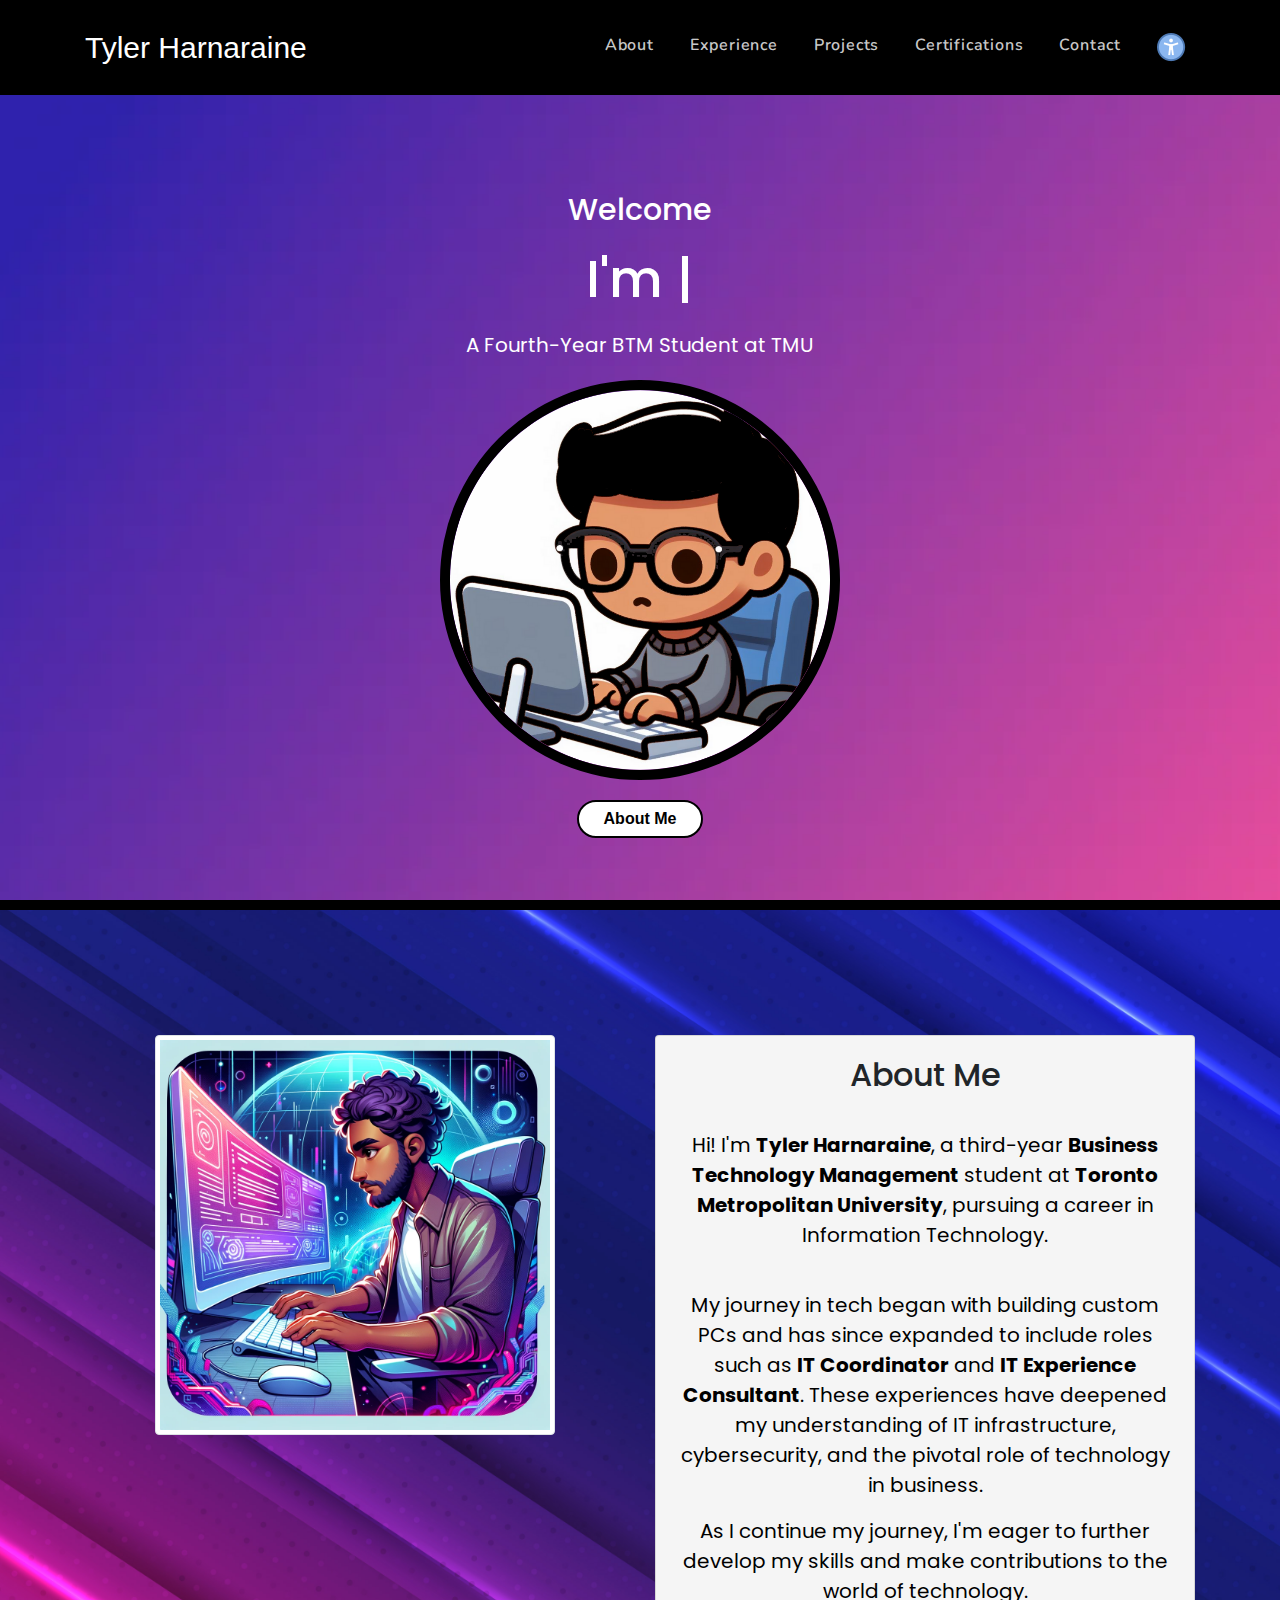
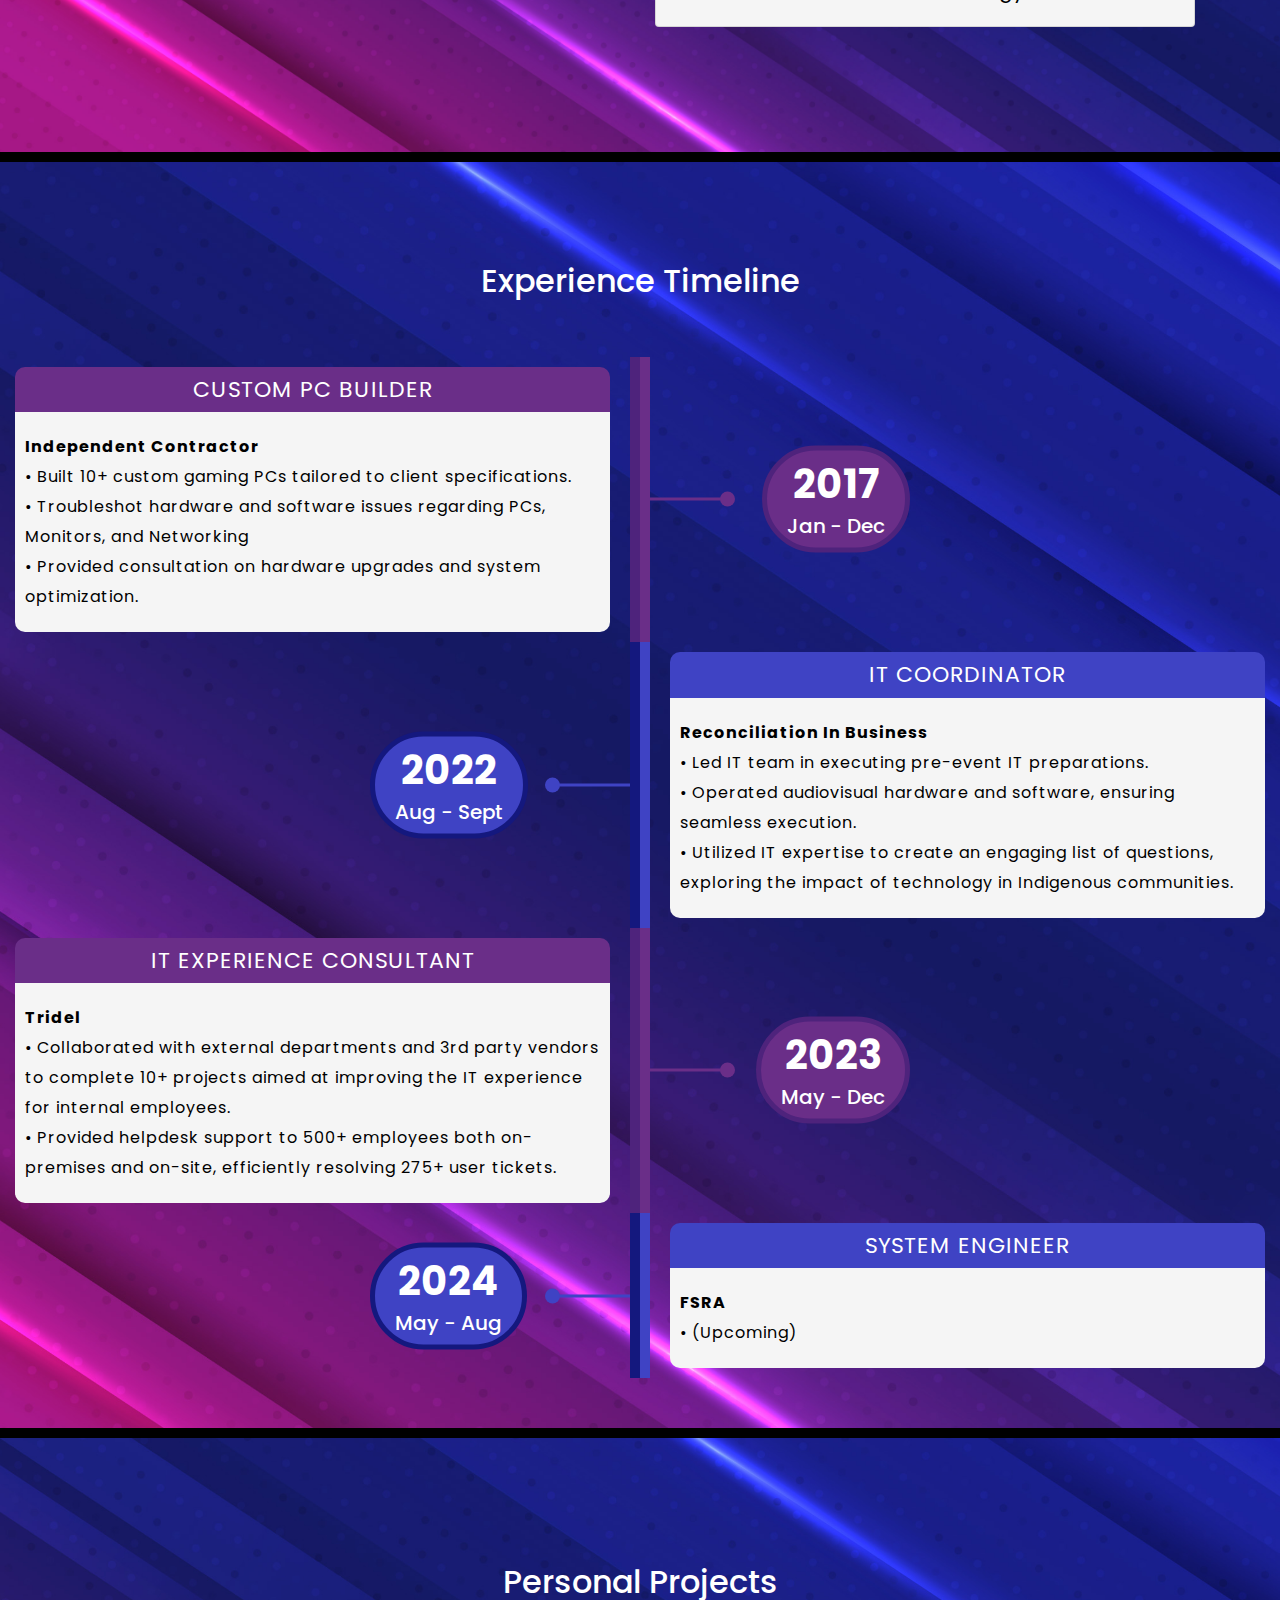
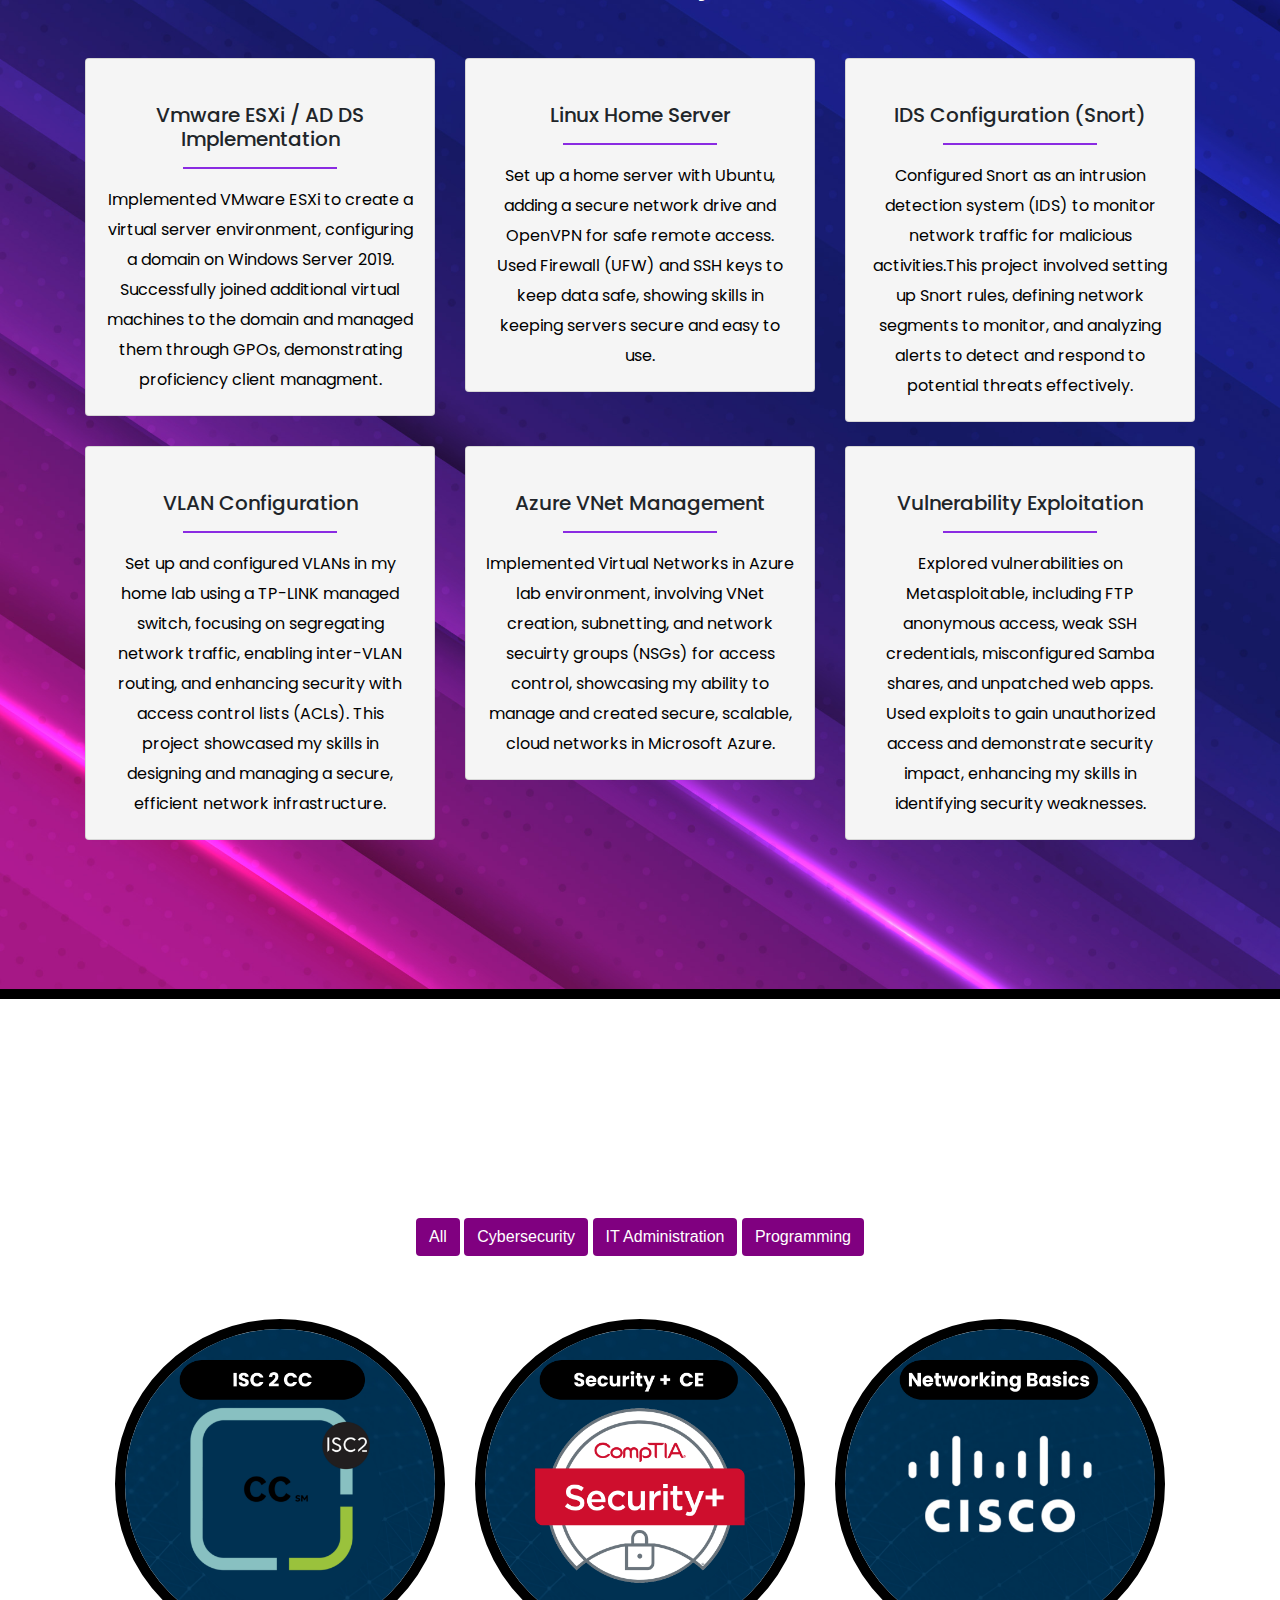
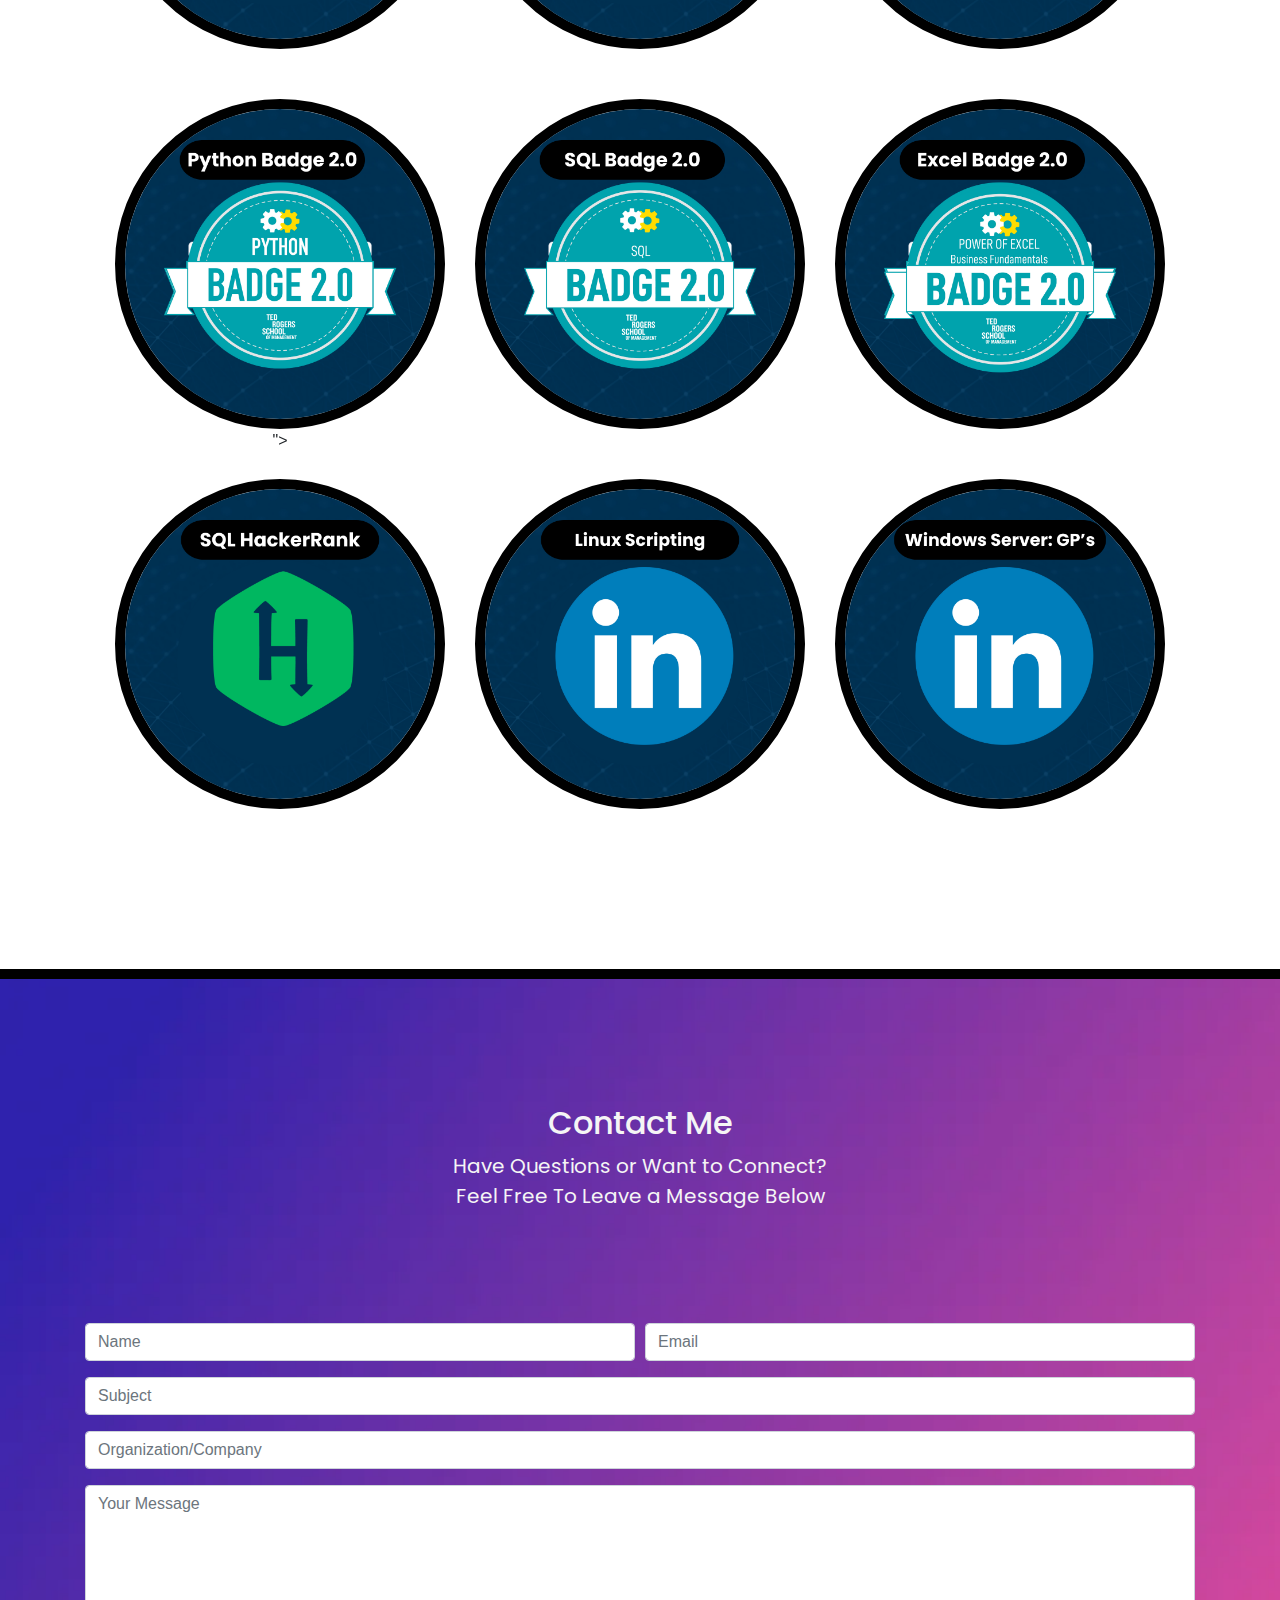
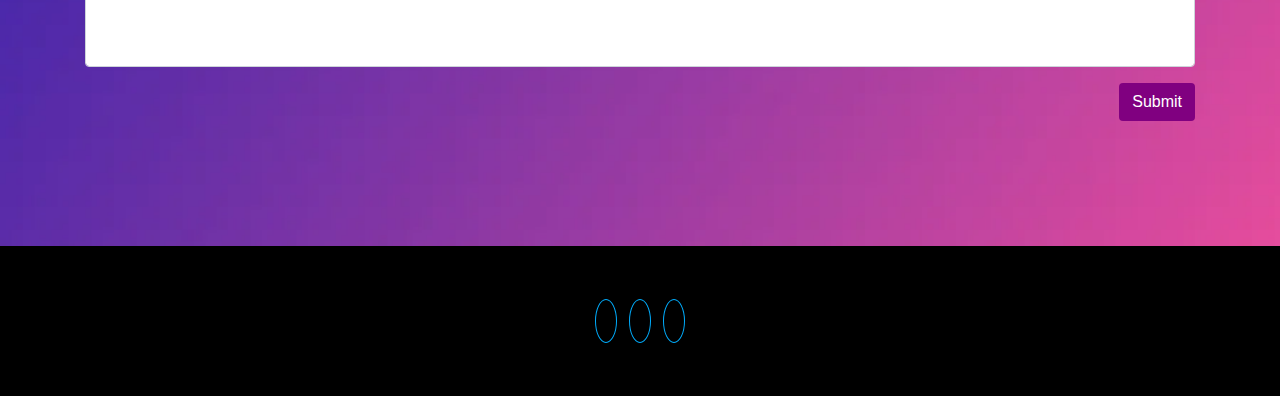
==== commit 45321fe1: "Update index.html" ====
--- a/index.html
+++ b/index.html
@@ -61,7 +61,7 @@
               <div class="content-box text-center animated fadeInUp">
                   <h4>Welcome</h4>
                   <h1>I'm <span class="element" style="color:#00aeff;;font-weight:bold;"></span></h1>
-                  <p>A Third-Year BTM Student at TMU</p>
+                  <p>A Fourth-Year BTM Student at TMU</p>
                   <img src="images/Profile-Picture.png" alt="Cartoon avatar of a student with glasses using a laptop" class="img-fluid">
                   <a href="#about" class="btn" style="background-color: white; color: black; border: 2px solid black;"> <strong>About Me</strong></a>
                 </div>
